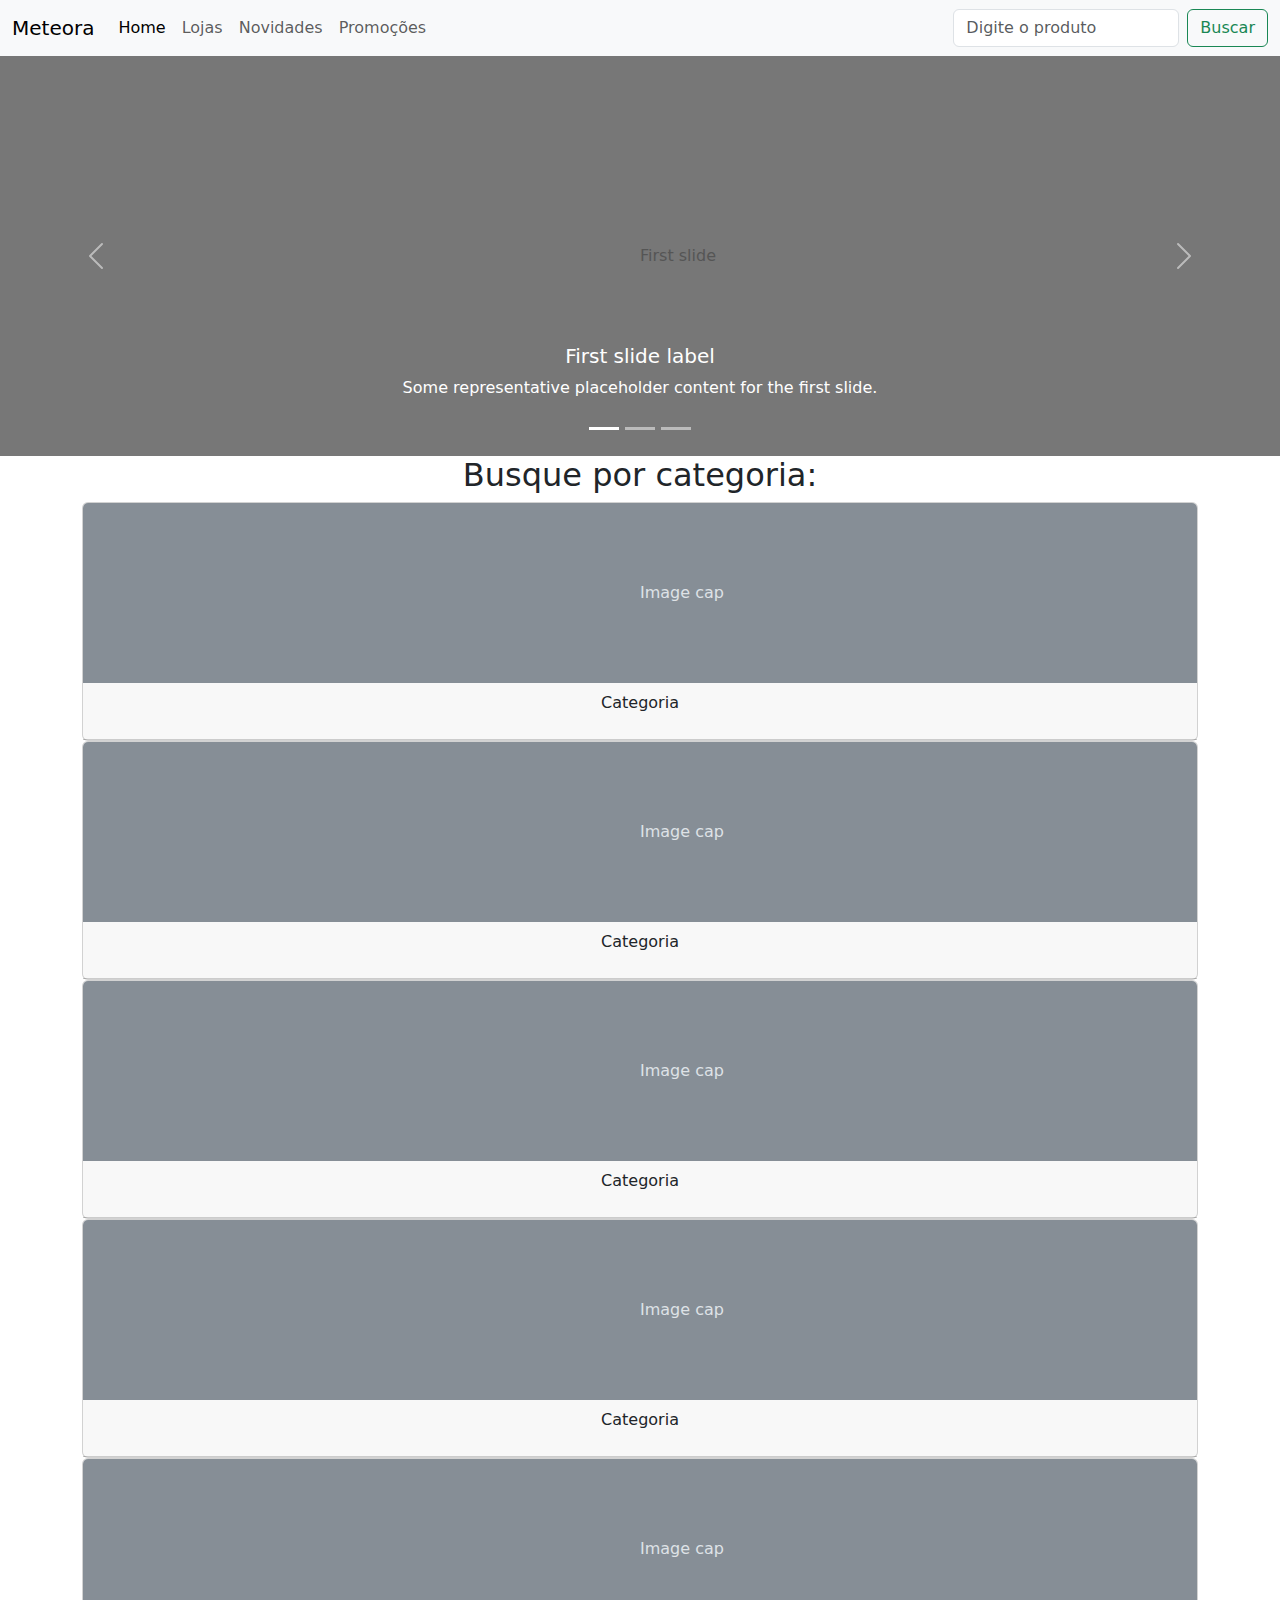
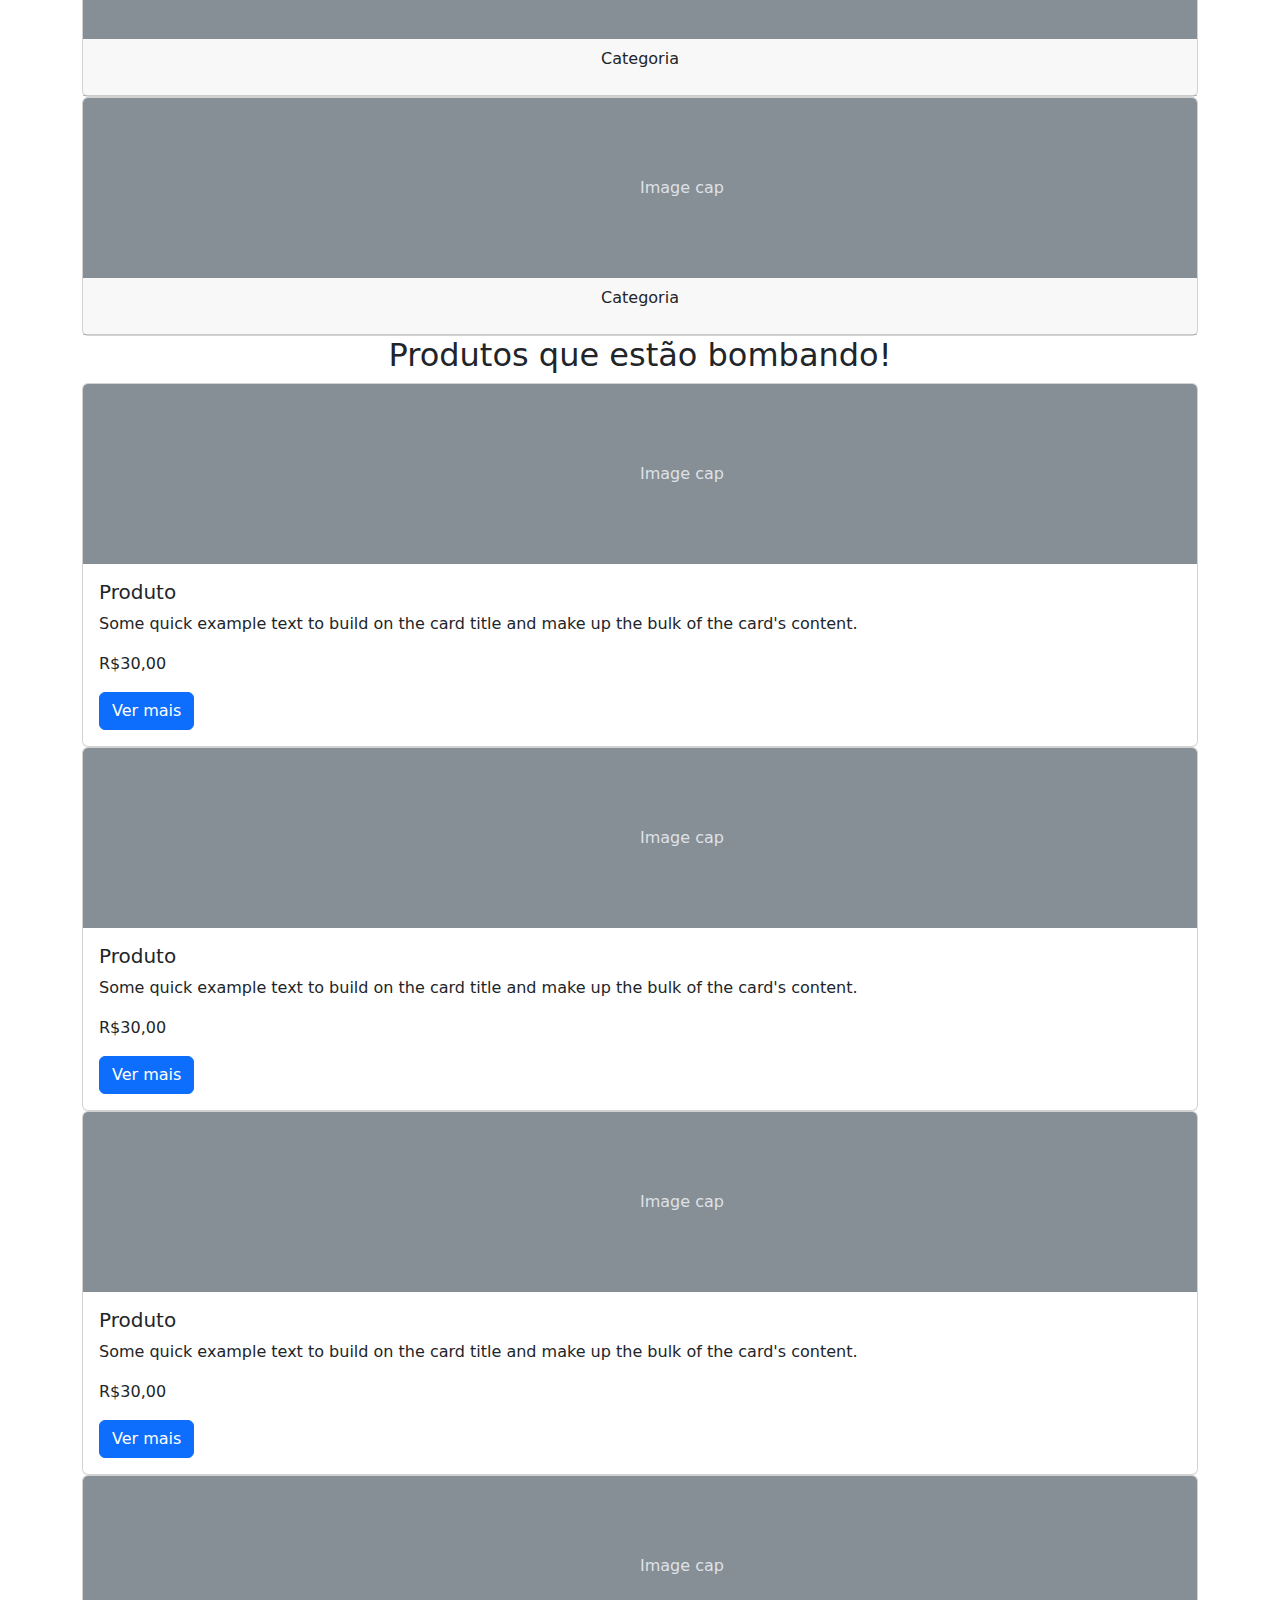
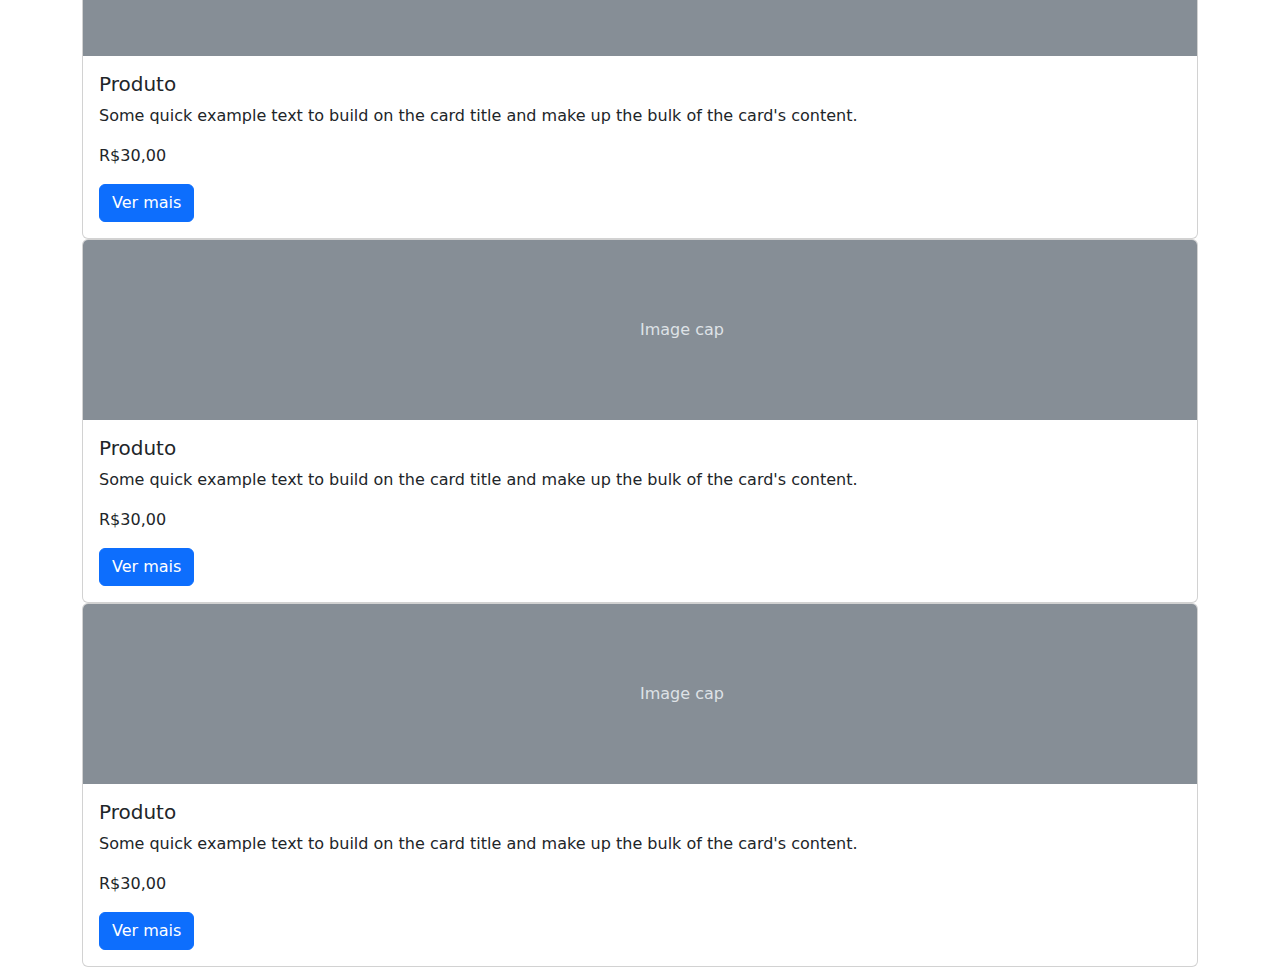
==== landing__page-responsiva/index.html @ 26a2d859 "wireframe" ====
<!DOCTYPE html>
<html lang="en">
<head>
    <meta charset="UTF-8">
    <meta name="viewport" content="width=device-width, initial-scale=1.0">
    <title>Meteora</title>
    <link href="https://cdn.jsdelivr.net/npm/bootstrap@5.3.3/dist/css/bootstrap.min.css" rel="stylesheet" integrity="sha384-QWTKZyjpPEjISv5WaRU9OFeRpok6YctnYmDr5pNlyT2bRjXh0JMhjY6hW+ALEwIH" crossorigin="anonymous">
</head>
<body>

    <nav class="navbar navbar-expand-lg bg-body-tertiary">
        <div class="container-fluid">
          <a class="navbar-brand" href="#">Meteora</a>
          <button class="navbar-toggler" type="button" data-bs-toggle="collapse" data-bs-target="#navbarSupportedContent" aria-controls="navbarSupportedContent" aria-expanded="false" aria-label="Toggle navigation">
            <span class="navbar-toggler-icon"></span>
          </button>
          <div class="collapse navbar-collapse" id="navbarSupportedContent">
            <ul class="navbar-nav me-auto mb-2 mb-lg-0">
              <li class="nav-item">
                <a class="nav-link active" aria-current="page" href="#">Home</a>
              </li>
              <li class="nav-item">
                <a class="nav-link" href="#">Lojas</a>
              </li>        
              <li class="nav-item">
                <a class="nav-link" href="#">Novidades</a>
              </li>        
              <li class="nav-item">
                <a class="nav-link" href="#">Promoções</a>
              </li>        
            </ul>
            <form class="d-flex" role="search">
              <input class="form-control me-2" type="search" placeholder="Digite o produto" aria-label="Search">
              <button class="btn btn-outline-success" type="submit">Buscar</button>
            </form>
          </div>
        </div>
      </nav>
    
      <div id="carouselExampleCaptions" class="carousel slide" data-bs-ride="carousel">
        <div class="carousel-indicators">
          <button type="button" data-bs-target="#carouselExampleCaptions" data-bs-slide-to="0" class="active" aria-current="true" aria-label="Slide 1"></button>
          <button type="button" data-bs-target="#carouselExampleCaptions" data-bs-slide-to="1" aria-label="Slide 2"></button>
          <button type="button" data-bs-target="#carouselExampleCaptions" data-bs-slide-to="2" aria-label="Slide 3"></button>
        </div>
        <div class="carousel-inner">
          <div class="carousel-item active">
            <svg class="bd-placeholder-img bd-placeholder-img-lg d-block w-100" width="800" height="400" xmlns="http://www.w3.org/2000/svg" role="img" aria-label="Placeholder: First slide" preserveAspectRatio="xMidYMid slice" focusable="false"><title>Placeholder</title><rect width="100%" height="100%" fill="#777"></rect><text x="50%" y="50%" fill="#555" dy=".3em">First slide</text></svg>
            <div class="carousel-caption d-none d-md-block">
              <h5>First slide label</h5>
              <p>Some representative placeholder content for the first slide.</p>
            </div>
          </div>
          <div class="carousel-item">
            <svg class="bd-placeholder-img bd-placeholder-img-lg d-block w-100" width="800" height="400" xmlns="http://www.w3.org/2000/svg" role="img" aria-label="Placeholder: Second slide" preserveAspectRatio="xMidYMid slice" focusable="false"><title>Placeholder</title><rect width="100%" height="100%" fill="#666"></rect><text x="50%" y="50%" fill="#444" dy=".3em">Second slide</text></svg>
            <div class="carousel-caption d-none d-md-block">
              <h5>Second slide label</h5>
              <p>Some representative placeholder content for the second slide.</p>
            </div>
          </div>
          <div class="carousel-item">
            <svg class="bd-placeholder-img bd-placeholder-img-lg d-block w-100" width="800" height="400" xmlns="http://www.w3.org/2000/svg" role="img" aria-label="Placeholder: Third slide" preserveAspectRatio="xMidYMid slice" focusable="false"><title>Placeholder</title><rect width="100%" height="100%" fill="#555"></rect><text x="50%" y="50%" fill="#333" dy=".3em">Third slide</text></svg>
            <div class="carousel-caption d-none d-md-block">
              <h5>Third slide label</h5>
              <p>Some representative placeholder content for the third slide.</p>
            </div>
          </div>
        </div>
        <button class="carousel-control-prev" type="button" data-bs-target="#carouselExampleCaptions" data-bs-slide="prev">
          <span class="carousel-control-prev-icon" aria-hidden="true"></span>
          <span class="visually-hidden">Previous</span>
        </button>
        <button class="carousel-control-next" type="button" data-bs-target="#carouselExampleCaptions" data-bs-slide="next">
          <span class="carousel-control-next-icon" aria-hidden="true"></span>
          <span class="visually-hidden">Next</span>
        </button>
      </div>

      <h2 class="text-center">Busque por categoria: </h2>

      <div class="container">    
        <div class="card">
          <svg class="bd-placeholder-img card-img-top" width="100%" height="180" xmlns="http://www.w3.org/2000/svg" role="img" aria-label="Placeholder: Image cap" preserveAspectRatio="xMidYMid slice" focusable="false"><title>Placeholder</title><rect width="100%" height="100%" fill="#868e96"></rect><text x="50%" y="50%" fill="#dee2e6" dy=".3em">Image cap</text></svg>
          <div class="card-header">       
            <p class="text-center">Categoria</p>      
          </div>
        </div>
    
        <div class="card">
        <svg class="bd-placeholder-img card-img-top" width="100%" height="180" xmlns="http://www.w3.org/2000/svg" role="img" aria-label="Placeholder: Image cap" preserveAspectRatio="xMidYMid slice" focusable="false"><title>Placeholder</title><rect width="100%" height="100%" fill="#868e96"></rect><text x="50%" y="50%" fill="#dee2e6" dy=".3em">Image cap</text></svg>
        <div class="card-header">       
          <p class="text-center">Categoria</p>      
        </div>
      </div>
    
      <div class="card">
      <svg class="bd-placeholder-img card-img-top" width="100%" height="180" xmlns="http://www.w3.org/2000/svg" role="img" aria-label="Placeholder: Image cap" preserveAspectRatio="xMidYMid slice" focusable="false"><title>Placeholder</title><rect width="100%" height="100%" fill="#868e96"></rect><text x="50%" y="50%" fill="#dee2e6" dy=".3em">Image cap</text></svg>
      <div class="card-header">       
        <p class="text-center">Categoria</p>      
      </div>
    </div>
    
    <div class="card">
    <svg class="bd-placeholder-img card-img-top" width="100%" height="180" xmlns="http://www.w3.org/2000/svg" role="img" aria-label="Placeholder: Image cap" preserveAspectRatio="xMidYMid slice" focusable="false"><title>Placeholder</title><rect width="100%" height="100%" fill="#868e96"></rect><text x="50%" y="50%" fill="#dee2e6" dy=".3em">Image cap</text></svg>
    <div class="card-header">       
      <p class="text-center">Categoria</p>      
    </div>
    </div>
    
    <div class="card">
    <svg class="bd-placeholder-img card-img-top" width="100%" height="180" xmlns="http://www.w3.org/2000/svg" role="img" aria-label="Placeholder: Image cap" preserveAspectRatio="xMidYMid slice" focusable="false"><title>Placeholder</title><rect width="100%" height="100%" fill="#868e96"></rect><text x="50%" y="50%" fill="#dee2e6" dy=".3em">Image cap</text></svg>
    <div class="card-header">       
      <p class="text-center">Categoria</p>      
    </div>
    </div>
    
    <div class="card">
    <svg class="bd-placeholder-img card-img-top" width="100%" height="180" xmlns="http://www.w3.org/2000/svg" role="img" aria-label="Placeholder: Image cap" preserveAspectRatio="xMidYMid slice" focusable="false"><title>Placeholder</title><rect width="100%" height="100%" fill="#868e96"></rect><text x="50%" y="50%" fill="#dee2e6" dy=".3em">Image cap</text></svg>
    <div class="card-header">       
      <p class="text-center">Categoria</p>      
    </div>
    </div>
      </div>

      <h2 class="text-center">Produtos que estão bombando!</h2>

      <div class="container">   
        <div class="card">
          <svg class="bd-placeholder-img card-img-top" width="100%" height="180" xmlns="http://www.w3.org/2000/svg" role="img" aria-label="Placeholder: Image cap" preserveAspectRatio="xMidYMid slice" focusable="false"><title>Placeholder</title><rect width="100%" height="100%" fill="#868e96"></rect><text x="50%" y="50%" fill="#dee2e6" dy=".3em">Image cap</text></svg>
          <div class="card-body">
            <h5 class="card-title">Produto</h5>
            <p class="card-text">Some quick example text to build on the card title and make up the bulk of the card's content.</p>
            <p>R$30,00</p>
            <a href="#" class="btn btn-primary">Ver mais</a>
          </div>
        </div>
    
        <div class="card">
          <svg class="bd-placeholder-img card-img-top" width="100%" height="180" xmlns="http://www.w3.org/2000/svg" role="img" aria-label="Placeholder: Image cap" preserveAspectRatio="xMidYMid slice" focusable="false"><title>Placeholder</title><rect width="100%" height="100%" fill="#868e96"></rect><text x="50%" y="50%" fill="#dee2e6" dy=".3em">Image cap</text></svg>
          <div class="card-body">
            <h5 class="card-title">Produto</h5>
            <p class="card-text">Some quick example text to build on the card title and make up the bulk of the card's content.</p>
            <p>R$30,00</p>
            <a href="#" class="btn btn-primary">Ver mais</a>
          </div>
        </div>
    
        <div class="card">
          <svg class="bd-placeholder-img card-img-top" width="100%" height="180" xmlns="http://www.w3.org/2000/svg" role="img" aria-label="Placeholder: Image cap" preserveAspectRatio="xMidYMid slice" focusable="false"><title>Placeholder</title><rect width="100%" height="100%" fill="#868e96"></rect><text x="50%" y="50%" fill="#dee2e6" dy=".3em">Image cap</text></svg>
          <div class="card-body">
            <h5 class="card-title">Produto</h5>
            <p class="card-text">Some quick example text to build on the card title and make up the bulk of the card's content.</p>
            <p>R$30,00</p>
            <a href="#" class="btn btn-primary">Ver mais</a>
          </div>
        </div>
    
        <div class="card">
          <svg class="bd-placeholder-img card-img-top" width="100%" height="180" xmlns="http://www.w3.org/2000/svg" role="img" aria-label="Placeholder: Image cap" preserveAspectRatio="xMidYMid slice" focusable="false"><title>Placeholder</title><rect width="100%" height="100%" fill="#868e96"></rect><text x="50%" y="50%" fill="#dee2e6" dy=".3em">Image cap</text></svg>
          <div class="card-body">
            <h5 class="card-title">Produto</h5>
            <p class="card-text">Some quick example text to build on the card title and make up the bulk of the card's content.</p>
            <p>R$30,00</p>
            <a href="#" class="btn btn-primary">Ver mais</a>
          </div>
        </div>
    
        <div class="card">
          <svg class="bd-placeholder-img card-img-top" width="100%" height="180" xmlns="http://www.w3.org/2000/svg" role="img" aria-label="Placeholder: Image cap" preserveAspectRatio="xMidYMid slice" focusable="false"><title>Placeholder</title><rect width="100%" height="100%" fill="#868e96"></rect><text x="50%" y="50%" fill="#dee2e6" dy=".3em">Image cap</text></svg>
          <div class="card-body">
            <h5 class="card-title">Produto</h5>
            <p class="card-text">Some quick example text to build on the card title and make up the bulk of the card's content.</p>
            <p>R$30,00</p>
            <a href="#" class="btn btn-primary">Ver mais</a>
          </div>
        </div>
    
        <div class="card">
          <svg class="bd-placeholder-img card-img-top" width="100%" height="180" xmlns="http://www.w3.org/2000/svg" role="img" aria-label="Placeholder: Image cap" preserveAspectRatio="xMidYMid slice" focusable="false"><title>Placeholder</title><rect width="100%" height="100%" fill="#868e96"></rect><text x="50%" y="50%" fill="#dee2e6" dy=".3em">Image cap</text></svg>
          <div class="card-body">
            <h5 class="card-title">Produto</h5>
            <p class="card-text">Some quick example text to build on the card title and make up the bulk of the card's content.</p>
            <p>R$30,00</p>
            <a href="#" class="btn btn-primary">Ver mais</a>
          </div>
        </div>
        
       </div>

   <script src="https://cdn.jsdelivr.net/npm/bootstrap@5.3.3/dist/js/bootstrap.bundle.min.js" integrity="sha384-YvpcrYf0tY3lHB60NNkmXc5s9fDVZLESaAA55NDzOxhy9GkcIdslK1eN7N6jIeHz" crossorigin="anonymous"></script>
</body>
</html>
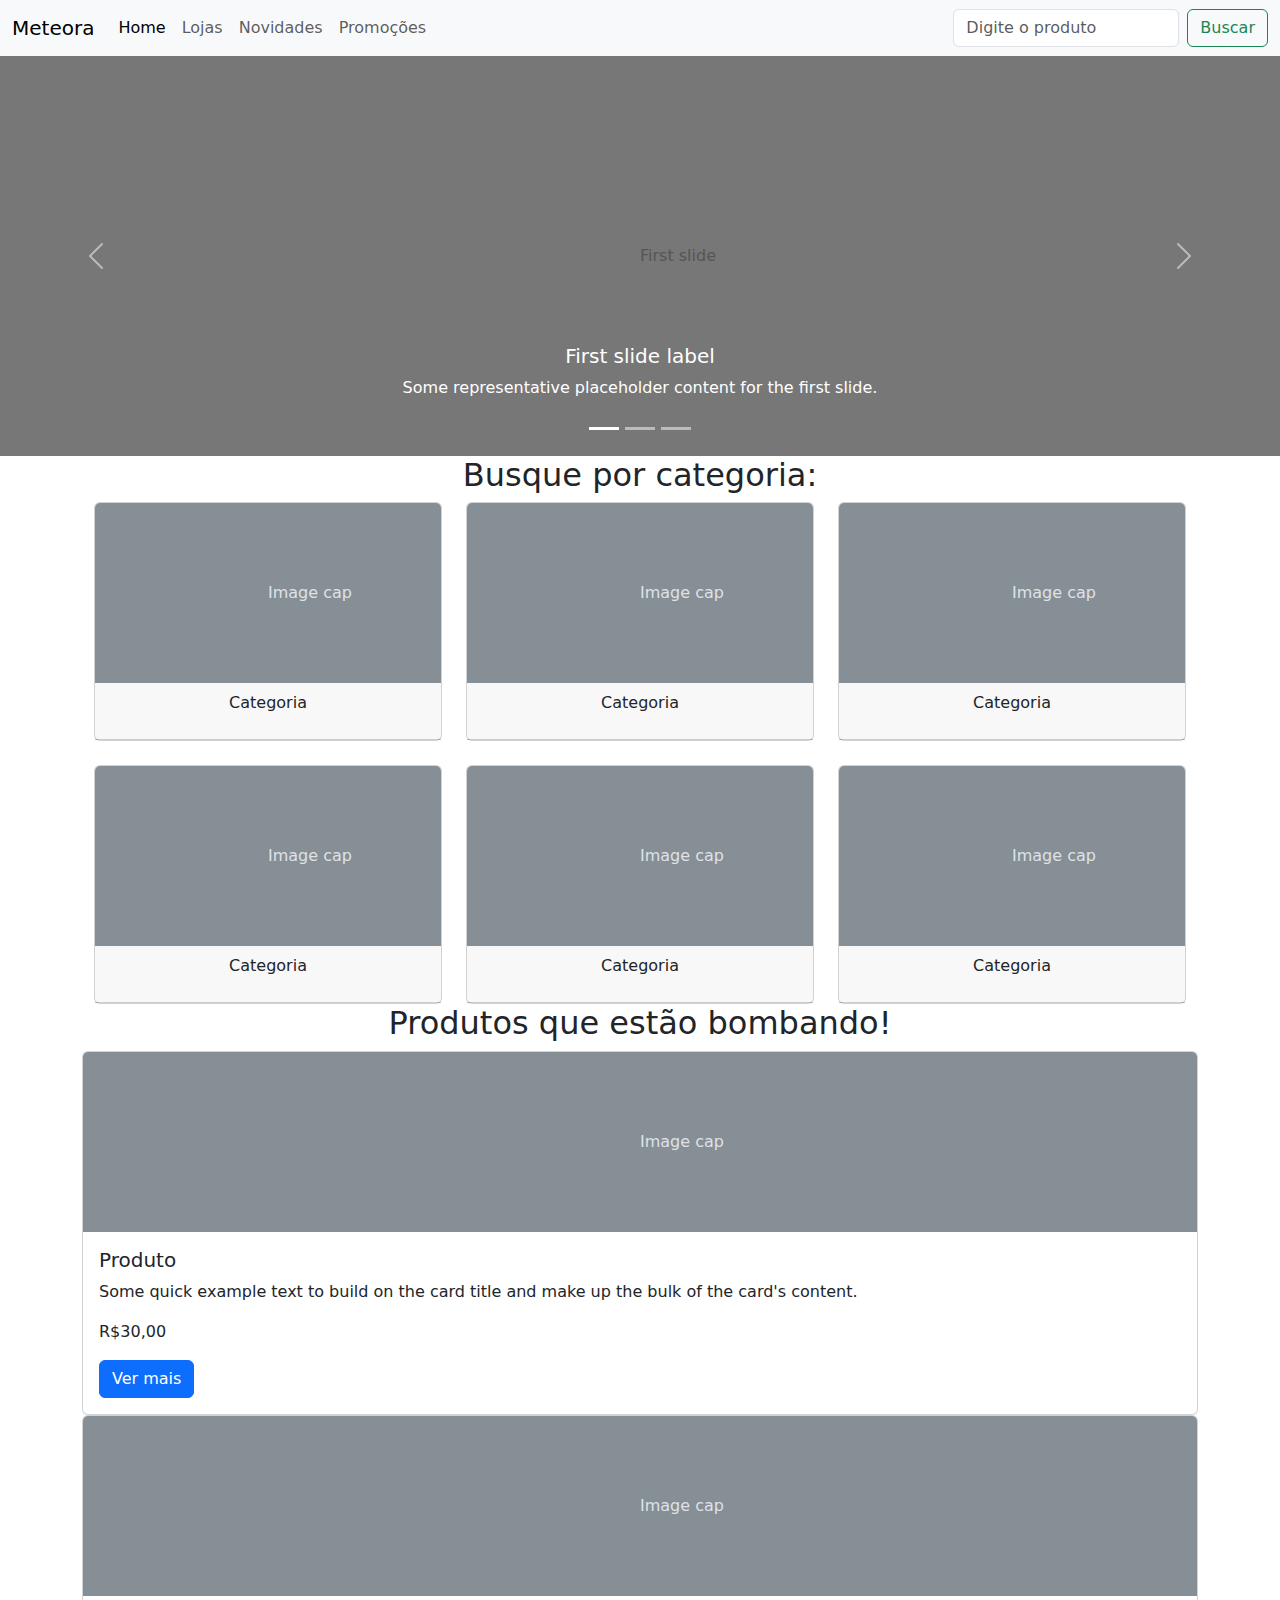
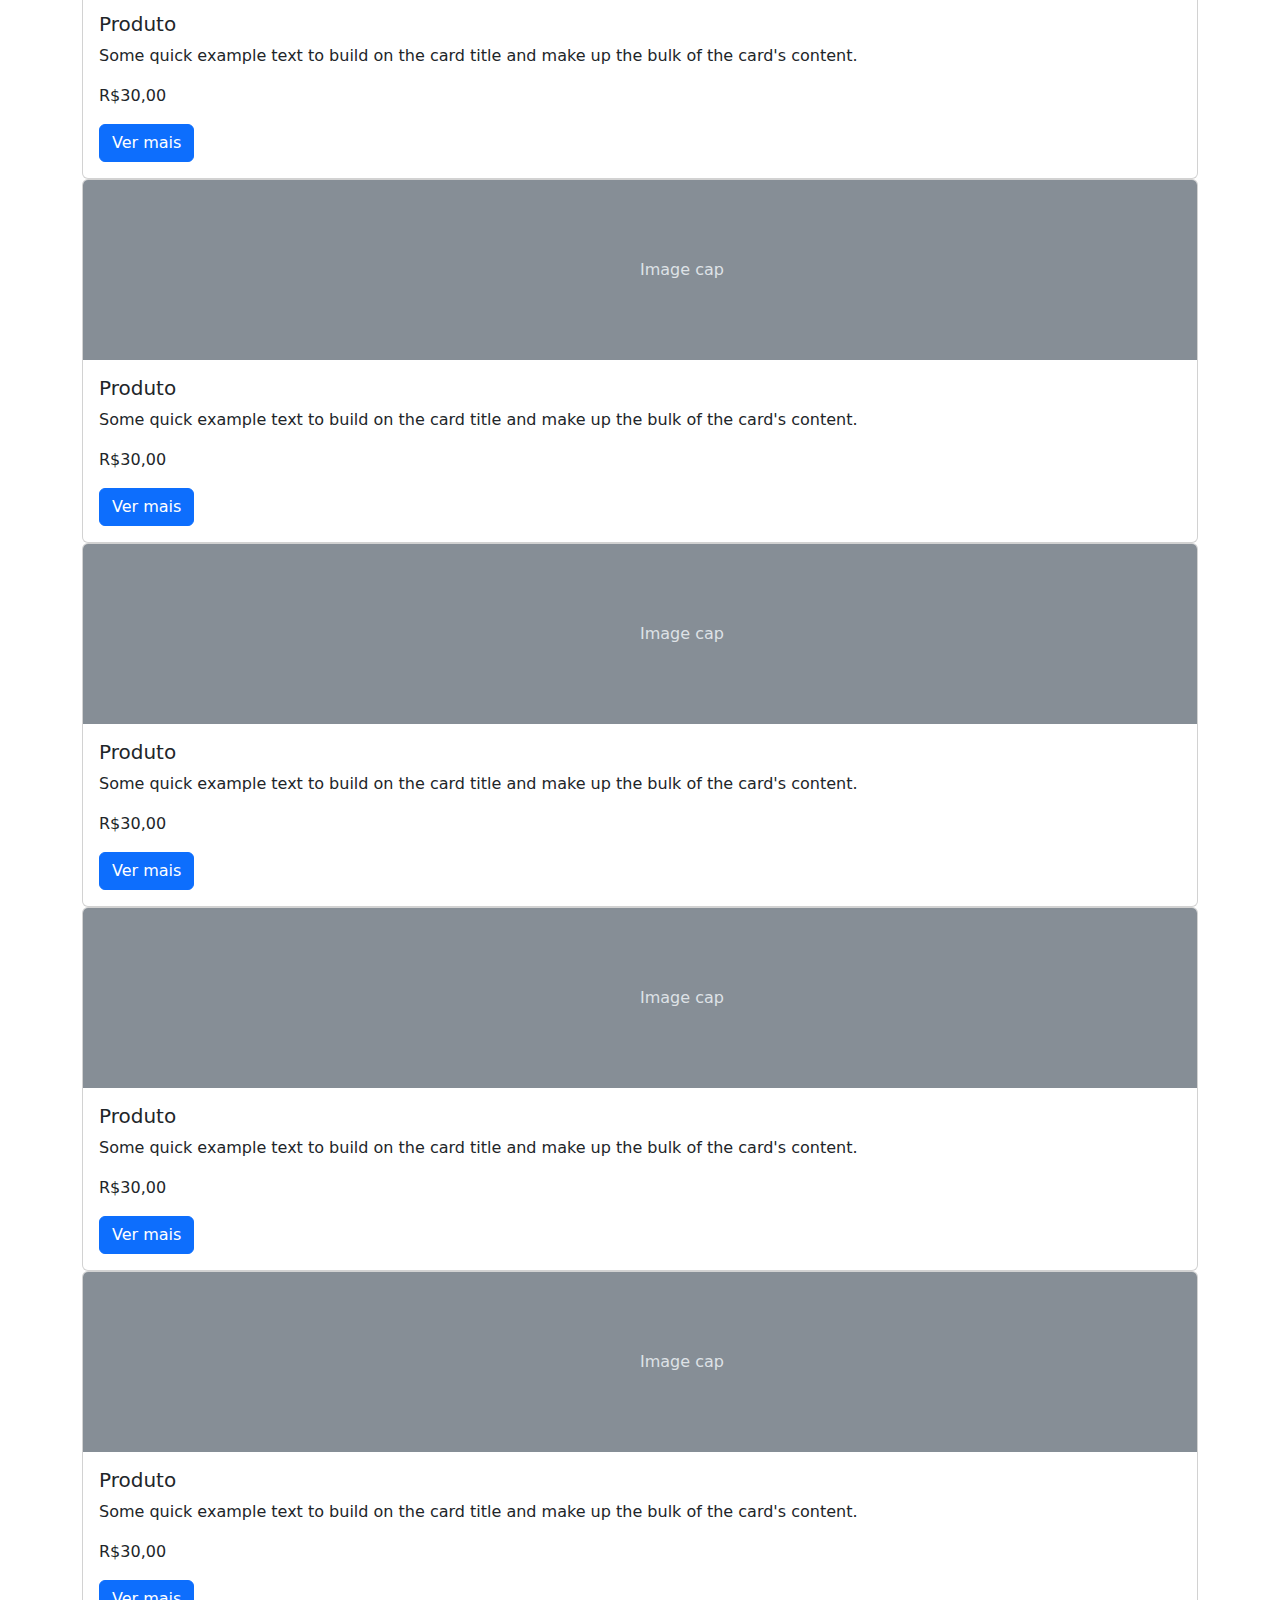
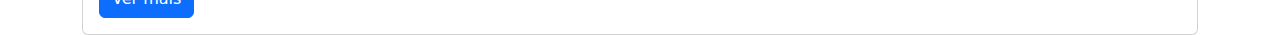
==== commit 9d42dc3e: "cards - Grid / Breakpoints" ====
--- a/landing__page-responsiva/index.html
+++ b/landing__page-responsiva/index.html
@@ -1,192 +1,305 @@
 <!DOCTYPE html>
 <html lang="en">
+
 <head>
-    <meta charset="UTF-8">
-    <meta name="viewport" content="width=device-width, initial-scale=1.0">
-    <title>Meteora</title>
-    <link href="https://cdn.jsdelivr.net/npm/bootstrap@5.3.3/dist/css/bootstrap.min.css" rel="stylesheet" integrity="sha384-QWTKZyjpPEjISv5WaRU9OFeRpok6YctnYmDr5pNlyT2bRjXh0JMhjY6hW+ALEwIH" crossorigin="anonymous">
+  <meta charset="UTF-8">
+  <meta name="viewport" content="width=device-width, initial-scale=1.0">
+  <title>Meteora</title>
+  <link href="https://cdn.jsdelivr.net/npm/bootstrap@5.3.3/dist/css/bootstrap.min.css" rel="stylesheet"
+    integrity="sha384-QWTKZyjpPEjISv5WaRU9OFeRpok6YctnYmDr5pNlyT2bRjXh0JMhjY6hW+ALEwIH" crossorigin="anonymous">
 </head>
+
 <body>
 
-    <nav class="navbar navbar-expand-lg bg-body-tertiary">
-        <div class="container-fluid">
-          <a class="navbar-brand" href="#">Meteora</a>
-          <button class="navbar-toggler" type="button" data-bs-toggle="collapse" data-bs-target="#navbarSupportedContent" aria-controls="navbarSupportedContent" aria-expanded="false" aria-label="Toggle navigation">
-            <span class="navbar-toggler-icon"></span>
-          </button>
-          <div class="collapse navbar-collapse" id="navbarSupportedContent">
-            <ul class="navbar-nav me-auto mb-2 mb-lg-0">
-              <li class="nav-item">
-                <a class="nav-link active" aria-current="page" href="#">Home</a>
-              </li>
-              <li class="nav-item">
-                <a class="nav-link" href="#">Lojas</a>
-              </li>        
-              <li class="nav-item">
-                <a class="nav-link" href="#">Novidades</a>
-              </li>        
-              <li class="nav-item">
-                <a class="nav-link" href="#">Promoções</a>
-              </li>        
-            </ul>
-            <form class="d-flex" role="search">
-              <input class="form-control me-2" type="search" placeholder="Digite o produto" aria-label="Search">
-              <button class="btn btn-outline-success" type="submit">Buscar</button>
-            </form>
-          </div>
-        </div>
-      </nav>
-    
-      <div id="carouselExampleCaptions" class="carousel slide" data-bs-ride="carousel">
-        <div class="carousel-indicators">
-          <button type="button" data-bs-target="#carouselExampleCaptions" data-bs-slide-to="0" class="active" aria-current="true" aria-label="Slide 1"></button>
-          <button type="button" data-bs-target="#carouselExampleCaptions" data-bs-slide-to="1" aria-label="Slide 2"></button>
-          <button type="button" data-bs-target="#carouselExampleCaptions" data-bs-slide-to="2" aria-label="Slide 3"></button>
-        </div>
-        <div class="carousel-inner">
-          <div class="carousel-item active">
-            <svg class="bd-placeholder-img bd-placeholder-img-lg d-block w-100" width="800" height="400" xmlns="http://www.w3.org/2000/svg" role="img" aria-label="Placeholder: First slide" preserveAspectRatio="xMidYMid slice" focusable="false"><title>Placeholder</title><rect width="100%" height="100%" fill="#777"></rect><text x="50%" y="50%" fill="#555" dy=".3em">First slide</text></svg>
-            <div class="carousel-caption d-none d-md-block">
-              <h5>First slide label</h5>
-              <p>Some representative placeholder content for the first slide.</p>
-            </div>
-          </div>
-          <div class="carousel-item">
-            <svg class="bd-placeholder-img bd-placeholder-img-lg d-block w-100" width="800" height="400" xmlns="http://www.w3.org/2000/svg" role="img" aria-label="Placeholder: Second slide" preserveAspectRatio="xMidYMid slice" focusable="false"><title>Placeholder</title><rect width="100%" height="100%" fill="#666"></rect><text x="50%" y="50%" fill="#444" dy=".3em">Second slide</text></svg>
-            <div class="carousel-caption d-none d-md-block">
-              <h5>Second slide label</h5>
-              <p>Some representative placeholder content for the second slide.</p>
-            </div>
-          </div>
-          <div class="carousel-item">
-            <svg class="bd-placeholder-img bd-placeholder-img-lg d-block w-100" width="800" height="400" xmlns="http://www.w3.org/2000/svg" role="img" aria-label="Placeholder: Third slide" preserveAspectRatio="xMidYMid slice" focusable="false"><title>Placeholder</title><rect width="100%" height="100%" fill="#555"></rect><text x="50%" y="50%" fill="#333" dy=".3em">Third slide</text></svg>
-            <div class="carousel-caption d-none d-md-block">
-              <h5>Third slide label</h5>
-              <p>Some representative placeholder content for the third slide.</p>
-            </div>
-          </div>
-        </div>
-        <button class="carousel-control-prev" type="button" data-bs-target="#carouselExampleCaptions" data-bs-slide="prev">
-          <span class="carousel-control-prev-icon" aria-hidden="true"></span>
-          <span class="visually-hidden">Previous</span>
-        </button>
-        <button class="carousel-control-next" type="button" data-bs-target="#carouselExampleCaptions" data-bs-slide="next">
-          <span class="carousel-control-next-icon" aria-hidden="true"></span>
-          <span class="visually-hidden">Next</span>
-        </button>
-      </div>
-
-      <h2 class="text-center">Busque por categoria: </h2>
-
-      <div class="container">    
-        <div class="card">
-          <svg class="bd-placeholder-img card-img-top" width="100%" height="180" xmlns="http://www.w3.org/2000/svg" role="img" aria-label="Placeholder: Image cap" preserveAspectRatio="xMidYMid slice" focusable="false"><title>Placeholder</title><rect width="100%" height="100%" fill="#868e96"></rect><text x="50%" y="50%" fill="#dee2e6" dy=".3em">Image cap</text></svg>
-          <div class="card-header">       
-            <p class="text-center">Categoria</p>      
-          </div>
-        </div>
-    
-        <div class="card">
-        <svg class="bd-placeholder-img card-img-top" width="100%" height="180" xmlns="http://www.w3.org/2000/svg" role="img" aria-label="Placeholder: Image cap" preserveAspectRatio="xMidYMid slice" focusable="false"><title>Placeholder</title><rect width="100%" height="100%" fill="#868e96"></rect><text x="50%" y="50%" fill="#dee2e6" dy=".3em">Image cap</text></svg>
-        <div class="card-header">       
-          <p class="text-center">Categoria</p>      
-        </div>
-      </div>
-    
-      <div class="card">
-      <svg class="bd-placeholder-img card-img-top" width="100%" height="180" xmlns="http://www.w3.org/2000/svg" role="img" aria-label="Placeholder: Image cap" preserveAspectRatio="xMidYMid slice" focusable="false"><title>Placeholder</title><rect width="100%" height="100%" fill="#868e96"></rect><text x="50%" y="50%" fill="#dee2e6" dy=".3em">Image cap</text></svg>
-      <div class="card-header">       
-        <p class="text-center">Categoria</p>      
-      </div>
-    </div>
-    
-    <div class="card">
-    <svg class="bd-placeholder-img card-img-top" width="100%" height="180" xmlns="http://www.w3.org/2000/svg" role="img" aria-label="Placeholder: Image cap" preserveAspectRatio="xMidYMid slice" focusable="false"><title>Placeholder</title><rect width="100%" height="100%" fill="#868e96"></rect><text x="50%" y="50%" fill="#dee2e6" dy=".3em">Image cap</text></svg>
-    <div class="card-header">       
-      <p class="text-center">Categoria</p>      
-    </div>
-    </div>
-    
-    <div class="card">
-    <svg class="bd-placeholder-img card-img-top" width="100%" height="180" xmlns="http://www.w3.org/2000/svg" role="img" aria-label="Placeholder: Image cap" preserveAspectRatio="xMidYMid slice" focusable="false"><title>Placeholder</title><rect width="100%" height="100%" fill="#868e96"></rect><text x="50%" y="50%" fill="#dee2e6" dy=".3em">Image cap</text></svg>
-    <div class="card-header">       
-      <p class="text-center">Categoria</p>      
-    </div>
-    </div>
-    
-    <div class="card">
-    <svg class="bd-placeholder-img card-img-top" width="100%" height="180" xmlns="http://www.w3.org/2000/svg" role="img" aria-label="Placeholder: Image cap" preserveAspectRatio="xMidYMid slice" focusable="false"><title>Placeholder</title><rect width="100%" height="100%" fill="#868e96"></rect><text x="50%" y="50%" fill="#dee2e6" dy=".3em">Image cap</text></svg>
-    <div class="card-header">       
-      <p class="text-center">Categoria</p>      
-    </div>
-    </div>
-      </div>
-
-      <h2 class="text-center">Produtos que estão bombando!</h2>
-
-      <div class="container">   
-        <div class="card">
-          <svg class="bd-placeholder-img card-img-top" width="100%" height="180" xmlns="http://www.w3.org/2000/svg" role="img" aria-label="Placeholder: Image cap" preserveAspectRatio="xMidYMid slice" focusable="false"><title>Placeholder</title><rect width="100%" height="100%" fill="#868e96"></rect><text x="50%" y="50%" fill="#dee2e6" dy=".3em">Image cap</text></svg>
-          <div class="card-body">
-            <h5 class="card-title">Produto</h5>
-            <p class="card-text">Some quick example text to build on the card title and make up the bulk of the card's content.</p>
-            <p>R$30,00</p>
-            <a href="#" class="btn btn-primary">Ver mais</a>
-          </div>
-        </div>
-    
-        <div class="card">
-          <svg class="bd-placeholder-img card-img-top" width="100%" height="180" xmlns="http://www.w3.org/2000/svg" role="img" aria-label="Placeholder: Image cap" preserveAspectRatio="xMidYMid slice" focusable="false"><title>Placeholder</title><rect width="100%" height="100%" fill="#868e96"></rect><text x="50%" y="50%" fill="#dee2e6" dy=".3em">Image cap</text></svg>
-          <div class="card-body">
-            <h5 class="card-title">Produto</h5>
-            <p class="card-text">Some quick example text to build on the card title and make up the bulk of the card's content.</p>
-            <p>R$30,00</p>
-            <a href="#" class="btn btn-primary">Ver mais</a>
-          </div>
-        </div>
-    
-        <div class="card">
-          <svg class="bd-placeholder-img card-img-top" width="100%" height="180" xmlns="http://www.w3.org/2000/svg" role="img" aria-label="Placeholder: Image cap" preserveAspectRatio="xMidYMid slice" focusable="false"><title>Placeholder</title><rect width="100%" height="100%" fill="#868e96"></rect><text x="50%" y="50%" fill="#dee2e6" dy=".3em">Image cap</text></svg>
-          <div class="card-body">
-            <h5 class="card-title">Produto</h5>
-            <p class="card-text">Some quick example text to build on the card title and make up the bulk of the card's content.</p>
-            <p>R$30,00</p>
-            <a href="#" class="btn btn-primary">Ver mais</a>
-          </div>
-        </div>
-    
-        <div class="card">
-          <svg class="bd-placeholder-img card-img-top" width="100%" height="180" xmlns="http://www.w3.org/2000/svg" role="img" aria-label="Placeholder: Image cap" preserveAspectRatio="xMidYMid slice" focusable="false"><title>Placeholder</title><rect width="100%" height="100%" fill="#868e96"></rect><text x="50%" y="50%" fill="#dee2e6" dy=".3em">Image cap</text></svg>
-          <div class="card-body">
-            <h5 class="card-title">Produto</h5>
-            <p class="card-text">Some quick example text to build on the card title and make up the bulk of the card's content.</p>
-            <p>R$30,00</p>
-            <a href="#" class="btn btn-primary">Ver mais</a>
-          </div>
-        </div>
-    
-        <div class="card">
-          <svg class="bd-placeholder-img card-img-top" width="100%" height="180" xmlns="http://www.w3.org/2000/svg" role="img" aria-label="Placeholder: Image cap" preserveAspectRatio="xMidYMid slice" focusable="false"><title>Placeholder</title><rect width="100%" height="100%" fill="#868e96"></rect><text x="50%" y="50%" fill="#dee2e6" dy=".3em">Image cap</text></svg>
-          <div class="card-body">
-            <h5 class="card-title">Produto</h5>
-            <p class="card-text">Some quick example text to build on the card title and make up the bulk of the card's content.</p>
-            <p>R$30,00</p>
-            <a href="#" class="btn btn-primary">Ver mais</a>
-          </div>
-        </div>
-    
-        <div class="card">
-          <svg class="bd-placeholder-img card-img-top" width="100%" height="180" xmlns="http://www.w3.org/2000/svg" role="img" aria-label="Placeholder: Image cap" preserveAspectRatio="xMidYMid slice" focusable="false"><title>Placeholder</title><rect width="100%" height="100%" fill="#868e96"></rect><text x="50%" y="50%" fill="#dee2e6" dy=".3em">Image cap</text></svg>
-          <div class="card-body">
-            <h5 class="card-title">Produto</h5>
-            <p class="card-text">Some quick example text to build on the card title and make up the bulk of the card's content.</p>
-            <p>R$30,00</p>
-            <a href="#" class="btn btn-primary">Ver mais</a>
-          </div>
-        </div>
-        
-       </div>
-
-   <script src="https://cdn.jsdelivr.net/npm/bootstrap@5.3.3/dist/js/bootstrap.bundle.min.js" integrity="sha384-YvpcrYf0tY3lHB60NNkmXc5s9fDVZLESaAA55NDzOxhy9GkcIdslK1eN7N6jIeHz" crossorigin="anonymous"></script>
+  <nav class="navbar navbar-expand-md bg-body-tertiary">
+    <div class="container-fluid">
+      <a class="navbar-brand" href="#">Meteora</a>
+      <button class="navbar-toggler" type="button" data-bs-toggle="collapse" data-bs-target="#navbarSupportedContent"
+        aria-controls="navbarSupportedContent" aria-expanded="false" aria-label="Toggle navigation">
+        <span class="navbar-toggler-icon"></span>
+      </button>
+      <div class="collapse navbar-collapse" id="navbarSupportedContent">
+        <ul class="navbar-nav me-auto">
+          <li class="nav-item">
+            <a class="nav-link active" aria-current="page" href="#">Home</a>
+          </li>
+          <li class="nav-item">
+            <a class="nav-link" href="#">Lojas</a>
+          </li>
+          <li class="nav-item">
+            <a class="nav-link" href="#">Novidades</a>
+          </li>
+          <li class="nav-item">
+            <a class="nav-link" href="#">Promoções</a>
+          </li>
+        </ul>
+        <form class="d-flex" role="search">
+          <input class="form-control me-2" type="search" placeholder="Digite o produto" aria-label="Search">
+          <button class="btn btn-outline-success" type="submit">Buscar</button>
+        </form>
+      </div>
+    </div>
+  </nav>
+
+  <div id="carouselExampleCaptions" class="carousel slide" data-bs-ride="carousel">
+    <div class="carousel-indicators">
+      <button type="button" data-bs-target="#carouselExampleCaptions" data-bs-slide-to="0" class="active"
+        aria-current="true" aria-label="Slide 1"></button>
+      <button type="button" data-bs-target="#carouselExampleCaptions" data-bs-slide-to="1"
+        aria-label="Slide 2"></button>
+      <button type="button" data-bs-target="#carouselExampleCaptions" data-bs-slide-to="2"
+        aria-label="Slide 3"></button>
+    </div>
+    <div class="carousel-inner">
+      <div class="carousel-item active">
+        <svg class="bd-placeholder-img bd-placeholder-img-lg d-block w-100" width="800" height="400"
+          xmlns="http://www.w3.org/2000/svg" role="img" aria-label="Placeholder: First slide"
+          preserveAspectRatio="xMidYMid slice" focusable="false">
+          <title>Placeholder</title>
+          <rect width="100%" height="100%" fill="#777"></rect><text x="50%" y="50%" fill="#555" dy=".3em">First
+            slide</text>
+        </svg>
+        <div class="carousel-caption d-none d-md-block">
+          <h5>First slide label</h5>
+          <p>Some representative placeholder content for the first slide.</p>
+        </div>
+      </div>
+      <div class="carousel-item">
+        <svg class="bd-placeholder-img bd-placeholder-img-lg d-block w-100" width="800" height="400"
+          xmlns="http://www.w3.org/2000/svg" role="img" aria-label="Placeholder: Second slide"
+          preserveAspectRatio="xMidYMid slice" focusable="false">
+          <title>Placeholder</title>
+          <rect width="100%" height="100%" fill="#666"></rect><text x="50%" y="50%" fill="#444" dy=".3em">Second
+            slide</text>
+        </svg>
+        <div class="carousel-caption d-none d-md-block">
+          <h5>Second slide label</h5>
+          <p>Some representative placeholder content for the second slide.</p>
+        </div>
+      </div>
+      <div class="carousel-item">
+        <svg class="bd-placeholder-img bd-placeholder-img-lg d-block w-100" width="800" height="400"
+          xmlns="http://www.w3.org/2000/svg" role="img" aria-label="Placeholder: Third slide"
+          preserveAspectRatio="xMidYMid slice" focusable="false">
+          <title>Placeholder</title>
+          <rect width="100%" height="100%" fill="#555"></rect><text x="50%" y="50%" fill="#333" dy=".3em">Third
+            slide</text>
+        </svg>
+        <div class="carousel-caption d-none d-md-block">
+          <h5>Third slide label</h5>
+          <p>Some representative placeholder content for the third slide.</p>
+        </div>
+      </div>
+    </div>
+    <button class="carousel-control-prev" type="button" data-bs-target="#carouselExampleCaptions" data-bs-slide="prev">
+      <span class="carousel-control-prev-icon" aria-hidden="true"></span>
+      <span class="visually-hidden">Previous</span>
+    </button>
+    <button class="carousel-control-next" type="button" data-bs-target="#carouselExampleCaptions" data-bs-slide="next">
+      <span class="carousel-control-next-icon" aria-hidden="true"></span>
+      <span class="visually-hidden">Next</span>
+    </button>
+  </div>
+
+  <h2 class="text-center">Busque por categoria: </h2>
+
+
+  <div class="container row mx-auto g-4">
+
+    <div class="col-6 col-md-4 col-xxl-2">
+      <div class="card">
+        <svg class="bd-placeholder-img card-img-top" width="100%" height="180" xmlns="http://www.w3.org/2000/svg"
+          role="img" aria-label="Placeholder: Image cap" preserveAspectRatio="xMidYMid slice" focusable="false">
+          <title>Placeholder</title>
+          <rect width="100%" height="100%" fill="#868e96"></rect><text x="50%" y="50%" fill="#dee2e6" dy=".3em">Image
+            cap</text>
+        </svg>
+        <div class="card-header">
+          <p class="text-center">Categoria</p>
+        </div>
+      </div>
+    </div>
+
+
+    <div class="col-6 col-md-4 col-xxl-2">
+      <div class="card">
+        <svg class="bd-placeholder-img card-img-top" width="100%" height="180" xmlns="http://www.w3.org/2000/svg"
+          role="img" aria-label="Placeholder: Image cap" preserveAspectRatio="xMidYMid slice" focusable="false">
+          <title>Placeholder</title>
+          <rect width="100%" height="100%" fill="#868e96"></rect><text x="50%" y="50%" fill="#dee2e6" dy=".3em">Image
+            cap</text>
+        </svg>
+        <div class="card-header">
+          <p class="text-center">Categoria</p>
+        </div>
+      </div>
+    </div>
+
+
+    <div class="col-6 col-md-4 col-xxl-2">
+      <div class="card">
+        <svg class="bd-placeholder-img card-img-top" width="100%" height="180" xmlns="http://www.w3.org/2000/svg"
+          role="img" aria-label="Placeholder: Image cap" preserveAspectRatio="xMidYMid slice" focusable="false">
+          <title>Placeholder</title>
+          <rect width="100%" height="100%" fill="#868e96"></rect><text x="50%" y="50%" fill="#dee2e6" dy=".3em">Image
+            cap</text>
+        </svg>
+        <div class="card-header">
+          <p class="text-center">Categoria</p>
+        </div>
+      </div>
+    </div>
+
+
+    <div class="col-6 col-md-4 col-xxl-2">
+      <div class="card">
+        <svg class="bd-placeholder-img card-img-top" width="100%" height="180" xmlns="http://www.w3.org/2000/svg"
+          role="img" aria-label="Placeholder: Image cap" preserveAspectRatio="xMidYMid slice" focusable="false">
+          <title>Placeholder</title>
+          <rect width="100%" height="100%" fill="#868e96"></rect><text x="50%" y="50%" fill="#dee2e6" dy=".3em">Image
+            cap</text>
+        </svg>
+        <div class="card-header">
+          <p class="text-center">Categoria</p>
+        </div>
+      </div>
+    </div>
+
+
+    <div class="col-6 col-md-4 col-xxl-2">
+      <div class="card">
+        <svg class="bd-placeholder-img card-img-top" width="100%" height="180" xmlns="http://www.w3.org/2000/svg"
+          role="img" aria-label="Placeholder: Image cap" preserveAspectRatio="xMidYMid slice" focusable="false">
+          <title>Placeholder</title>
+          <rect width="100%" height="100%" fill="#868e96"></rect><text x="50%" y="50%" fill="#dee2e6" dy=".3em">Image
+            cap</text>
+        </svg>
+        <div class="card-header">
+          <p class="text-center">Categoria</p>
+        </div>
+      </div>
+    </div>
+
+
+    <div class="col-6 col-md-4 col-xxl-2">
+      <div class="card">
+        <svg class="bd-placeholder-img card-img-top" width="100%" height="180" xmlns="http://www.w3.org/2000/svg"
+          role="img" aria-label="Placeholder: Image cap" preserveAspectRatio="xMidYMid slice" focusable="false">
+          <title>Placeholder</title>
+          <rect width="100%" height="100%" fill="#868e96"></rect><text x="50%" y="50%" fill="#dee2e6" dy=".3em">Image
+            cap</text>
+        </svg>
+        <div class="card-header">
+          <p class="text-center">Categoria</p>
+        </div>
+      </div>
+    </div>
+  </div>
+
+  <h2 class="text-center">Produtos que estão bombando!</h2>
+
+  <div class="container">
+    <div class="card">
+      <svg class="bd-placeholder-img card-img-top" width="100%" height="180" xmlns="http://www.w3.org/2000/svg"
+        role="img" aria-label="Placeholder: Image cap" preserveAspectRatio="xMidYMid slice" focusable="false">
+        <title>Placeholder</title>
+        <rect width="100%" height="100%" fill="#868e96"></rect><text x="50%" y="50%" fill="#dee2e6" dy=".3em">Image
+          cap</text>
+      </svg>
+      <div class="card-body">
+        <h5 class="card-title">Produto</h5>
+        <p class="card-text">Some quick example text to build on the card title and make up the bulk of the card's
+          content.</p>
+        <p>R$30,00</p>
+        <a href="#" class="btn btn-primary">Ver mais</a>
+      </div>
+    </div>
+
+    <div class="card">
+      <svg class="bd-placeholder-img card-img-top" width="100%" height="180" xmlns="http://www.w3.org/2000/svg"
+        role="img" aria-label="Placeholder: Image cap" preserveAspectRatio="xMidYMid slice" focusable="false">
+        <title>Placeholder</title>
+        <rect width="100%" height="100%" fill="#868e96"></rect><text x="50%" y="50%" fill="#dee2e6" dy=".3em">Image
+          cap</text>
+      </svg>
+      <div class="card-body">
+        <h5 class="card-title">Produto</h5>
+        <p class="card-text">Some quick example text to build on the card title and make up the bulk of the card's
+          content.</p>
+        <p>R$30,00</p>
+        <a href="#" class="btn btn-primary">Ver mais</a>
+      </div>
+    </div>
+
+    <div class="card">
+      <svg class="bd-placeholder-img card-img-top" width="100%" height="180" xmlns="http://www.w3.org/2000/svg"
+        role="img" aria-label="Placeholder: Image cap" preserveAspectRatio="xMidYMid slice" focusable="false">
+        <title>Placeholder</title>
+        <rect width="100%" height="100%" fill="#868e96"></rect><text x="50%" y="50%" fill="#dee2e6" dy=".3em">Image
+          cap</text>
+      </svg>
+      <div class="card-body">
+        <h5 class="card-title">Produto</h5>
+        <p class="card-text">Some quick example text to build on the card title and make up the bulk of the card's
+          content.</p>
+        <p>R$30,00</p>
+        <a href="#" class="btn btn-primary">Ver mais</a>
+      </div>
+    </div>
+
+    <div class="card">
+      <svg class="bd-placeholder-img card-img-top" width="100%" height="180" xmlns="http://www.w3.org/2000/svg"
+        role="img" aria-label="Placeholder: Image cap" preserveAspectRatio="xMidYMid slice" focusable="false">
+        <title>Placeholder</title>
+        <rect width="100%" height="100%" fill="#868e96"></rect><text x="50%" y="50%" fill="#dee2e6" dy=".3em">Image
+          cap</text>
+      </svg>
+      <div class="card-body">
+        <h5 class="card-title">Produto</h5>
+        <p class="card-text">Some quick example text to build on the card title and make up the bulk of the card's
+          content.</p>
+        <p>R$30,00</p>
+        <a href="#" class="btn btn-primary">Ver mais</a>
+      </div>
+    </div>
+
+    <div class="card">
+      <svg class="bd-placeholder-img card-img-top" width="100%" height="180" xmlns="http://www.w3.org/2000/svg"
+        role="img" aria-label="Placeholder: Image cap" preserveAspectRatio="xMidYMid slice" focusable="false">
+        <title>Placeholder</title>
+        <rect width="100%" height="100%" fill="#868e96"></rect><text x="50%" y="50%" fill="#dee2e6" dy=".3em">Image
+          cap</text>
+      </svg>
+      <div class="card-body">
+        <h5 class="card-title">Produto</h5>
+        <p class="card-text">Some quick example text to build on the card title and make up the bulk of the card's
+          content.</p>
+        <p>R$30,00</p>
+        <a href="#" class="btn btn-primary">Ver mais</a>
+      </div>
+    </div>
+
+    <div class="card">
+      <svg class="bd-placeholder-img card-img-top" width="100%" height="180" xmlns="http://www.w3.org/2000/svg"
+        role="img" aria-label="Placeholder: Image cap" preserveAspectRatio="xMidYMid slice" focusable="false">
+        <title>Placeholder</title>
+        <rect width="100%" height="100%" fill="#868e96"></rect><text x="50%" y="50%" fill="#dee2e6" dy=".3em">Image
+          cap</text>
+      </svg>
+      <div class="card-body">
+        <h5 class="card-title">Produto</h5>
+        <p class="card-text">Some quick example text to build on the card title and make up the bulk of the card's
+          content.</p>
+        <p>R$30,00</p>
+        <a href="#" class="btn btn-primary">Ver mais</a>
+      </div>
+    </div>
+
+  </div>
+
+  <script src="https://cdn.jsdelivr.net/npm/bootstrap@5.3.3/dist/js/bootstrap.bundle.min.js"
+    integrity="sha384-YvpcrYf0tY3lHB60NNkmXc5s9fDVZLESaAA55NDzOxhy9GkcIdslK1eN7N6jIeHz"
+    crossorigin="anonymous"></script>
 </body>
+
 </html>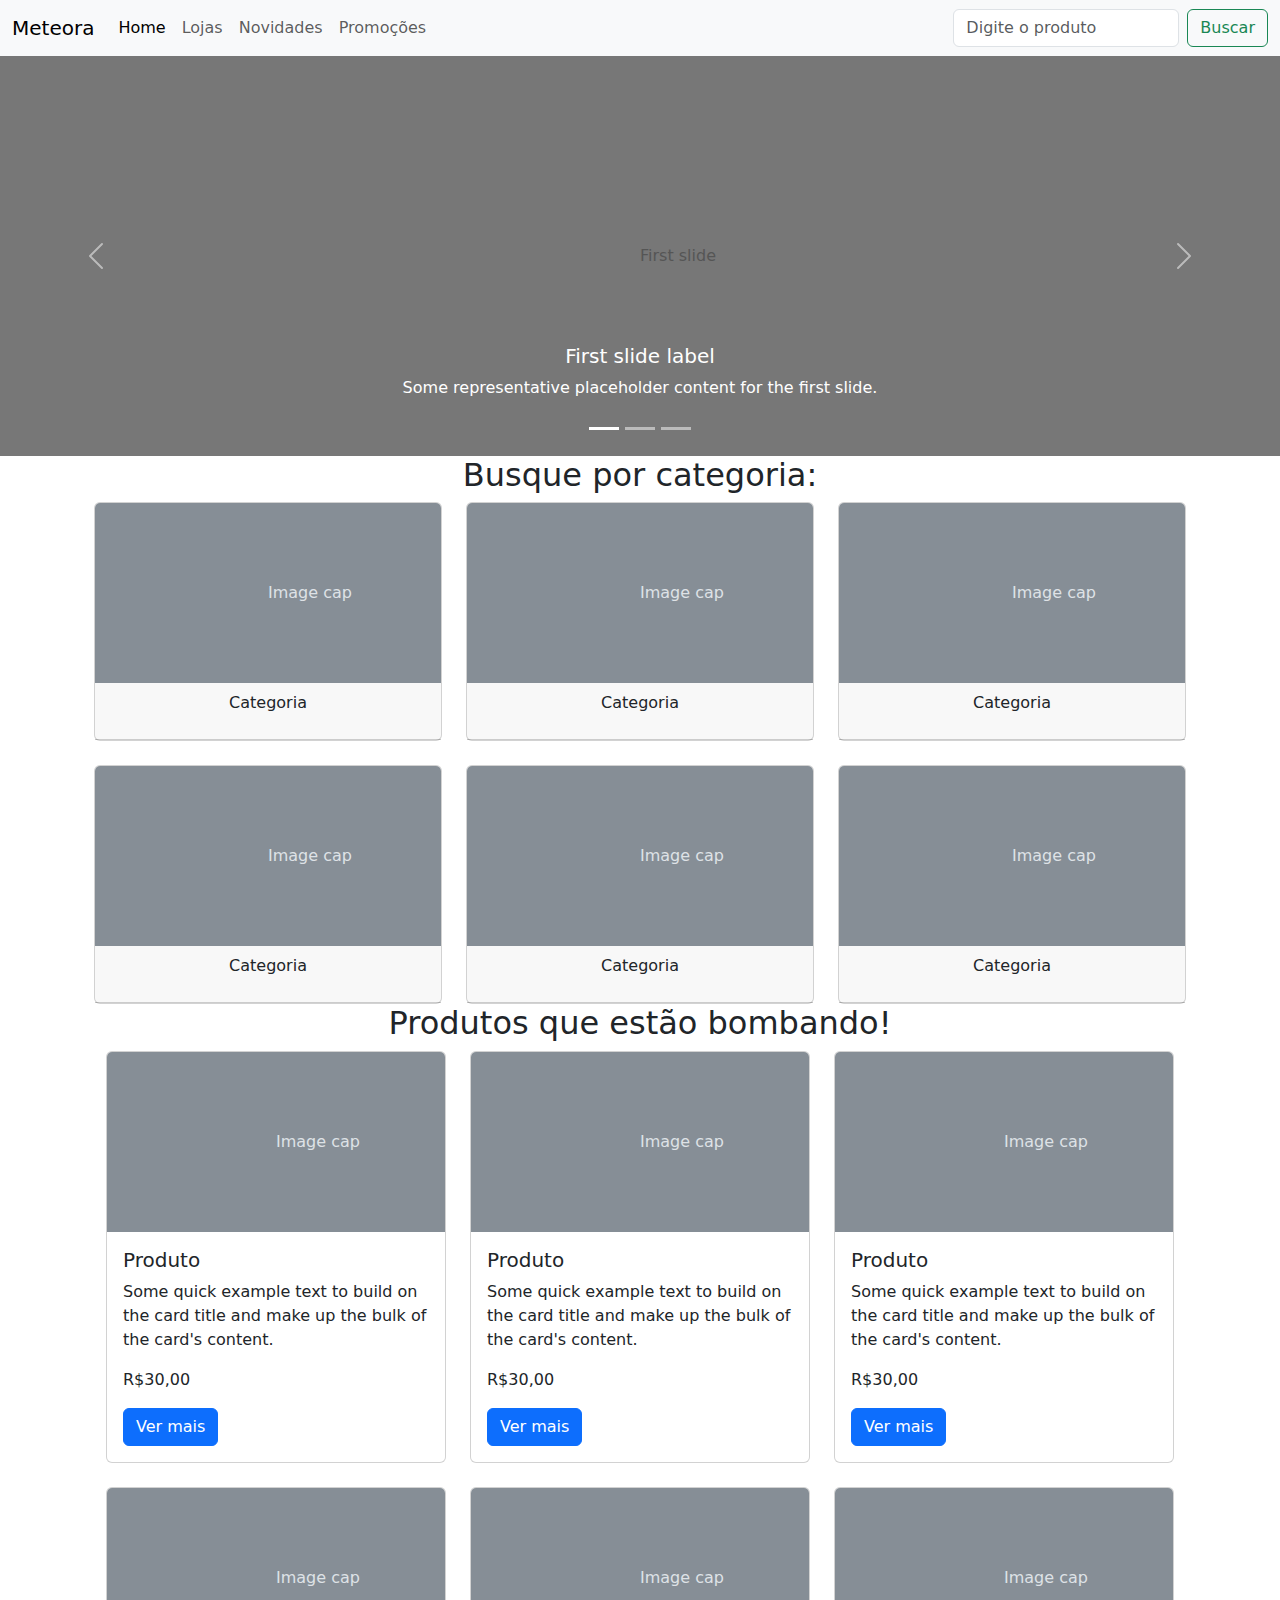
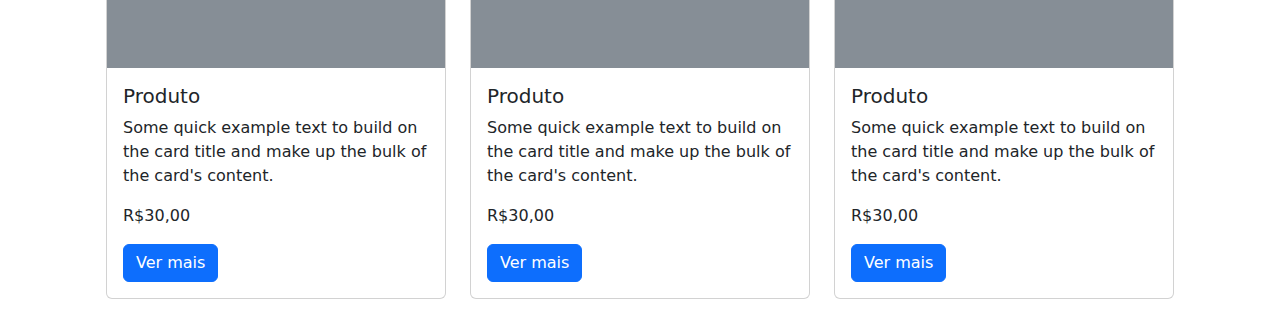
==== commit 8e5f4326: "card - produtos" ====
--- a/landing__page-responsiva/index.html
+++ b/landing__page-responsiva/index.html
@@ -197,89 +197,105 @@
   </div>
 
   <h2 class="text-center">Produtos que estão bombando!</h2>
-
-  <div class="container">
-    <div class="card">
-      <svg class="bd-placeholder-img card-img-top" width="100%" height="180" xmlns="http://www.w3.org/2000/svg"
-        role="img" aria-label="Placeholder: Image cap" preserveAspectRatio="xMidYMid slice" focusable="false">
-        <title>Placeholder</title>
-        <rect width="100%" height="100%" fill="#868e96"></rect><text x="50%" y="50%" fill="#dee2e6" dy=".3em">Image
-          cap</text>
-      </svg>
-      <div class="card-body">
-        <h5 class="card-title">Produto</h5>
-        <p class="card-text">Some quick example text to build on the card title and make up the bulk of the card's
-          content.</p>
-        <p>R$30,00</p>
-        <a href="#" class="btn btn-primary">Ver mais</a>
-      </div>
-    </div>
-
-    <div class="card">
-      <svg class="bd-placeholder-img card-img-top" width="100%" height="180" xmlns="http://www.w3.org/2000/svg"
-        role="img" aria-label="Placeholder: Image cap" preserveAspectRatio="xMidYMid slice" focusable="false">
-        <title>Placeholder</title>
-        <rect width="100%" height="100%" fill="#868e96"></rect><text x="50%" y="50%" fill="#dee2e6" dy=".3em">Image
-          cap</text>
-      </svg>
-      <div class="card-body">
-        <h5 class="card-title">Produto</h5>
-        <p class="card-text">Some quick example text to build on the card title and make up the bulk of the card's
-          content.</p>
-        <p>R$30,00</p>
-        <a href="#" class="btn btn-primary">Ver mais</a>
-      </div>
-    </div>
-
-    <div class="card">
-      <svg class="bd-placeholder-img card-img-top" width="100%" height="180" xmlns="http://www.w3.org/2000/svg"
-        role="img" aria-label="Placeholder: Image cap" preserveAspectRatio="xMidYMid slice" focusable="false">
-        <title>Placeholder</title>
-        <rect width="100%" height="100%" fill="#868e96"></rect><text x="50%" y="50%" fill="#dee2e6" dy=".3em">Image
-          cap</text>
-      </svg>
-      <div class="card-body">
-        <h5 class="card-title">Produto</h5>
-        <p class="card-text">Some quick example text to build on the card title and make up the bulk of the card's
-          content.</p>
-        <p>R$30,00</p>
-        <a href="#" class="btn btn-primary">Ver mais</a>
-      </div>
-    </div>
-
-    <div class="card">
-      <svg class="bd-placeholder-img card-img-top" width="100%" height="180" xmlns="http://www.w3.org/2000/svg"
-        role="img" aria-label="Placeholder: Image cap" preserveAspectRatio="xMidYMid slice" focusable="false">
-        <title>Placeholder</title>
-        <rect width="100%" height="100%" fill="#868e96"></rect><text x="50%" y="50%" fill="#dee2e6" dy=".3em">Image
-          cap</text>
-      </svg>
-      <div class="card-body">
-        <h5 class="card-title">Produto</h5>
-        <p class="card-text">Some quick example text to build on the card title and make up the bulk of the card's
-          content.</p>
-        <p>R$30,00</p>
-        <a href="#" class="btn btn-primary">Ver mais</a>
-      </div>
-    </div>
-
-    <div class="card">
-      <svg class="bd-placeholder-img card-img-top" width="100%" height="180" xmlns="http://www.w3.org/2000/svg"
-        role="img" aria-label="Placeholder: Image cap" preserveAspectRatio="xMidYMid slice" focusable="false">
-        <title>Placeholder</title>
-        <rect width="100%" height="100%" fill="#868e96"></rect><text x="50%" y="50%" fill="#dee2e6" dy=".3em">Image
-          cap</text>
-      </svg>
-      <div class="card-body">
-        <h5 class="card-title">Produto</h5>
-        <p class="card-text">Some quick example text to build on the card title and make up the bulk of the card's
-          content.</p>
-        <p>R$30,00</p>
-        <a href="#" class="btn btn-primary">Ver mais</a>
-      </div>
-    </div>
-
-    <div class="card">
+<!-- 
+  <div class="card">
+    <div class="col-6 col-md-4 col-xxl-2"> -->
+
+  <div class="container row mx-auto">
+  <div class="container row mx-auto">
+
+    <div class="col-12 col-md-6 col-xl-4 pb-4">
+      <div class="card">
+      <svg class="bd-placeholder-img card-img-top" width="100%" height="180" xmlns="http://www.w3.org/2000/svg"
+        role="img" aria-label="Placeholder: Image cap" preserveAspectRatio="xMidYMid slice" focusable="false">
+        <title>Placeholder</title>
+        <rect width="100%" height="100%" fill="#868e96"></rect><text x="50%" y="50%" fill="#dee2e6" dy=".3em">Image
+          cap</text>
+      </svg>
+      <div class="card-body">
+        <h5 class="card-title">Produto</h5>
+        <p class="card-text">Some quick example text to build on the card title and make up the bulk of the card's
+          content.</p>
+        <p>R$30,00</p>
+        <a href="#" class="btn btn-primary">Ver mais</a>
+      </div>
+    </div>
+    </div>
+
+    <div class="col-12 col-md-6 col-xl-4 pb-4">
+      <div class="card">
+      <svg class="bd-placeholder-img card-img-top" width="100%" height="180" xmlns="http://www.w3.org/2000/svg"
+        role="img" aria-label="Placeholder: Image cap" preserveAspectRatio="xMidYMid slice" focusable="false">
+        <title>Placeholder</title>
+        <rect width="100%" height="100%" fill="#868e96"></rect><text x="50%" y="50%" fill="#dee2e6" dy=".3em">Image
+          cap</text>
+      </svg>
+      <div class="card-body">
+        <h5 class="card-title">Produto</h5>
+        <p class="card-text">Some quick example text to build on the card title and make up the bulk of the card's
+          content.</p>
+        <p>R$30,00</p>
+        <a href="#" class="btn btn-primary">Ver mais</a>
+      </div>
+    </div>
+    </div>
+
+    <div class="col-12 col-md-6 col-xl-4 pb-4">
+      <div class="card">
+      <svg class="bd-placeholder-img card-img-top" width="100%" height="180" xmlns="http://www.w3.org/2000/svg"
+        role="img" aria-label="Placeholder: Image cap" preserveAspectRatio="xMidYMid slice" focusable="false">
+        <title>Placeholder</title>
+        <rect width="100%" height="100%" fill="#868e96"></rect><text x="50%" y="50%" fill="#dee2e6" dy=".3em">Image
+          cap</text>
+      </svg>
+      <div class="card-body">
+        <h5 class="card-title">Produto</h5>
+        <p class="card-text">Some quick example text to build on the card title and make up the bulk of the card's
+          content.</p>
+        <p>R$30,00</p>
+        <a href="#" class="btn btn-primary">Ver mais</a>
+      </div>
+    </div>
+    </div>
+
+    <div class="col-12 col-md-6 col-xl-4 pb-4">
+      <div class="card">
+      <svg class="bd-placeholder-img card-img-top" width="100%" height="180" xmlns="http://www.w3.org/2000/svg"
+        role="img" aria-label="Placeholder: Image cap" preserveAspectRatio="xMidYMid slice" focusable="false">
+        <title>Placeholder</title>
+        <rect width="100%" height="100%" fill="#868e96"></rect><text x="50%" y="50%" fill="#dee2e6" dy=".3em">Image
+          cap</text>
+      </svg>
+      <div class="card-body">
+        <h5 class="card-title">Produto</h5>
+        <p class="card-text">Some quick example text to build on the card title and make up the bulk of the card's
+          content.</p>
+        <p>R$30,00</p>
+        <a href="#" class="btn btn-primary">Ver mais</a>
+      </div>
+    </div>
+    </div>
+
+    <div class="col-12 col-md-6 col-xl-4 pb-4">
+      <div class="card">
+      <svg class="bd-placeholder-img card-img-top" width="100%" height="180" xmlns="http://www.w3.org/2000/svg"
+        role="img" aria-label="Placeholder: Image cap" preserveAspectRatio="xMidYMid slice" focusable="false">
+        <title>Placeholder</title>
+        <rect width="100%" height="100%" fill="#868e96"></rect><text x="50%" y="50%" fill="#dee2e6" dy=".3em">Image
+          cap</text>
+      </svg>
+      <div class="card-body">
+        <h5 class="card-title">Produto</h5>
+        <p class="card-text">Some quick example text to build on the card title and make up the bulk of the card's
+          content.</p>
+        <p>R$30,00</p>
+        <a href="#" class="btn btn-primary">Ver mais</a>
+      </div>
+    </div>
+    </div>
+
+    <div class="col-12 col-md-6 col-xl-4 pb-4">
+      <div class="card">
       <svg class="bd-placeholder-img card-img-top" width="100%" height="180" xmlns="http://www.w3.org/2000/svg"
         role="img" aria-label="Placeholder: Image cap" preserveAspectRatio="xMidYMid slice" focusable="false">
         <title>Placeholder</title>
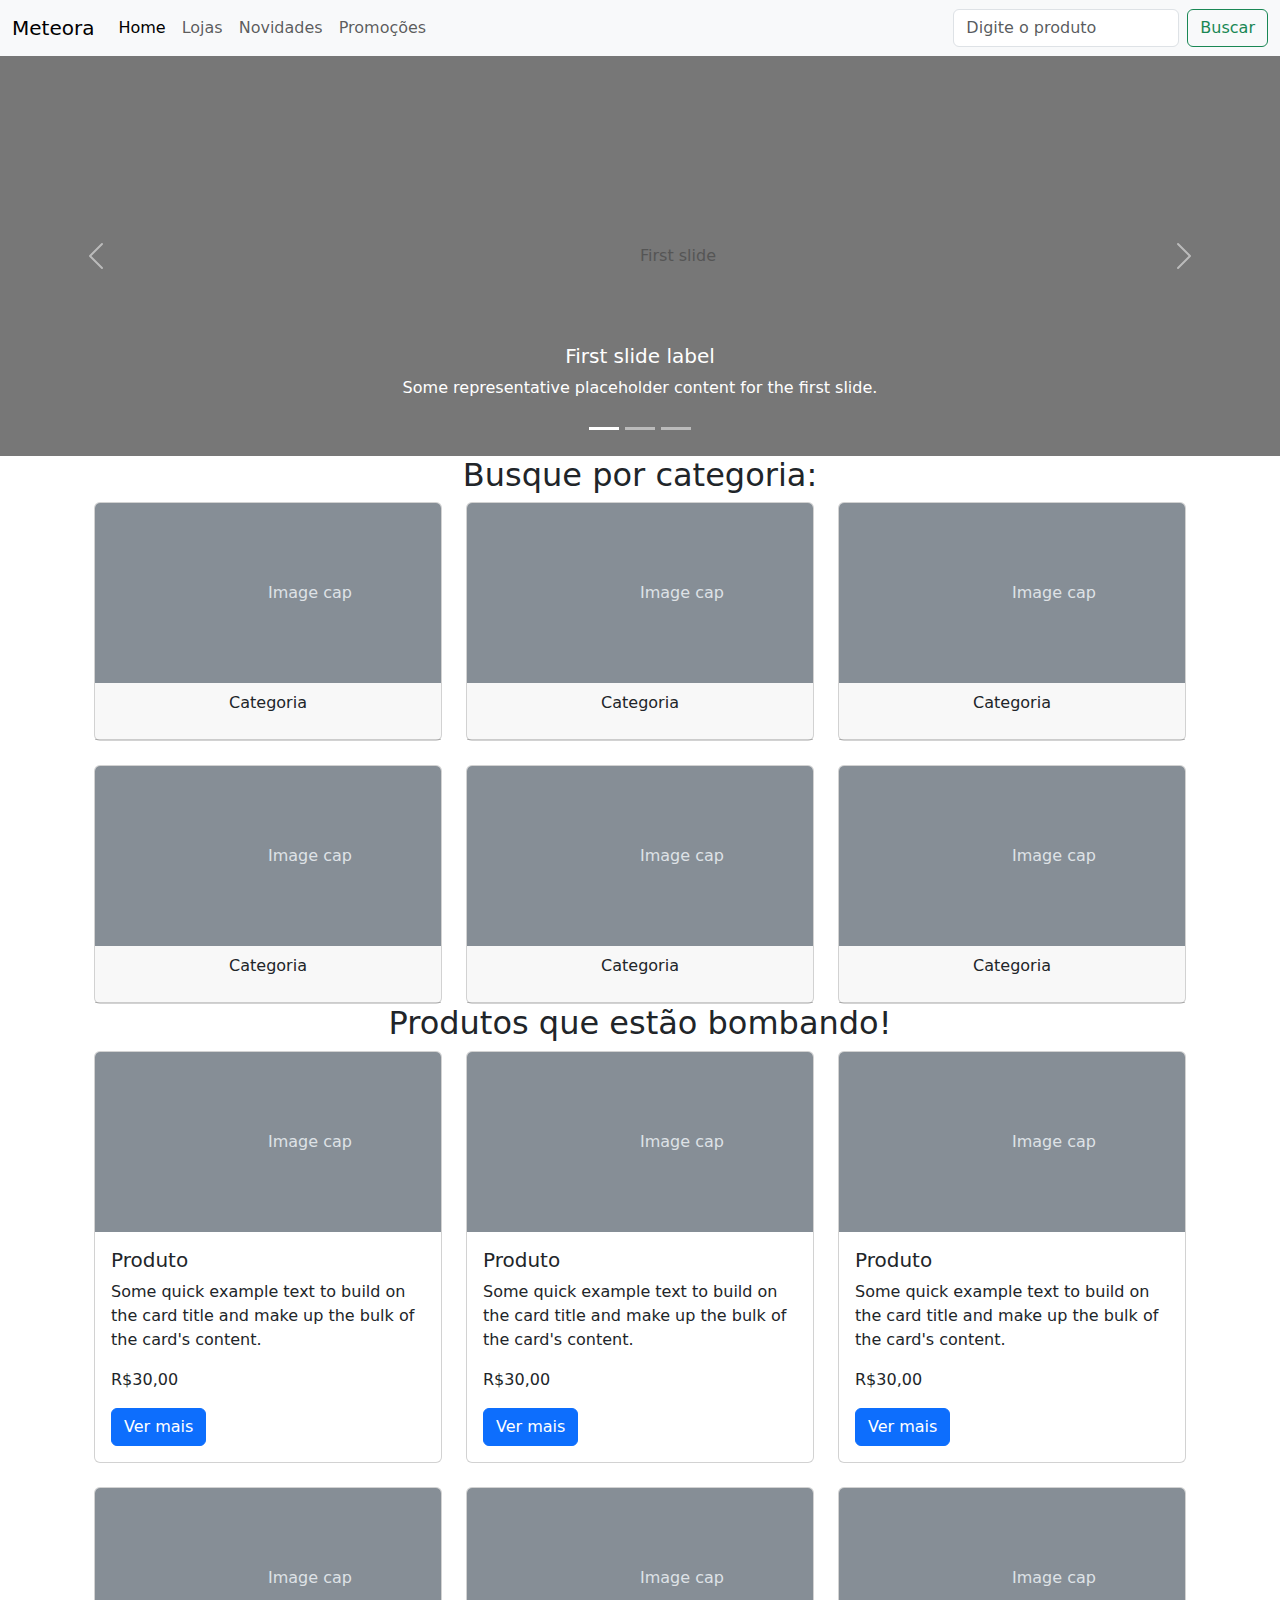
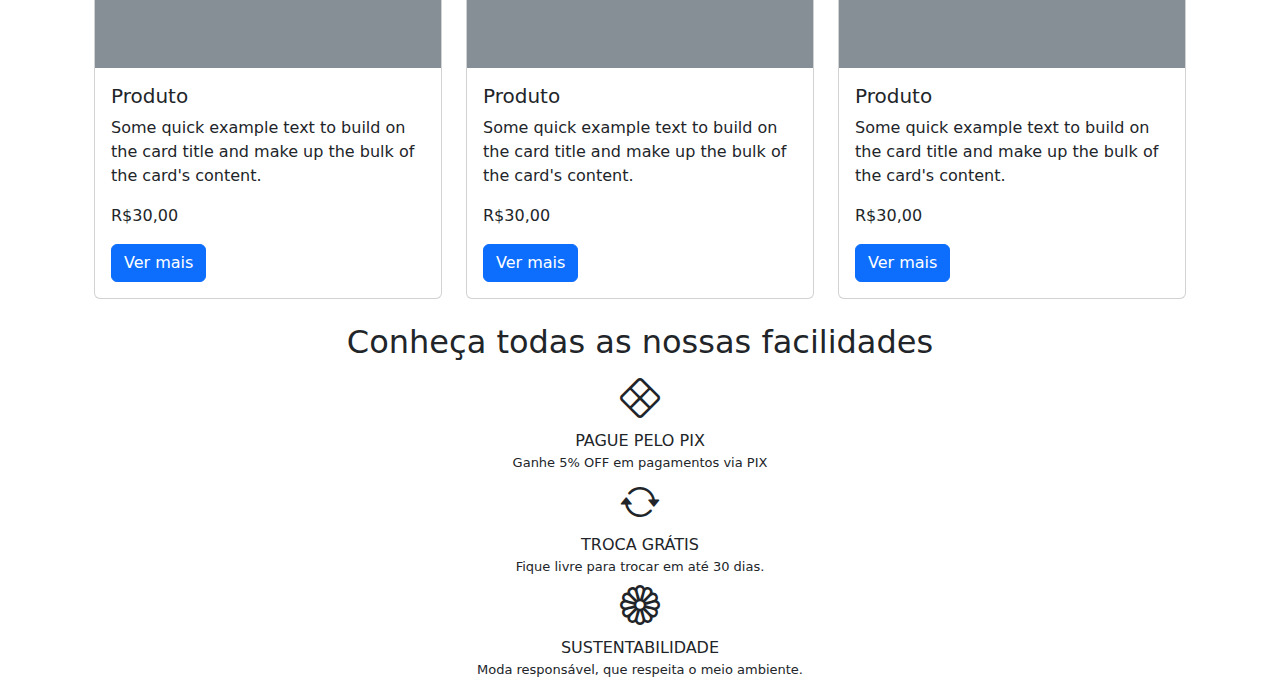
==== commit 08c39c97: "icon" ====
--- a/landing__page-responsiva/index.html
+++ b/landing__page-responsiva/index.html
@@ -5,6 +5,8 @@
   <meta charset="UTF-8">
   <meta name="viewport" content="width=device-width, initial-scale=1.0">
   <title>Meteora</title>
+  <link rel="stylesheet" href="assets/styles/style.css">
+  <link rel="stylesheet" href="https://cdn.jsdelivr.net/npm/bootstrap-icons@1.11.3/font/bootstrap-icons.min.css">
   <link href="https://cdn.jsdelivr.net/npm/bootstrap@5.3.3/dist/css/bootstrap.min.css" rel="stylesheet"
     integrity="sha384-QWTKZyjpPEjISv5WaRU9OFeRpok6YctnYmDr5pNlyT2bRjXh0JMhjY6hW+ALEwIH" crossorigin="anonymous">
 </head>
@@ -197,121 +199,152 @@
   </div>
 
   <h2 class="text-center">Produtos que estão bombando!</h2>
-<!-- 
-  <div class="card">
-    <div class="col-6 col-md-4 col-xxl-2"> -->
-
-  <div class="container row mx-auto">
-  <div class="container row mx-auto">
-
-    <div class="col-12 col-md-6 col-xl-4 pb-4">
-      <div class="card">
-      <svg class="bd-placeholder-img card-img-top" width="100%" height="180" xmlns="http://www.w3.org/2000/svg"
-        role="img" aria-label="Placeholder: Image cap" preserveAspectRatio="xMidYMid slice" focusable="false">
-        <title>Placeholder</title>
-        <rect width="100%" height="100%" fill="#868e96"></rect><text x="50%" y="50%" fill="#dee2e6" dy=".3em">Image
-          cap</text>
-      </svg>
-      <div class="card-body">
-        <h5 class="card-title">Produto</h5>
-        <p class="card-text">Some quick example text to build on the card title and make up the bulk of the card's
-          content.</p>
-        <p>R$30,00</p>
-        <a href="#" class="btn btn-primary">Ver mais</a>
-      </div>
-    </div>
-    </div>
-
-    <div class="col-12 col-md-6 col-xl-4 pb-4">
-      <div class="card">
-      <svg class="bd-placeholder-img card-img-top" width="100%" height="180" xmlns="http://www.w3.org/2000/svg"
-        role="img" aria-label="Placeholder: Image cap" preserveAspectRatio="xMidYMid slice" focusable="false">
-        <title>Placeholder</title>
-        <rect width="100%" height="100%" fill="#868e96"></rect><text x="50%" y="50%" fill="#dee2e6" dy=".3em">Image
-          cap</text>
-      </svg>
-      <div class="card-body">
-        <h5 class="card-title">Produto</h5>
-        <p class="card-text">Some quick example text to build on the card title and make up the bulk of the card's
-          content.</p>
-        <p>R$30,00</p>
-        <a href="#" class="btn btn-primary">Ver mais</a>
-      </div>
-    </div>
-    </div>
-
-    <div class="col-12 col-md-6 col-xl-4 pb-4">
-      <div class="card">
-      <svg class="bd-placeholder-img card-img-top" width="100%" height="180" xmlns="http://www.w3.org/2000/svg"
-        role="img" aria-label="Placeholder: Image cap" preserveAspectRatio="xMidYMid slice" focusable="false">
-        <title>Placeholder</title>
-        <rect width="100%" height="100%" fill="#868e96"></rect><text x="50%" y="50%" fill="#dee2e6" dy=".3em">Image
-          cap</text>
-      </svg>
-      <div class="card-body">
-        <h5 class="card-title">Produto</h5>
-        <p class="card-text">Some quick example text to build on the card title and make up the bulk of the card's
-          content.</p>
-        <p>R$30,00</p>
-        <a href="#" class="btn btn-primary">Ver mais</a>
-      </div>
-    </div>
-    </div>
-
-    <div class="col-12 col-md-6 col-xl-4 pb-4">
-      <div class="card">
-      <svg class="bd-placeholder-img card-img-top" width="100%" height="180" xmlns="http://www.w3.org/2000/svg"
-        role="img" aria-label="Placeholder: Image cap" preserveAspectRatio="xMidYMid slice" focusable="false">
-        <title>Placeholder</title>
-        <rect width="100%" height="100%" fill="#868e96"></rect><text x="50%" y="50%" fill="#dee2e6" dy=".3em">Image
-          cap</text>
-      </svg>
-      <div class="card-body">
-        <h5 class="card-title">Produto</h5>
-        <p class="card-text">Some quick example text to build on the card title and make up the bulk of the card's
-          content.</p>
-        <p>R$30,00</p>
-        <a href="#" class="btn btn-primary">Ver mais</a>
-      </div>
-    </div>
-    </div>
-
-    <div class="col-12 col-md-6 col-xl-4 pb-4">
-      <div class="card">
-      <svg class="bd-placeholder-img card-img-top" width="100%" height="180" xmlns="http://www.w3.org/2000/svg"
-        role="img" aria-label="Placeholder: Image cap" preserveAspectRatio="xMidYMid slice" focusable="false">
-        <title>Placeholder</title>
-        <rect width="100%" height="100%" fill="#868e96"></rect><text x="50%" y="50%" fill="#dee2e6" dy=".3em">Image
-          cap</text>
-      </svg>
-      <div class="card-body">
-        <h5 class="card-title">Produto</h5>
-        <p class="card-text">Some quick example text to build on the card title and make up the bulk of the card's
-          content.</p>
-        <p>R$30,00</p>
-        <a href="#" class="btn btn-primary">Ver mais</a>
-      </div>
-    </div>
-    </div>
-
-    <div class="col-12 col-md-6 col-xl-4 pb-4">
-      <div class="card">
-      <svg class="bd-placeholder-img card-img-top" width="100%" height="180" xmlns="http://www.w3.org/2000/svg"
-        role="img" aria-label="Placeholder: Image cap" preserveAspectRatio="xMidYMid slice" focusable="false">
-        <title>Placeholder</title>
-        <rect width="100%" height="100%" fill="#868e96"></rect><text x="50%" y="50%" fill="#dee2e6" dy=".3em">Image
-          cap</text>
-      </svg>
-      <div class="card-body">
-        <h5 class="card-title">Produto</h5>
-        <p class="card-text">Some quick example text to build on the card title and make up the bulk of the card's
-          content.</p>
-        <p>R$30,00</p>
-        <a href="#" class="btn btn-primary">Ver mais</a>
-      </div>
-    </div>
-
+
+  
+  
+<div class="container row mx-auto">
+    <div class="col-12 col-md-6 col-xl-4 pb-4">
+      <div class="card">
+      <svg class="bd-placeholder-img card-img-top" width="100%" height="180" xmlns="http://www.w3.org/2000/svg"
+        role="img" aria-label="Placeholder: Image cap" preserveAspectRatio="xMidYMid slice" focusable="false">
+        <title>Placeholder</title>
+        <rect width="100%" height="100%" fill="#868e96"></rect><text x="50%" y="50%" fill="#dee2e6" dy=".3em">Image
+          cap</text>
+      </svg>
+      <div class="card-body">
+        <h5 class="card-title">Produto</h5>
+        <p class="card-text">Some quick example text to build on the card title and make up the bulk of the card's
+          content.</p>
+        <p>R$30,00</p>
+        <a href="#" class="btn btn-primary">Ver mais</a>
+      </div>
+    </div>
+    </div>
+
+    <div class="col-12 col-md-6 col-xl-4 pb-4">
+      <div class="card">
+      <svg class="bd-placeholder-img card-img-top" width="100%" height="180" xmlns="http://www.w3.org/2000/svg"
+        role="img" aria-label="Placeholder: Image cap" preserveAspectRatio="xMidYMid slice" focusable="false">
+        <title>Placeholder</title>
+        <rect width="100%" height="100%" fill="#868e96"></rect><text x="50%" y="50%" fill="#dee2e6" dy=".3em">Image
+          cap</text>
+      </svg>
+      <div class="card-body">
+        <h5 class="card-title">Produto</h5>
+        <p class="card-text">Some quick example text to build on the card title and make up the bulk of the card's
+          content.</p>
+        <p>R$30,00</p>
+        <a href="#" class="btn btn-primary">Ver mais</a>
+      </div>
+    </div>
+    </div>
+
+    <div class="col-12 col-md-6 col-xl-4 pb-4">
+      <div class="card">
+      <svg class="bd-placeholder-img card-img-top" width="100%" height="180" xmlns="http://www.w3.org/2000/svg"
+        role="img" aria-label="Placeholder: Image cap" preserveAspectRatio="xMidYMid slice" focusable="false">
+        <title>Placeholder</title>
+        <rect width="100%" height="100%" fill="#868e96"></rect><text x="50%" y="50%" fill="#dee2e6" dy=".3em">Image
+          cap</text>
+      </svg>
+      <div class="card-body">
+        <h5 class="card-title">Produto</h5>
+        <p class="card-text">Some quick example text to build on the card title and make up the bulk of the card's
+          content.</p>
+        <p>R$30,00</p>
+        <a href="#" class="btn btn-primary">Ver mais</a>
+      </div>
+    </div>
+    </div>
+
+    <div class="col-12 col-md-6 col-xl-4 pb-4">
+      <div class="card">
+      <svg class="bd-placeholder-img card-img-top" width="100%" height="180" xmlns="http://www.w3.org/2000/svg"
+        role="img" aria-label="Placeholder: Image cap" preserveAspectRatio="xMidYMid slice" focusable="false">
+        <title>Placeholder</title>
+        <rect width="100%" height="100%" fill="#868e96"></rect><text x="50%" y="50%" fill="#dee2e6" dy=".3em">Image
+          cap</text>
+      </svg>
+      <div class="card-body">
+        <h5 class="card-title">Produto</h5>
+        <p class="card-text">Some quick example text to build on the card title and make up the bulk of the card's
+          content.</p>
+        <p>R$30,00</p>
+        <a href="#" class="btn btn-primary">Ver mais</a>
+      </div>
+    </div>
+    </div>
+
+    <div class="col-12 col-md-6 col-xl-4 pb-4">
+      <div class="card">
+      <svg class="bd-placeholder-img card-img-top" width="100%" height="180" xmlns="http://www.w3.org/2000/svg"
+        role="img" aria-label="Placeholder: Image cap" preserveAspectRatio="xMidYMid slice" focusable="false">
+        <title>Placeholder</title>
+        <rect width="100%" height="100%" fill="#868e96"></rect><text x="50%" y="50%" fill="#dee2e6" dy=".3em">Image
+          cap</text>
+      </svg>
+      <div class="card-body">
+        <h5 class="card-title">Produto</h5>
+        <p class="card-text">Some quick example text to build on the card title and make up the bulk of the card's
+          content.</p>
+        <p>R$30,00</p>
+        <a href="#" class="btn btn-primary">Ver mais</a>
+      </div>
+    </div>
+    </div>
+
+    <div class="col-12 col-md-6 col-xl-4 pb-4">
+      <div class="card">
+      <svg class="bd-placeholder-img card-img-top" width="100%" height="180" xmlns="http://www.w3.org/2000/svg"
+        role="img" aria-label="Placeholder: Image cap" preserveAspectRatio="xMidYMid slice" focusable="false">
+        <title>Placeholder</title>
+        <rect width="100%" height="100%" fill="#868e96"></rect><text x="50%" y="50%" fill="#dee2e6" dy=".3em">Image
+          cap</text>
+      </svg>
+      <div class="card-body">
+        <h5 class="card-title">Produto</h5>
+        <p class="card-text">Some quick example text to build on the card title and make up the bulk of the card's
+          content.</p>
+        <p>R$30,00</p>
+        <a href="#" class="btn btn-primary">Ver mais</a>
+      </div>
+    </div>
   </div>
+
+</div>
+
+<section class="text-center">
+
+  <h2>Conheça todas as nossas facilidades</h2>
+
+  <div>
+    <div>
+      <div><i class="bi bi-x-diamond fs-1"></i></div>
+      <div>
+        <div>PAGUE PELO PIX</div>
+        <div class="texto-menor">Ganhe 5% OFF em
+          pagamentos via PIX</div>
+      </div>
+    </div>
+
+    <div>
+      <div><i class="bi bi-arrow-repeat fs-1"></i></div>
+      <div>
+        <div>TROCA GRÁTIS</div>
+        <div class="texto-menor">Fique livre para trocar em até 30 dias.</div>
+      </div>
+    </div>
+
+    <div>
+      <div><i class="bi bi-flower1 fs-1"></i></div>
+      <div>
+        <div>SUSTENTABILIDADE</div>
+        <div class="texto-menor">Moda responsável, que respeita o meio ambiente.</div>
+      </div>
+    </div>
+  </div>
+
+</section>
 
   <script src="https://cdn.jsdelivr.net/npm/bootstrap@5.3.3/dist/js/bootstrap.bundle.min.js"
     integrity="sha384-YvpcrYf0tY3lHB60NNkmXc5s9fDVZLESaAA55NDzOxhy9GkcIdslK1eN7N6jIeHz"
--- a/landing__page-responsiva/assets/styles/style.css
+++ b/landing__page-responsiva/assets/styles/style.css
@@ -0,0 +1,3 @@
+.texto-menor {
+    font-size: 13px;
+}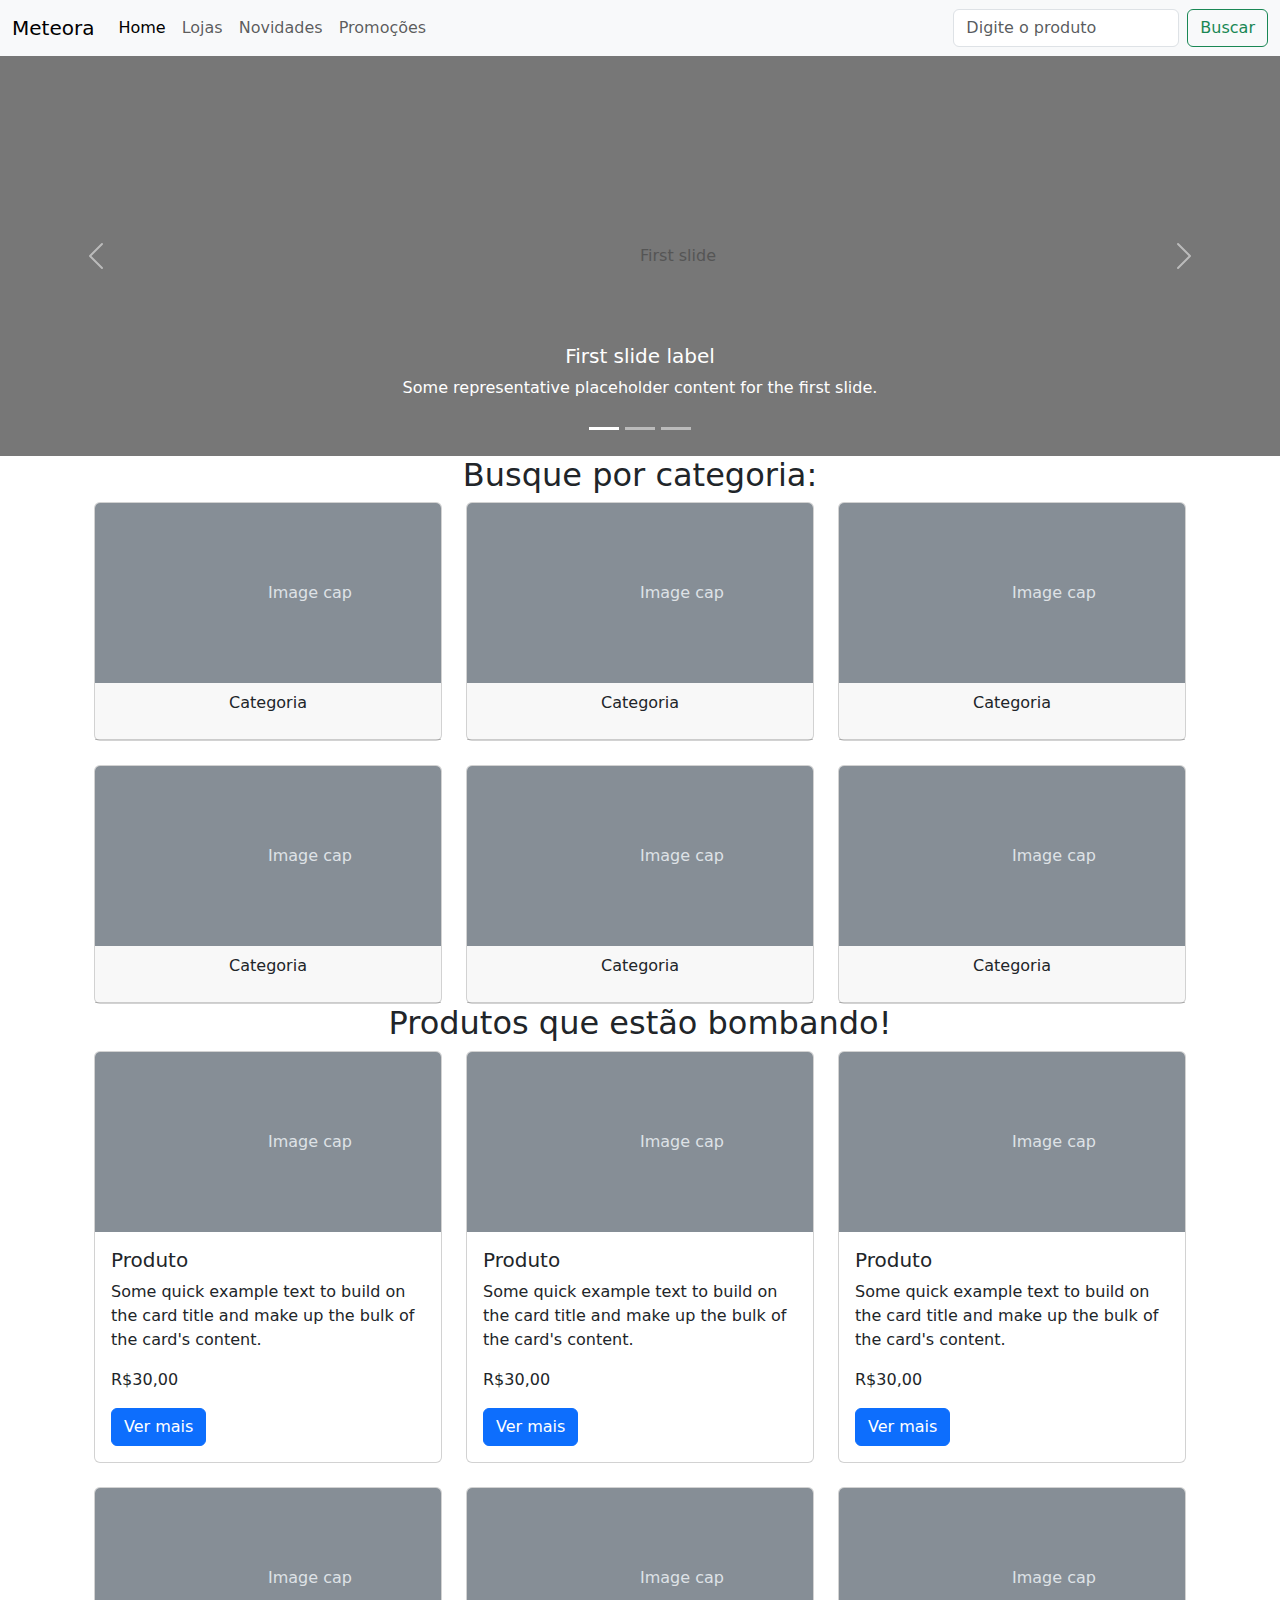
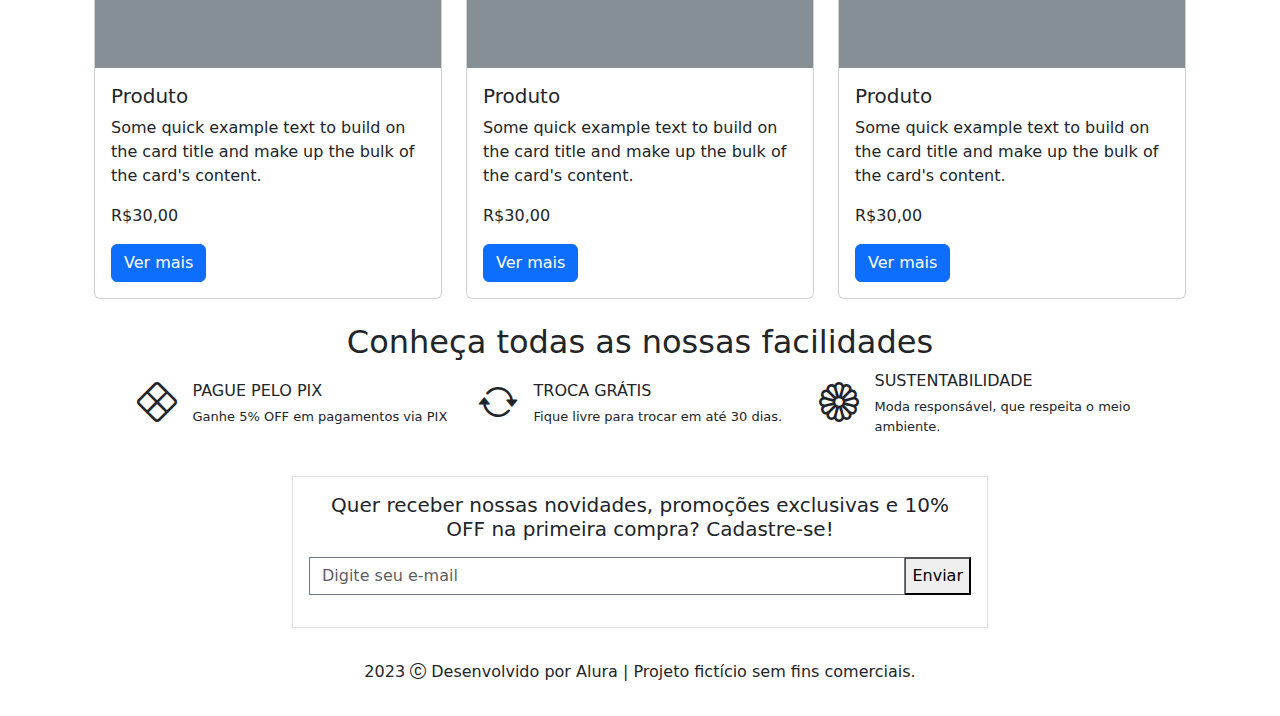
==== commit 8800b89b: "wireframe" ====
--- a/landing__page-responsiva/index.html
+++ b/landing__page-responsiva/index.html
@@ -1,354 +1,537 @@
 <!DOCTYPE html>
 <html lang="en">
-
-<head>
-  <meta charset="UTF-8">
-  <meta name="viewport" content="width=device-width, initial-scale=1.0">
-  <title>Meteora</title>
-  <link rel="stylesheet" href="assets/styles/style.css">
-  <link rel="stylesheet" href="https://cdn.jsdelivr.net/npm/bootstrap-icons@1.11.3/font/bootstrap-icons.min.css">
-  <link href="https://cdn.jsdelivr.net/npm/bootstrap@5.3.3/dist/css/bootstrap.min.css" rel="stylesheet"
-    integrity="sha384-QWTKZyjpPEjISv5WaRU9OFeRpok6YctnYmDr5pNlyT2bRjXh0JMhjY6hW+ALEwIH" crossorigin="anonymous">
-</head>
-
-<body>
-
-  <nav class="navbar navbar-expand-md bg-body-tertiary">
-    <div class="container-fluid">
-      <a class="navbar-brand" href="#">Meteora</a>
-      <button class="navbar-toggler" type="button" data-bs-toggle="collapse" data-bs-target="#navbarSupportedContent"
-        aria-controls="navbarSupportedContent" aria-expanded="false" aria-label="Toggle navigation">
-        <span class="navbar-toggler-icon"></span>
+  <head>
+    <meta charset="UTF-8" />
+    <meta name="viewport" content="width=device-width, initial-scale=1.0" />
+    <title>Meteora</title>
+    <link rel="stylesheet" href="assets/styles/style.css" />
+    <link
+      rel="stylesheet"
+      href="https://cdn.jsdelivr.net/npm/bootstrap-icons@1.11.3/font/bootstrap-icons.min.css"
+    />
+    <link
+      href="https://cdn.jsdelivr.net/npm/bootstrap@5.3.3/dist/css/bootstrap.min.css"
+      rel="stylesheet"
+      integrity="sha384-QWTKZyjpPEjISv5WaRU9OFeRpok6YctnYmDr5pNlyT2bRjXh0JMhjY6hW+ALEwIH"
+      crossorigin="anonymous"
+    />
+  </head>
+
+  <body>
+    <nav class="navbar navbar-expand-md bg-body-tertiary">
+      <div class="container-fluid">
+        <a class="navbar-brand" href="#">Meteora</a>
+        <button
+          class="navbar-toggler"
+          type="button"
+          data-bs-toggle="collapse"
+          data-bs-target="#navbarSupportedContent"
+          aria-controls="navbarSupportedContent"
+          aria-expanded="false"
+          aria-label="Toggle navigation"
+        >
+          <span class="navbar-toggler-icon"></span>
+        </button>
+        <div class="collapse navbar-collapse" id="navbarSupportedContent">
+          <ul class="navbar-nav me-auto">
+            <li class="nav-item">
+              <a class="nav-link active" aria-current="page" href="#">Home</a>
+            </li>
+            <li class="nav-item">
+              <a class="nav-link" href="#">Lojas</a>
+            </li>
+            <li class="nav-item">
+              <a class="nav-link" href="#">Novidades</a>
+            </li>
+            <li class="nav-item">
+              <a class="nav-link" href="#">Promoções</a>
+            </li>
+          </ul>
+          <form class="d-flex" role="search">
+            <input
+              class="form-control me-2"
+              type="search"
+              placeholder="Digite o produto"
+              aria-label="Search"
+            />
+            <button class="btn btn-outline-success" type="submit">
+              Buscar
+            </button>
+          </form>
+        </div>
+      </div>
+    </nav>
+
+    <div
+      id="carouselExampleCaptions"
+      class="carousel slide"
+      data-bs-ride="carousel"
+    >
+      <div class="carousel-indicators">
+        <button
+          type="button"
+          data-bs-target="#carouselExampleCaptions"
+          data-bs-slide-to="0"
+          class="active"
+          aria-current="true"
+          aria-label="Slide 1"
+        ></button>
+        <button
+          type="button"
+          data-bs-target="#carouselExampleCaptions"
+          data-bs-slide-to="1"
+          aria-label="Slide 2"
+        ></button>
+        <button
+          type="button"
+          data-bs-target="#carouselExampleCaptions"
+          data-bs-slide-to="2"
+          aria-label="Slide 3"
+        ></button>
+      </div>
+      <div class="carousel-inner">
+        <div class="carousel-item active">
+          <svg
+            class="bd-placeholder-img bd-placeholder-img-lg d-block w-100"
+            width="800"
+            height="400"
+            xmlns="http://www.w3.org/2000/svg"
+            role="img"
+            aria-label="Placeholder: First slide"
+            preserveAspectRatio="xMidYMid slice"
+            focusable="false"
+          >
+            <title>Placeholder</title>
+            <rect width="100%" height="100%" fill="#777"></rect>
+            <text x="50%" y="50%" fill="#555" dy=".3em">First slide</text>
+          </svg>
+          <div class="carousel-caption d-none d-md-block">
+            <h5>First slide label</h5>
+            <p>Some representative placeholder content for the first slide.</p>
+          </div>
+        </div>
+        <div class="carousel-item">
+          <svg
+            class="bd-placeholder-img bd-placeholder-img-lg d-block w-100"
+            width="800"
+            height="400"
+            xmlns="http://www.w3.org/2000/svg"
+            role="img"
+            aria-label="Placeholder: Second slide"
+            preserveAspectRatio="xMidYMid slice"
+            focusable="false"
+          >
+            <title>Placeholder</title>
+            <rect width="100%" height="100%" fill="#666"></rect>
+            <text x="50%" y="50%" fill="#444" dy=".3em">Second slide</text>
+          </svg>
+          <div class="carousel-caption d-none d-md-block">
+            <h5>Second slide label</h5>
+            <p>Some representative placeholder content for the second slide.</p>
+          </div>
+        </div>
+        <div class="carousel-item">
+          <svg
+            class="bd-placeholder-img bd-placeholder-img-lg d-block w-100"
+            width="800"
+            height="400"
+            xmlns="http://www.w3.org/2000/svg"
+            role="img"
+            aria-label="Placeholder: Third slide"
+            preserveAspectRatio="xMidYMid slice"
+            focusable="false"
+          >
+            <title>Placeholder</title>
+            <rect width="100%" height="100%" fill="#555"></rect>
+            <text x="50%" y="50%" fill="#333" dy=".3em">Third slide</text>
+          </svg>
+          <div class="carousel-caption d-none d-md-block">
+            <h5>Third slide label</h5>
+            <p>Some representative placeholder content for the third slide.</p>
+          </div>
+        </div>
+      </div>
+      <button
+        class="carousel-control-prev"
+        type="button"
+        data-bs-target="#carouselExampleCaptions"
+        data-bs-slide="prev"
+      >
+        <span class="carousel-control-prev-icon" aria-hidden="true"></span>
+        <span class="visually-hidden">Previous</span>
       </button>
-      <div class="collapse navbar-collapse" id="navbarSupportedContent">
-        <ul class="navbar-nav me-auto">
-          <li class="nav-item">
-            <a class="nav-link active" aria-current="page" href="#">Home</a>
-          </li>
-          <li class="nav-item">
-            <a class="nav-link" href="#">Lojas</a>
-          </li>
-          <li class="nav-item">
-            <a class="nav-link" href="#">Novidades</a>
-          </li>
-          <li class="nav-item">
-            <a class="nav-link" href="#">Promoções</a>
-          </li>
-        </ul>
-        <form class="d-flex" role="search">
-          <input class="form-control me-2" type="search" placeholder="Digite o produto" aria-label="Search">
-          <button class="btn btn-outline-success" type="submit">Buscar</button>
-        </form>
-      </div>
+      <button
+        class="carousel-control-next"
+        type="button"
+        data-bs-target="#carouselExampleCaptions"
+        data-bs-slide="next"
+      >
+        <span class="carousel-control-next-icon" aria-hidden="true"></span>
+        <span class="visually-hidden">Next</span>
+      </button>
     </div>
-  </nav>
-
-  <div id="carouselExampleCaptions" class="carousel slide" data-bs-ride="carousel">
-    <div class="carousel-indicators">
-      <button type="button" data-bs-target="#carouselExampleCaptions" data-bs-slide-to="0" class="active"
-        aria-current="true" aria-label="Slide 1"></button>
-      <button type="button" data-bs-target="#carouselExampleCaptions" data-bs-slide-to="1"
-        aria-label="Slide 2"></button>
-      <button type="button" data-bs-target="#carouselExampleCaptions" data-bs-slide-to="2"
-        aria-label="Slide 3"></button>
+
+    <h2 class="text-center">Busque por categoria:</h2>
+
+    <div class="container row mx-auto g-4">
+      <div class="col-6 col-md-4 col-xxl-2">
+        <div class="card">
+          <svg
+            class="bd-placeholder-img card-img-top"
+            width="100%"
+            height="180"
+            xmlns="http://www.w3.org/2000/svg"
+            role="img"
+            aria-label="Placeholder: Image cap"
+            preserveAspectRatio="xMidYMid slice"
+            focusable="false"
+          >
+            <title>Placeholder</title>
+            <rect width="100%" height="100%" fill="#868e96"></rect>
+            <text x="50%" y="50%" fill="#dee2e6" dy=".3em">Image cap</text>
+          </svg>
+          <div class="card-header">
+            <p class="text-center">Categoria</p>
+          </div>
+        </div>
+      </div>
+
+      <div class="col-6 col-md-4 col-xxl-2">
+        <div class="card">
+          <svg
+            class="bd-placeholder-img card-img-top"
+            width="100%"
+            height="180"
+            xmlns="http://www.w3.org/2000/svg"
+            role="img"
+            aria-label="Placeholder: Image cap"
+            preserveAspectRatio="xMidYMid slice"
+            focusable="false"
+          >
+            <title>Placeholder</title>
+            <rect width="100%" height="100%" fill="#868e96"></rect>
+            <text x="50%" y="50%" fill="#dee2e6" dy=".3em">Image cap</text>
+          </svg>
+          <div class="card-header">
+            <p class="text-center">Categoria</p>
+          </div>
+        </div>
+      </div>
+
+      <div class="col-6 col-md-4 col-xxl-2">
+        <div class="card">
+          <svg
+            class="bd-placeholder-img card-img-top"
+            width="100%"
+            height="180"
+            xmlns="http://www.w3.org/2000/svg"
+            role="img"
+            aria-label="Placeholder: Image cap"
+            preserveAspectRatio="xMidYMid slice"
+            focusable="false"
+          >
+            <title>Placeholder</title>
+            <rect width="100%" height="100%" fill="#868e96"></rect>
+            <text x="50%" y="50%" fill="#dee2e6" dy=".3em">Image cap</text>
+          </svg>
+          <div class="card-header">
+            <p class="text-center">Categoria</p>
+          </div>
+        </div>
+      </div>
+
+      <div class="col-6 col-md-4 col-xxl-2">
+        <div class="card">
+          <svg
+            class="bd-placeholder-img card-img-top"
+            width="100%"
+            height="180"
+            xmlns="http://www.w3.org/2000/svg"
+            role="img"
+            aria-label="Placeholder: Image cap"
+            preserveAspectRatio="xMidYMid slice"
+            focusable="false"
+          >
+            <title>Placeholder</title>
+            <rect width="100%" height="100%" fill="#868e96"></rect>
+            <text x="50%" y="50%" fill="#dee2e6" dy=".3em">Image cap</text>
+          </svg>
+          <div class="card-header">
+            <p class="text-center">Categoria</p>
+          </div>
+        </div>
+      </div>
+
+      <div class="col-6 col-md-4 col-xxl-2">
+        <div class="card">
+          <svg
+            class="bd-placeholder-img card-img-top"
+            width="100%"
+            height="180"
+            xmlns="http://www.w3.org/2000/svg"
+            role="img"
+            aria-label="Placeholder: Image cap"
+            preserveAspectRatio="xMidYMid slice"
+            focusable="false"
+          >
+            <title>Placeholder</title>
+            <rect width="100%" height="100%" fill="#868e96"></rect>
+            <text x="50%" y="50%" fill="#dee2e6" dy=".3em">Image cap</text>
+          </svg>
+          <div class="card-header">
+            <p class="text-center">Categoria</p>
+          </div>
+        </div>
+      </div>
+
+      <div class="col-6 col-md-4 col-xxl-2">
+        <div class="card">
+          <svg
+            class="bd-placeholder-img card-img-top"
+            width="100%"
+            height="180"
+            xmlns="http://www.w3.org/2000/svg"
+            role="img"
+            aria-label="Placeholder: Image cap"
+            preserveAspectRatio="xMidYMid slice"
+            focusable="false"
+          >
+            <title>Placeholder</title>
+            <rect width="100%" height="100%" fill="#868e96"></rect>
+            <text x="50%" y="50%" fill="#dee2e6" dy=".3em">Image cap</text>
+          </svg>
+          <div class="card-header">
+            <p class="text-center">Categoria</p>
+          </div>
+        </div>
+      </div>
     </div>
-    <div class="carousel-inner">
-      <div class="carousel-item active">
-        <svg class="bd-placeholder-img bd-placeholder-img-lg d-block w-100" width="800" height="400"
-          xmlns="http://www.w3.org/2000/svg" role="img" aria-label="Placeholder: First slide"
-          preserveAspectRatio="xMidYMid slice" focusable="false">
-          <title>Placeholder</title>
-          <rect width="100%" height="100%" fill="#777"></rect><text x="50%" y="50%" fill="#555" dy=".3em">First
-            slide</text>
-        </svg>
-        <div class="carousel-caption d-none d-md-block">
-          <h5>First slide label</h5>
-          <p>Some representative placeholder content for the first slide.</p>
-        </div>
-      </div>
-      <div class="carousel-item">
-        <svg class="bd-placeholder-img bd-placeholder-img-lg d-block w-100" width="800" height="400"
-          xmlns="http://www.w3.org/2000/svg" role="img" aria-label="Placeholder: Second slide"
-          preserveAspectRatio="xMidYMid slice" focusable="false">
-          <title>Placeholder</title>
-          <rect width="100%" height="100%" fill="#666"></rect><text x="50%" y="50%" fill="#444" dy=".3em">Second
-            slide</text>
-        </svg>
-        <div class="carousel-caption d-none d-md-block">
-          <h5>Second slide label</h5>
-          <p>Some representative placeholder content for the second slide.</p>
-        </div>
-      </div>
-      <div class="carousel-item">
-        <svg class="bd-placeholder-img bd-placeholder-img-lg d-block w-100" width="800" height="400"
-          xmlns="http://www.w3.org/2000/svg" role="img" aria-label="Placeholder: Third slide"
-          preserveAspectRatio="xMidYMid slice" focusable="false">
-          <title>Placeholder</title>
-          <rect width="100%" height="100%" fill="#555"></rect><text x="50%" y="50%" fill="#333" dy=".3em">Third
-            slide</text>
-        </svg>
-        <div class="carousel-caption d-none d-md-block">
-          <h5>Third slide label</h5>
-          <p>Some representative placeholder content for the third slide.</p>
+
+    <h2 class="text-center">Produtos que estão bombando!</h2>
+
+    <div class="container row mx-auto">
+      <div class="col-12 col-md-6 col-xl-4 pb-4">
+        <div class="card">
+          <svg
+            class="bd-placeholder-img card-img-top"
+            width="100%"
+            height="180"
+            xmlns="http://www.w3.org/2000/svg"
+            role="img"
+            aria-label="Placeholder: Image cap"
+            preserveAspectRatio="xMidYMid slice"
+            focusable="false"
+          >
+            <title>Placeholder</title>
+            <rect width="100%" height="100%" fill="#868e96"></rect>
+            <text x="50%" y="50%" fill="#dee2e6" dy=".3em">Image cap</text>
+          </svg>
+          <div class="card-body">
+            <h5 class="card-title">Produto</h5>
+            <p class="card-text">
+              Some quick example text to build on the card title and make up the
+              bulk of the card's content.
+            </p>
+            <p>R$30,00</p>
+            <a href="#" class="btn btn-primary">Ver mais</a>
+          </div>
+        </div>
+      </div>
+
+      <div class="col-12 col-md-6 col-xl-4 pb-4">
+        <div class="card">
+          <svg
+            class="bd-placeholder-img card-img-top"
+            width="100%"
+            height="180"
+            xmlns="http://www.w3.org/2000/svg"
+            role="img"
+            aria-label="Placeholder: Image cap"
+            preserveAspectRatio="xMidYMid slice"
+            focusable="false"
+          >
+            <title>Placeholder</title>
+            <rect width="100%" height="100%" fill="#868e96"></rect>
+            <text x="50%" y="50%" fill="#dee2e6" dy=".3em">Image cap</text>
+          </svg>
+          <div class="card-body">
+            <h5 class="card-title">Produto</h5>
+            <p class="card-text">
+              Some quick example text to build on the card title and make up the
+              bulk of the card's content.
+            </p>
+            <p>R$30,00</p>
+            <a href="#" class="btn btn-primary">Ver mais</a>
+          </div>
+        </div>
+      </div>
+
+      <div class="col-12 col-md-6 col-xl-4 pb-4">
+        <div class="card">
+          <svg
+            class="bd-placeholder-img card-img-top"
+            width="100%"
+            height="180"
+            xmlns="http://www.w3.org/2000/svg"
+            role="img"
+            aria-label="Placeholder: Image cap"
+            preserveAspectRatio="xMidYMid slice"
+            focusable="false"
+          >
+            <title>Placeholder</title>
+            <rect width="100%" height="100%" fill="#868e96"></rect>
+            <text x="50%" y="50%" fill="#dee2e6" dy=".3em">Image cap</text>
+          </svg>
+          <div class="card-body">
+            <h5 class="card-title">Produto</h5>
+            <p class="card-text">
+              Some quick example text to build on the card title and make up the
+              bulk of the card's content.
+            </p>
+            <p>R$30,00</p>
+            <a href="#" class="btn btn-primary">Ver mais</a>
+          </div>
+        </div>
+      </div>
+
+      <div class="col-12 col-md-6 col-xl-4 pb-4">
+        <div class="card">
+          <svg
+            class="bd-placeholder-img card-img-top"
+            width="100%"
+            height="180"
+            xmlns="http://www.w3.org/2000/svg"
+            role="img"
+            aria-label="Placeholder: Image cap"
+            preserveAspectRatio="xMidYMid slice"
+            focusable="false"
+          >
+            <title>Placeholder</title>
+            <rect width="100%" height="100%" fill="#868e96"></rect>
+            <text x="50%" y="50%" fill="#dee2e6" dy=".3em">Image cap</text>
+          </svg>
+          <div class="card-body">
+            <h5 class="card-title">Produto</h5>
+            <p class="card-text">
+              Some quick example text to build on the card title and make up the
+              bulk of the card's content.
+            </p>
+            <p>R$30,00</p>
+            <a href="#" class="btn btn-primary">Ver mais</a>
+          </div>
+        </div>
+      </div>
+
+      <div class="col-12 col-md-6 col-xl-4 pb-4">
+        <div class="card">
+          <svg
+            class="bd-placeholder-img card-img-top"
+            width="100%"
+            height="180"
+            xmlns="http://www.w3.org/2000/svg"
+            role="img"
+            aria-label="Placeholder: Image cap"
+            preserveAspectRatio="xMidYMid slice"
+            focusable="false"
+          >
+            <title>Placeholder</title>
+            <rect width="100%" height="100%" fill="#868e96"></rect>
+            <text x="50%" y="50%" fill="#dee2e6" dy=".3em">Image cap</text>
+          </svg>
+          <div class="card-body">
+            <h5 class="card-title">Produto</h5>
+            <p class="card-text">
+              Some quick example text to build on the card title and make up the
+              bulk of the card's content.
+            </p>
+            <p>R$30,00</p>
+            <a href="#" class="btn btn-primary">Ver mais</a>
+          </div>
+        </div>
+      </div>
+
+      <div class="col-12 col-md-6 col-xl-4 pb-4">
+        <div class="card">
+          <svg
+            class="bd-placeholder-img card-img-top"
+            width="100%"
+            height="180"
+            xmlns="http://www.w3.org/2000/svg"
+            role="img"
+            aria-label="Placeholder: Image cap"
+            preserveAspectRatio="xMidYMid slice"
+            focusable="false"
+          >
+            <title>Placeholder</title>
+            <rect width="100%" height="100%" fill="#868e96"></rect>
+            <text x="50%" y="50%" fill="#dee2e6" dy=".3em">Image cap</text>
+          </svg>
+          <div class="card-body">
+            <h5 class="card-title">Produto</h5>
+            <p class="card-text">
+              Some quick example text to build on the card title and make up the
+              bulk of the card's content.
+            </p>
+            <p>R$30,00</p>
+            <a href="#" class="btn btn-primary">Ver mais</a>
+          </div>
         </div>
       </div>
     </div>
-    <button class="carousel-control-prev" type="button" data-bs-target="#carouselExampleCaptions" data-bs-slide="prev">
-      <span class="carousel-control-prev-icon" aria-hidden="true"></span>
-      <span class="visually-hidden">Previous</span>
-    </button>
-    <button class="carousel-control-next" type="button" data-bs-target="#carouselExampleCaptions" data-bs-slide="next">
-      <span class="carousel-control-next-icon" aria-hidden="true"></span>
-      <span class="visually-hidden">Next</span>
-    </button>
-  </div>
-
-  <h2 class="text-center">Busque por categoria: </h2>
-
-
-  <div class="container row mx-auto g-4">
-
-    <div class="col-6 col-md-4 col-xxl-2">
-      <div class="card">
-        <svg class="bd-placeholder-img card-img-top" width="100%" height="180" xmlns="http://www.w3.org/2000/svg"
-          role="img" aria-label="Placeholder: Image cap" preserveAspectRatio="xMidYMid slice" focusable="false">
-          <title>Placeholder</title>
-          <rect width="100%" height="100%" fill="#868e96"></rect><text x="50%" y="50%" fill="#dee2e6" dy=".3em">Image
-            cap</text>
-        </svg>
-        <div class="card-header">
-          <p class="text-center">Categoria</p>
-        </div>
-      </div>
-    </div>
-
-
-    <div class="col-6 col-md-4 col-xxl-2">
-      <div class="card">
-        <svg class="bd-placeholder-img card-img-top" width="100%" height="180" xmlns="http://www.w3.org/2000/svg"
-          role="img" aria-label="Placeholder: Image cap" preserveAspectRatio="xMidYMid slice" focusable="false">
-          <title>Placeholder</title>
-          <rect width="100%" height="100%" fill="#868e96"></rect><text x="50%" y="50%" fill="#dee2e6" dy=".3em">Image
-            cap</text>
-        </svg>
-        <div class="card-header">
-          <p class="text-center">Categoria</p>
-        </div>
-      </div>
-    </div>
-
-
-    <div class="col-6 col-md-4 col-xxl-2">
-      <div class="card">
-        <svg class="bd-placeholder-img card-img-top" width="100%" height="180" xmlns="http://www.w3.org/2000/svg"
-          role="img" aria-label="Placeholder: Image cap" preserveAspectRatio="xMidYMid slice" focusable="false">
-          <title>Placeholder</title>
-          <rect width="100%" height="100%" fill="#868e96"></rect><text x="50%" y="50%" fill="#dee2e6" dy=".3em">Image
-            cap</text>
-        </svg>
-        <div class="card-header">
-          <p class="text-center">Categoria</p>
-        </div>
-      </div>
-    </div>
-
-
-    <div class="col-6 col-md-4 col-xxl-2">
-      <div class="card">
-        <svg class="bd-placeholder-img card-img-top" width="100%" height="180" xmlns="http://www.w3.org/2000/svg"
-          role="img" aria-label="Placeholder: Image cap" preserveAspectRatio="xMidYMid slice" focusable="false">
-          <title>Placeholder</title>
-          <rect width="100%" height="100%" fill="#868e96"></rect><text x="50%" y="50%" fill="#dee2e6" dy=".3em">Image
-            cap</text>
-        </svg>
-        <div class="card-header">
-          <p class="text-center">Categoria</p>
-        </div>
-      </div>
-    </div>
-
-
-    <div class="col-6 col-md-4 col-xxl-2">
-      <div class="card">
-        <svg class="bd-placeholder-img card-img-top" width="100%" height="180" xmlns="http://www.w3.org/2000/svg"
-          role="img" aria-label="Placeholder: Image cap" preserveAspectRatio="xMidYMid slice" focusable="false">
-          <title>Placeholder</title>
-          <rect width="100%" height="100%" fill="#868e96"></rect><text x="50%" y="50%" fill="#dee2e6" dy=".3em">Image
-            cap</text>
-        </svg>
-        <div class="card-header">
-          <p class="text-center">Categoria</p>
-        </div>
-      </div>
-    </div>
-
-
-    <div class="col-6 col-md-4 col-xxl-2">
-      <div class="card">
-        <svg class="bd-placeholder-img card-img-top" width="100%" height="180" xmlns="http://www.w3.org/2000/svg"
-          role="img" aria-label="Placeholder: Image cap" preserveAspectRatio="xMidYMid slice" focusable="false">
-          <title>Placeholder</title>
-          <rect width="100%" height="100%" fill="#868e96"></rect><text x="50%" y="50%" fill="#dee2e6" dy=".3em">Image
-            cap</text>
-        </svg>
-        <div class="card-header">
-          <p class="text-center">Categoria</p>
-        </div>
-      </div>
-    </div>
-  </div>
-
-  <h2 class="text-center">Produtos que estão bombando!</h2>
-
-  
-  
-<div class="container row mx-auto">
-    <div class="col-12 col-md-6 col-xl-4 pb-4">
-      <div class="card">
-      <svg class="bd-placeholder-img card-img-top" width="100%" height="180" xmlns="http://www.w3.org/2000/svg"
-        role="img" aria-label="Placeholder: Image cap" preserveAspectRatio="xMidYMid slice" focusable="false">
-        <title>Placeholder</title>
-        <rect width="100%" height="100%" fill="#868e96"></rect><text x="50%" y="50%" fill="#dee2e6" dy=".3em">Image
-          cap</text>
-      </svg>
-      <div class="card-body">
-        <h5 class="card-title">Produto</h5>
-        <p class="card-text">Some quick example text to build on the card title and make up the bulk of the card's
-          content.</p>
-        <p>R$30,00</p>
-        <a href="#" class="btn btn-primary">Ver mais</a>
-      </div>
-    </div>
-    </div>
-
-    <div class="col-12 col-md-6 col-xl-4 pb-4">
-      <div class="card">
-      <svg class="bd-placeholder-img card-img-top" width="100%" height="180" xmlns="http://www.w3.org/2000/svg"
-        role="img" aria-label="Placeholder: Image cap" preserveAspectRatio="xMidYMid slice" focusable="false">
-        <title>Placeholder</title>
-        <rect width="100%" height="100%" fill="#868e96"></rect><text x="50%" y="50%" fill="#dee2e6" dy=".3em">Image
-          cap</text>
-      </svg>
-      <div class="card-body">
-        <h5 class="card-title">Produto</h5>
-        <p class="card-text">Some quick example text to build on the card title and make up the bulk of the card's
-          content.</p>
-        <p>R$30,00</p>
-        <a href="#" class="btn btn-primary">Ver mais</a>
-      </div>
-    </div>
-    </div>
-
-    <div class="col-12 col-md-6 col-xl-4 pb-4">
-      <div class="card">
-      <svg class="bd-placeholder-img card-img-top" width="100%" height="180" xmlns="http://www.w3.org/2000/svg"
-        role="img" aria-label="Placeholder: Image cap" preserveAspectRatio="xMidYMid slice" focusable="false">
-        <title>Placeholder</title>
-        <rect width="100%" height="100%" fill="#868e96"></rect><text x="50%" y="50%" fill="#dee2e6" dy=".3em">Image
-          cap</text>
-      </svg>
-      <div class="card-body">
-        <h5 class="card-title">Produto</h5>
-        <p class="card-text">Some quick example text to build on the card title and make up the bulk of the card's
-          content.</p>
-        <p>R$30,00</p>
-        <a href="#" class="btn btn-primary">Ver mais</a>
-      </div>
-    </div>
-    </div>
-
-    <div class="col-12 col-md-6 col-xl-4 pb-4">
-      <div class="card">
-      <svg class="bd-placeholder-img card-img-top" width="100%" height="180" xmlns="http://www.w3.org/2000/svg"
-        role="img" aria-label="Placeholder: Image cap" preserveAspectRatio="xMidYMid slice" focusable="false">
-        <title>Placeholder</title>
-        <rect width="100%" height="100%" fill="#868e96"></rect><text x="50%" y="50%" fill="#dee2e6" dy=".3em">Image
-          cap</text>
-      </svg>
-      <div class="card-body">
-        <h5 class="card-title">Produto</h5>
-        <p class="card-text">Some quick example text to build on the card title and make up the bulk of the card's
-          content.</p>
-        <p>R$30,00</p>
-        <a href="#" class="btn btn-primary">Ver mais</a>
-      </div>
-    </div>
-    </div>
-
-    <div class="col-12 col-md-6 col-xl-4 pb-4">
-      <div class="card">
-      <svg class="bd-placeholder-img card-img-top" width="100%" height="180" xmlns="http://www.w3.org/2000/svg"
-        role="img" aria-label="Placeholder: Image cap" preserveAspectRatio="xMidYMid slice" focusable="false">
-        <title>Placeholder</title>
-        <rect width="100%" height="100%" fill="#868e96"></rect><text x="50%" y="50%" fill="#dee2e6" dy=".3em">Image
-          cap</text>
-      </svg>
-      <div class="card-body">
-        <h5 class="card-title">Produto</h5>
-        <p class="card-text">Some quick example text to build on the card title and make up the bulk of the card's
-          content.</p>
-        <p>R$30,00</p>
-        <a href="#" class="btn btn-primary">Ver mais</a>
-      </div>
-    </div>
-    </div>
-
-    <div class="col-12 col-md-6 col-xl-4 pb-4">
-      <div class="card">
-      <svg class="bd-placeholder-img card-img-top" width="100%" height="180" xmlns="http://www.w3.org/2000/svg"
-        role="img" aria-label="Placeholder: Image cap" preserveAspectRatio="xMidYMid slice" focusable="false">
-        <title>Placeholder</title>
-        <rect width="100%" height="100%" fill="#868e96"></rect><text x="50%" y="50%" fill="#dee2e6" dy=".3em">Image
-          cap</text>
-      </svg>
-      <div class="card-body">
-        <h5 class="card-title">Produto</h5>
-        <p class="card-text">Some quick example text to build on the card title and make up the bulk of the card's
-          content.</p>
-        <p>R$30,00</p>
-        <a href="#" class="btn btn-primary">Ver mais</a>
-      </div>
-    </div>
-  </div>
-
-</div>
-
-<section class="text-center">
-
-  <h2>Conheça todas as nossas facilidades</h2>
-
-  <div>
-    <div>
-      <div><i class="bi bi-x-diamond fs-1"></i></div>
-      <div>
-        <div>PAGUE PELO PIX</div>
-        <div class="texto-menor">Ganhe 5% OFF em
-          pagamentos via PIX</div>
-      </div>
-    </div>
-
-    <div>
-      <div><i class="bi bi-arrow-repeat fs-1"></i></div>
-      <div>
-        <div>TROCA GRÁTIS</div>
-        <div class="texto-menor">Fique livre para trocar em até 30 dias.</div>
-      </div>
-    </div>
-
-    <div>
-      <div><i class="bi bi-flower1 fs-1"></i></div>
-      <div>
-        <div>SUSTENTABILIDADE</div>
-        <div class="texto-menor">Moda responsável, que respeita o meio ambiente.</div>
-      </div>
-    </div>
-  </div>
-
-</section>
-
-  <script src="https://cdn.jsdelivr.net/npm/bootstrap@5.3.3/dist/js/bootstrap.bundle.min.js"
-    integrity="sha384-YvpcrYf0tY3lHB60NNkmXc5s9fDVZLESaAA55NDzOxhy9GkcIdslK1eN7N6jIeHz"
-    crossorigin="anonymous"></script>
-</body>
-
-</html>+
+    <section class="pb-4">
+
+      <h2 class="text-center">Conheça todas as nossas facilidades</h2>
+
+      <div class="d-flex flex-column align-items-center gap-3 justify-content-center px-3 flex-lg-row">
+        <div class="divs-facilidades d-flex align-items-center">
+          <div><i class="bi bi-x-diamond fs-1"></i></div>
+          <div>
+            <div class="ms-3 mb-1">PAGUE PELO PIX</div>
+            <div class="texto-menor ms-3">Ganhe 5% OFF em pagamentos via PIX</div>
+          </div>
+        </div>
+
+        <div class="divs-facilidades d-flex align-items-center">
+          <div><i class="bi bi-arrow-repeat fs-1"></i></div>
+          <div>
+            <div class="ms-3 mb-1">TROCA GRÁTIS</div>
+            <div class="texto-menor ms-3">
+              Fique livre para trocar em até 30 dias.
+            </div>
+          </div>
+        </div>
+
+        <div class="divs-facilidades d-flex align-items-center">
+          <div><i class="bi bi-flower1 fs-1"></i></div>
+          <div>
+            <div class="ms-3 mb-1">SUSTENTABILIDADE</div>
+            <div class="texto-menor ms-3">
+              Moda responsável, que respeita o meio ambiente.
+            </div>
+          </div>
+        </div>
+      </div>
+    </section>
+
+    <form class="border border-secundary m-3 p-3 text-center div-novidades mx-auto">
+      <h5>Quer receber nossas novidades, promoções exclusivas e 10% OFF na primeira compra? Cadastre-se!</h5>
+
+      <div class="input-group my-3">
+        <input type="email" class="form-control border-secondary rounded-0" placeholder="Digite seu e-mail" aria-label="Digite seu e-mail" aria-describedby="button-addon2" /> 
+        <button type="button" id="button-addon2">Enviar</button>
+      </div>
+    </form>
+
+    <footer class="text-center">
+
+      <p class="py-3">2023 <i class="bi bi-c-circle"></i> Desenvolvido por Alura | Projeto fictício sem fins comerciais.</p>
+
+    </footer>
+
+    <script
+      src="https://cdn.jsdelivr.net/npm/bootstrap@5.3.3/dist/js/bootstrap.bundle.min.js"
+      integrity="sha384-YvpcrYf0tY3lHB60NNkmXc5s9fDVZLESaAA55NDzOxhy9GkcIdslK1eN7N6jIeHz"
+      crossorigin="anonymous"></script>
+  </body>
+</html>
--- a/landing__page-responsiva/assets/styles/style.css
+++ b/landing__page-responsiva/assets/styles/style.css
@@ -1,3 +1,19 @@
 .texto-menor {
     font-size: 13px;
+}
+
+.divs-facilidades {
+    width: 325px;
+}
+
+.div-novidades {
+    width: 325px;
+}
+
+@media(min-width: 768px) {
+
+    .div-novidades {
+        width: 696px;
+    }
+
 }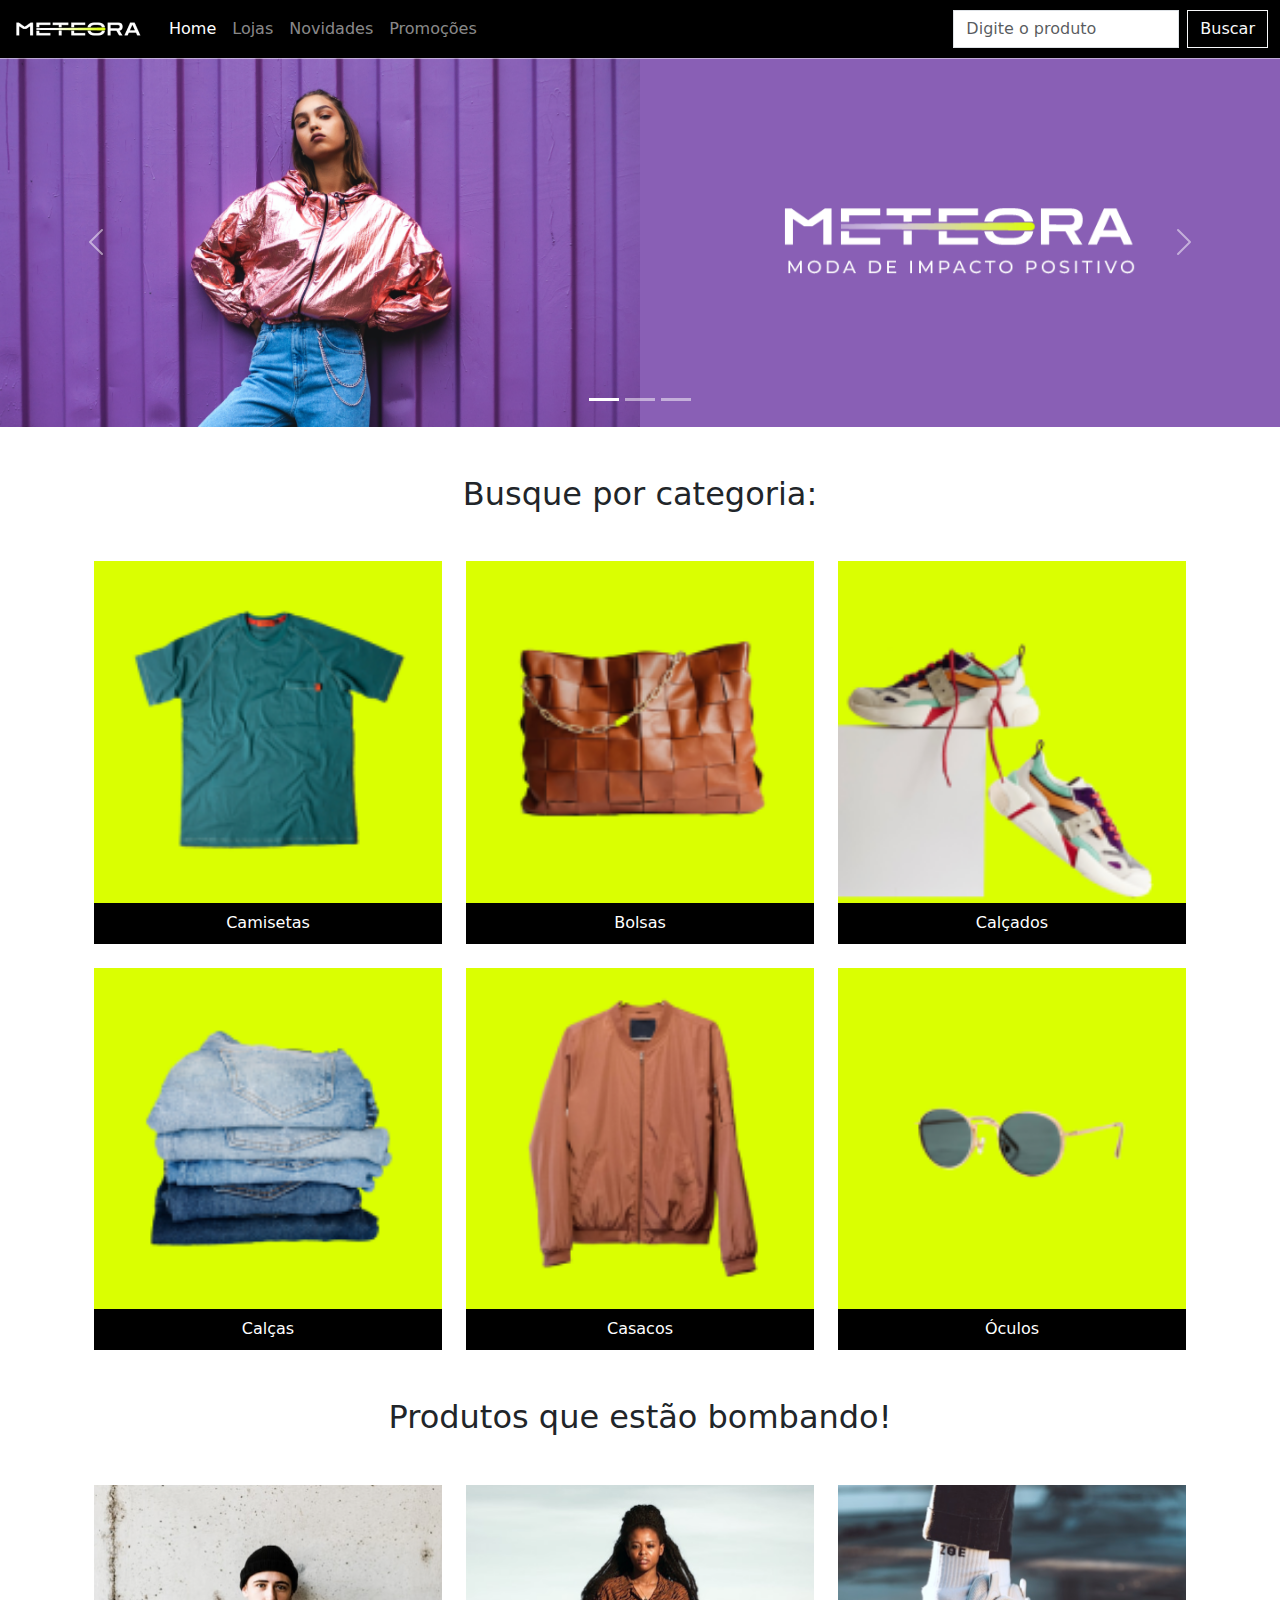
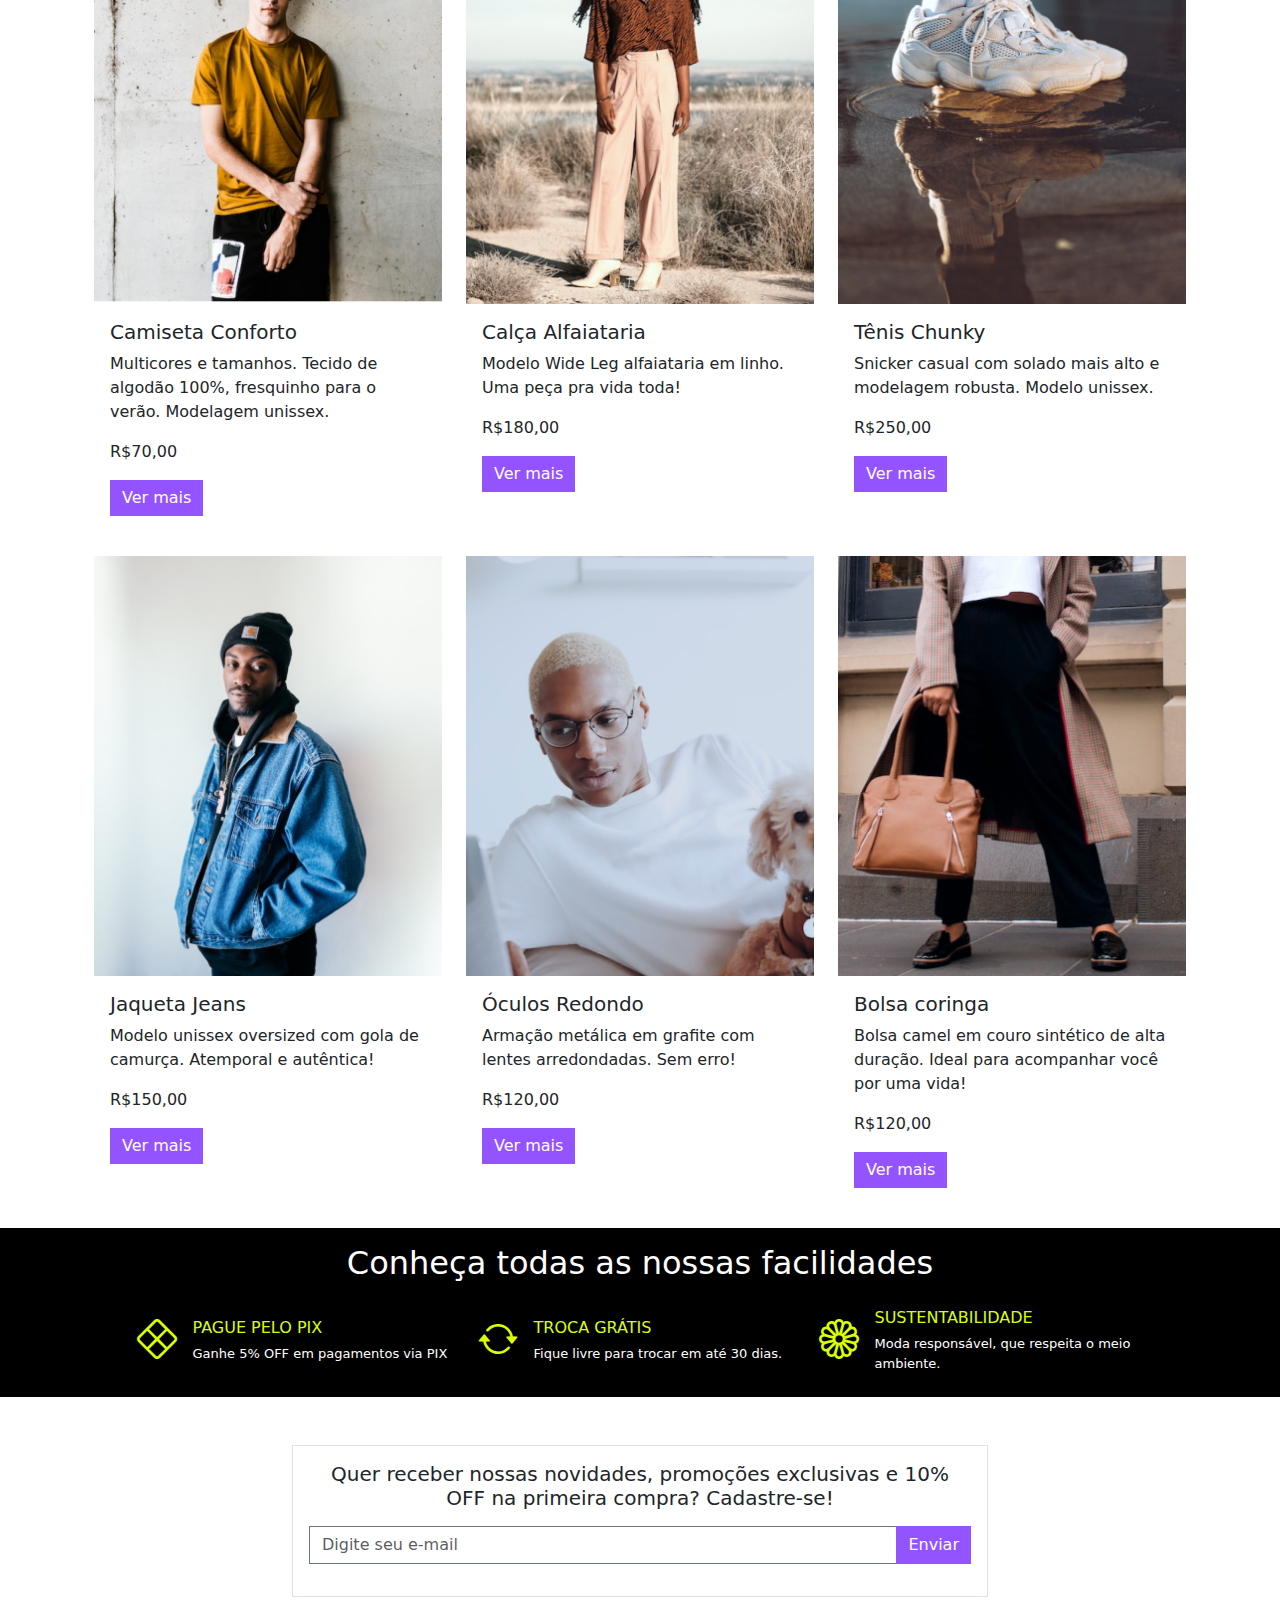
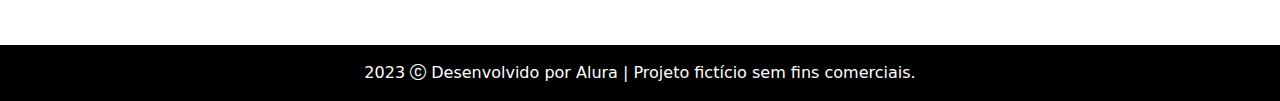
==== commit ec8a231f: "img - cards" ====
--- a/landing__page-responsiva/index.html
+++ b/landing__page-responsiva/index.html
@@ -1,537 +1,334 @@
 <!DOCTYPE html>
-<html lang="en">
-  <head>
-    <meta charset="UTF-8" />
-    <meta name="viewport" content="width=device-width, initial-scale=1.0" />
-    <title>Meteora</title>
-    <link rel="stylesheet" href="assets/styles/style.css" />
-    <link
-      rel="stylesheet"
-      href="https://cdn.jsdelivr.net/npm/bootstrap-icons@1.11.3/font/bootstrap-icons.min.css"
-    />
-    <link
-      href="https://cdn.jsdelivr.net/npm/bootstrap@5.3.3/dist/css/bootstrap.min.css"
-      rel="stylesheet"
-      integrity="sha384-QWTKZyjpPEjISv5WaRU9OFeRpok6YctnYmDr5pNlyT2bRjXh0JMhjY6hW+ALEwIH"
-      crossorigin="anonymous"
-    />
-  </head>
-
-  <body>
-    <nav class="navbar navbar-expand-md bg-body-tertiary">
-      <div class="container-fluid">
-        <a class="navbar-brand" href="#">Meteora</a>
-        <button
-          class="navbar-toggler"
-          type="button"
-          data-bs-toggle="collapse"
-          data-bs-target="#navbarSupportedContent"
-          aria-controls="navbarSupportedContent"
-          aria-expanded="false"
-          aria-label="Toggle navigation"
-        >
-          <span class="navbar-toggler-icon"></span>
-        </button>
-        <div class="collapse navbar-collapse" id="navbarSupportedContent">
-          <ul class="navbar-nav me-auto">
-            <li class="nav-item">
-              <a class="nav-link active" aria-current="page" href="#">Home</a>
-            </li>
-            <li class="nav-item">
-              <a class="nav-link" href="#">Lojas</a>
-            </li>
-            <li class="nav-item">
-              <a class="nav-link" href="#">Novidades</a>
-            </li>
-            <li class="nav-item">
-              <a class="nav-link" href="#">Promoções</a>
-            </li>
-          </ul>
-          <form class="d-flex" role="search">
-            <input
-              class="form-control me-2"
-              type="search"
-              placeholder="Digite o produto"
-              aria-label="Search"
-            />
-            <button class="btn btn-outline-success" type="submit">
-              Buscar
-            </button>
-          </form>
-        </div>
-      </div>
-    </nav>
-
-    <div
-      id="carouselExampleCaptions"
-      class="carousel slide"
-      data-bs-ride="carousel"
-    >
-      <div class="carousel-indicators">
-        <button
-          type="button"
-          data-bs-target="#carouselExampleCaptions"
-          data-bs-slide-to="0"
-          class="active"
-          aria-current="true"
-          aria-label="Slide 1"
-        ></button>
-        <button
-          type="button"
-          data-bs-target="#carouselExampleCaptions"
-          data-bs-slide-to="1"
-          aria-label="Slide 2"
-        ></button>
-        <button
-          type="button"
-          data-bs-target="#carouselExampleCaptions"
-          data-bs-slide-to="2"
-          aria-label="Slide 3"
-        ></button>
-      </div>
-      <div class="carousel-inner">
-        <div class="carousel-item active">
-          <svg
-            class="bd-placeholder-img bd-placeholder-img-lg d-block w-100"
-            width="800"
-            height="400"
-            xmlns="http://www.w3.org/2000/svg"
-            role="img"
-            aria-label="Placeholder: First slide"
-            preserveAspectRatio="xMidYMid slice"
-            focusable="false"
-          >
-            <title>Placeholder</title>
-            <rect width="100%" height="100%" fill="#777"></rect>
-            <text x="50%" y="50%" fill="#555" dy=".3em">First slide</text>
-          </svg>
-          <div class="carousel-caption d-none d-md-block">
-            <h5>First slide label</h5>
-            <p>Some representative placeholder content for the first slide.</p>
+<html lang="pt-br">
+
+<head>
+  <meta charset="UTF-8" />
+  <meta name="viewport" content="width=device-width, initial-scale=1.0" />
+  <link rel="shortcut icon" href="./assets/favicon.png" type="Image/x-icon"> <!--link:favicon -->
+  <title>Meteora</title>
+  <link rel="stylesheet" href="assets/styles/style.css" />
+  <link rel="stylesheet" href="https://cdn.jsdelivr.net/npm/bootstrap-icons@1.11.3/font/bootstrap-icons.min.css" />
+  <link href="https://cdn.jsdelivr.net/npm/bootstrap@5.3.3/dist/css/bootstrap.min.css" rel="stylesheet"
+    integrity="sha384-QWTKZyjpPEjISv5WaRU9OFeRpok6YctnYmDr5pNlyT2bRjXh0JMhjY6hW+ALEwIH" crossorigin="anonymous" />
+</head>
+
+<body>
+  <nav class="navbar navbar-expand-md bg-black navbar-dark">
+    <div class="container-fluid">
+      <a class="navbar-brand" href="#">
+        <h1 class="m-0"><img class="d-block" src="./assets/logo-meteora.png" alt="logo da loja meteora"></h1>
+      </a>
+      <button class="navbar-toggler" type="button" data-bs-toggle="collapse" data-bs-target="#navbarSupportedContent"
+        aria-controls="navbarSupportedContent" aria-expanded="false" aria-label="Toggle navigation">
+        <span class="navbar-toggler-icon"></span>
+      </button>
+      <div class="collapse navbar-collapse" id="navbarSupportedContent">
+        <ul class="navbar-nav me-auto">
+          <li class="nav-item">
+            <a class="nav-link active" aria-current="page" href="#">Home</a>
+          </li>
+          <li class="nav-item">
+            <a class="nav-link" href="#">Lojas</a>
+          </li>
+          <li class="nav-item">
+            <a class="nav-link" href="#">Novidades</a>
+          </li>
+          <li class="nav-item">
+            <a class="nav-link" href="#">Promoções</a>
+          </li>
+        </ul>
+        <form class="d-flex" role="search">
+          <input class="form-control me-2 rounded-0" type="search" placeholder="Digite o produto" aria-label="Search" />
+          <button class="btn btn-outline-light rounded-0" type="submit">
+            Buscar
+          </button>
+        </form>
+      </div>
+    </div>
+  </nav>
+
+  <div id="carouselExampleCaptions" class="carousel slide" data-bs-ride="carousel">
+    <div class="carousel-indicators">
+      <button type="button" data-bs-target="#carouselExampleCaptions" data-bs-slide-to="0" class="active"
+        aria-current="true" aria-label="Slide 1"></button>
+      <button type="button" data-bs-target="#carouselExampleCaptions" data-bs-slide-to="1"
+        aria-label="Slide 2"></button>
+      <button type="button" data-bs-target="#carouselExampleCaptions" data-bs-slide-to="2"
+        aria-label="Slide 3"></button>
+    </div>
+    <div class="carousel-inner">
+      <div class="carousel-item active">
+        <img class="w-100 img-fluid d-md-none" src="./assets/Mobile/banner1-mobile.png"
+          alt="Modelo feminina vestindo blusa rosa fluorescente, em fundo lilás">
+        <img class="w-100 img-fluid d-none d-md-block d-xl-none" src="./assets/Tablet/banner1-tablet.png"
+          alt="Modelo feminina vestindo blusa rosa fluorescente, em fundo lilás">
+        <img class="w-100 img-fluid d-none d-xl-block" src="./assets/Desktop/banner1-desktop.png"
+          alt="Modelo feminina vestindo blusa rosa fluorescente, em fundo lilás">
+
+      </div>
+      <div class="carousel-item position-relative">
+        <img class="w-100 img-fluid d-md-none" src="./assets/Mobile/banner2-mobile.png"
+          alt="Modelo feminina vestindo blusa preta, em fundo rosa">
+        <img class="w-100 img-fluid d-none d-md-block d-xl-none" src="./assets/Tablet/banner2-tablet.png"
+          alt="Modelo feminina vestindo blusa preta, em fundo rosa">
+        <img class="w-100 img-fluid d-none d-xl-block" src="./assets/Desktop/banner2-desktop.png"
+          alt="Modelo feminina vestindo blusa preta, em fundo rosa">
+        <div class="carousel-caption d-none d-md-block">
+          <h5 class="fs-1">COLEÇÃO ATEMPORAL</h5>
+          <p class="fs-4">Estilo e qualidade para durar.</p>
+        </div>
+      </div>
+      <div class="carousel-item position-relative">
+        <img class="w-100 img-fluid d-md-none" src="./assets/Mobile/banner3-mobile.png"
+          alt="Modelo masculino vestindo blusa branca, em fundo laranja">
+        <img class="w-100 img-fluid d-none d-md-block d-xl-none" src="./assets/Tablet/banner3-tablet.png"
+          alt="Modelo masculino vestindo blusa branca, em fundo laranja">
+        <img class="w-100 img-fluid d-none d-xl-block" src="./assets/Desktop/banner3-desktop.png"
+          alt="Modelo masculino vestindo blusa branca, em fundo laranja">
+        <div class="carousel-caption d-none d-md-block">
+          <h5 class="fs-1">COLEÇÃO ATEMPORAL</h5>
+          <p class="fs-4">Alto impacto visual, baixo impacto ambiental!</p>
+        </div>
+      </div>
+    </div>
+    <button class="carousel-control-prev" type="button" data-bs-target="#carouselExampleCaptions" data-bs-slide="prev">
+      <span class="carousel-control-prev-icon" aria-hidden="true"></span>
+      <span class="visually-hidden">Previous</span>
+    </button>
+    <button class="carousel-control-next" type="button" data-bs-target="#carouselExampleCaptions" data-bs-slide="next">
+      <span class="carousel-control-next-icon" aria-hidden="true"></span>
+      <span class="visually-hidden">Next</span>
+    </button>
+  </div>
+
+  <h2 class="text-center my-3 my-xl-5">Busque por categoria:</h2>
+
+  <div class="container row mx-auto g-4">
+    <div class="col-6 col-md-4 col-xxl-2">
+      <div class="card rounded-0 border-0">
+        <img class="d-md-none d-block" src="./assets/Mobile/categorias/categoria-camiseta.png" alt="Camiseta masculina de cor verde, com detalhe vermelho no bolso.">
+        <img class="d-none d-md-block d-xl-none" src="./assets/Tablet/categorias/categoria-camiseta.png" alt="Camiseta masculina de cor verde, com detalhe vermelho no bolso.">
+        <img class="d-none d-md-none d-xl-block" src="./assets/Desktop/categorias/categoria-camiseta.png" alt="Camiseta masculina de cor verde, com detalhe vermelho no bolso.">
+        <div class="card-header bg-black text-bg-dark">
+          <p class="text-center card-text">Camisetas</p>
+        </div>
+      </div>
+    </div>
+
+    <div class="col-6 col-md-4 col-xxl-2">
+      <div class="card rounded-0 border-0">
+        <img class="d-md-none d-block" src="./assets/Mobile/categorias/categoria-bolsas.png" alt="Bolsa feminina de cor marrom com detalhe dourado.">
+        <img class="d-none d-md-block d-xl-none" src="./assets/Tablet/categorias/categoria-bolsas.png" alt="Bolsa feminina de cor marrom com detalhe dourado.">
+        <img class="d-none d-md-none d-xl-block" src="./assets/Desktop/categorias/categoria-bolsa.png" alt="Bolsa feminina de cor marrom com detalhe dourado.">
+        <div class="card-header bg-black text-bg-dark">
+          <p class="text-center card-text">Bolsas</p>
+        </div>
+      </div>
+    </div> 
+
+    <div class="col-6 col-md-4 col-xxl-2">
+      <div class="card rounded-0 border-0">
+        <img class="d-md-none d-block" src="./assets/Mobile/categorias/categoria-calcados.png" alt="Tênis branco com faixas coloridas e cadarço vermelho.">
+        <img class="d-none d-md-block d-xl-none" src="./assets/Tablet/categorias/categoria-calcados.png" alt="Tênis branco com faixas coloridas e cadarço vermelho.">
+        <img class="d-none d-md-none d-xl-block" src="./assets/Desktop/categorias/categoria-calcados.png" alt="Tênis branco com faixas coloridas e cadarço vermelho.">
+        <div class="card-header bg-black text-bg-dark">
+          <p class="text-center card-text">Calçados</p>
+        </div>
+      </div>
+    </div>
+
+    <div class="col-6 col-md-4 col-xxl-2">
+      <div class="card rounded-0 border-0">
+        <img class="d-md-none d-block" src="./assets/Mobile/categorias/categoria-calcas.png" alt="Várias calças jeans dobradas uma em acima da outra.">
+        <img class="d-none d-md-block d-xl-none" src="./assets/Tablet/categorias/categoria-calcas.png" alt="Várias calças jeans dobradas uma em acima da outra.">
+        <img class="d-none d-md-none d-xl-block" src="./assets/Desktop/categorias/categoria-calcas.png" alt="Várias calças jeans dobradas uma em acima da outra.">
+        <div class="card-header bg-black text-bg-dark">
+          <p class="text-center card-text">Calças</p>
+        </div>
+      </div>
+    </div>
+
+    <div class="col-6 col-md-4 col-xxl-2">
+      <div class="card rounded-0 border-0">
+        <img class="d-md-none d-block" src="./assets/Mobile/categorias/categoria-casacos.png" alt="Casaco marrom.">
+        <img class="d-none d-md-block d-xl-none" src="./assets/Tablet/categorias/categoria-casacos.png" alt="Casaco marrom.">
+        <img class="d-none d-md-none d-xl-block" src="./assets/Desktop/categorias/categoria-casacos.png" alt="Casaco marrom.">
+        <div class="card-header bg-black text-bg-dark">
+          <p class="text-center card-text">Casacos </p>
+        </div>
+      </div>
+    </div>
+
+    <div class="col-6 col-md-4 col-xxl-2">
+      <div class="card rounded-0 border-0">
+        <img class="d-md-none d-block" src="./assets/Mobile/categorias/categoria-oculos.png" alt="Óculos aviador.">
+        <img class="d-none d-md-block d-xl-none" src="./assets/Tablet/categorias/categoria-oculos.png" alt="Óculos aviador.">
+        <img class="d-none d-md-none d-xl-block" src="./assets/Desktop/categorias/categoria-oculos.png" alt="Óculos aviador.">
+        <div class="card-header bg-black text-bg-dark">
+          <p class="text-center card-text">Óculos</p>
+        </div>
+      </div>
+    </div>
+  </div>
+
+  <h2 class="container text-center my-3 my-xl-5">Produtos que estão bombando!</h2>
+
+  <div class="container row mx-auto">
+    <div class="col-12 col-md-6 col-xl-4 pb-4">      
+        <div class="card rounded-0 border-0">
+          <img class="d-md-none d-block" src="./assets/Mobile/produtos/camiseta.png" alt="Homem com camiseta de cor mostarda.">
+          <img class="d-none d-md-block d-xl-none" src="./assets/Tablet/produtos/camiseta.png" alt="Homem com camiseta de cor mostarda.">
+          <img class="d-none d-md-none d-xl-block" src="./assets/Desktop/produtos/camiseta.png" alt="Homem com camiseta de cor mostarda.">
+        <div class="card-body">
+          <h5 class="card-title">Camiseta Conforto</h5>
+          <p class="card-text">
+            Multicores e tamanhos. Tecido de algodão 100%, fresquinho para o verão. Modelagem unissex.
+          </p>
+          <p>R$70,00</p>
+          <a href="#" class="btn btn-primary botao-lilas rounded-0 border-0">Ver mais</a>
+        </div>
+      </div>
+    </div>
+
+
+    <div class="col-12 col-md-6 col-xl-4 pb-4">  
+      <div class="card rounded-0 border-0">
+        <img class="d-md-none d-block" src="./assets/Mobile/produtos/calca.png" alt="Mulher com calça de alfaiataria bege.">
+        <img class="d-none d-md-block d-xl-none" src="./assets/Tablet/produtos/calca.png" alt="Mulher com calça de alfaiataria bege.">
+        <img class="d-none d-md-none d-xl-block" src="./assets/Desktop/produtos/calca.png" alt="Mulher com calça de alfaiataria bege.">
+        <div class="card-body">
+          <h5 class="card-title">Calça Alfaiataria</h5>
+          <p class="card-text">
+            Modelo Wide Leg alfaiataria em linho. Uma peça pra vida toda!
+          </p>
+          <p>R$180,00</p>
+          <a href="#" class="btn btn-primary botao-lilas rounded-0 border-0">Ver mais</a>
+        </div>
+      </div>
+    </div>
+
+    <div class="col-12 col-md-6 col-xl-4 pb-4">
+      <div class="card rounded-0 border-0">
+        <img class="d-md-none d-block" src="./assets/Mobile/produtos/tenis.png" alt="Tênis branco.">
+        <img class="d-none d-md-block d-xl-none" src="./assets/Tablet/produtos/tenis.png" alt="Tênis branco.">
+        <img class="d-none d-md-none d-xl-block" src="./assets/Desktop/produtos/tenis.png" alt="Tênis branco.">
+        <div class="card-body">
+          <h5 class="card-title">Tênis Chunky</h5>
+          <p class="card-text">
+            Snicker casual com solado mais alto e modelagem robusta. Modelo unissex.
+          </p>
+          <p>R$250,00</p>
+          <a href="#" class="btn btn-primary botao-lilas rounded-0 border-0">Ver mais</a>
+        </div>
+      </div>
+    </div>
+
+    <div class="col-12 col-md-6 col-xl-4 pb-4">
+      <div class="card rounded-0 border-0">
+        <img class="d-md-none d-block" src="./assets/Mobile/produtos/jaqueta-jeans.png" alt="Homem com uma jaqueta jeans.">
+        <img class="d-none d-md-block d-xl-none" src="./assets/Tablet/produtos/jaqueta-jeans.png" alt="Homem com uma jaqueta jeans.">
+        <img class="d-none d-md-none d-xl-block" src="./assets/Desktop/produtos/jaqueta-jeans.png" alt="Homem com uma jaqueta jeans.">
+        <div class="card-body">
+          <h5 class="card-title">Jaqueta Jeans</h5>
+          <p class="card-text">
+            Modelo unissex oversized com gola de camurça. Atemporal e autêntica!
+          </p>
+          <p>R$150,00</p>
+          <a href="#" class="btn btn-primary botao-lilas rounded-0 border-0">Ver mais</a>
+        </div>
+      </div>
+    </div>
+
+    <div class="col-12 col-md-6 col-xl-4 pb-4">
+      <div class="card rounded-0 border-0">
+        <img class="d-md-none d-block" src="./assets/Mobile/produtos/oculos.png" alt="Homem com um óculos de grau.">
+        <img class="d-none d-md-block d-xl-none" src="./assets/Tablet/produtos/oculos.png" alt="Homem com um óculos de grau.">
+        <img class="d-none d-md-none d-xl-block" src="./assets/Desktop/produtos/oculos.png" alt="Homem com um óculos de grau.">
+        <div class="card-body">
+          <h5 class="card-title">Óculos Redondo</h5>
+          <p class="card-text">
+            Armação metálica em grafite com lentes arredondadas. Sem erro!
+          </p>
+          <p>R$120,00</p>
+          <a href="#" class="btn btn-primary botao-lilas rounded-0 border-0">Ver mais</a>
+        </div>
+      </div>
+    </div>
+
+    <div class="col-12 col-md-6 col-xl-4 pb-4">
+      <div class="card rounded-0 border-0">
+        <img class="d-md-none d-block" src="./assets/Mobile/produtos/bolsa.png" alt="Mulher segurando uma bolsa bege com detalhes em prata.">
+        <img class="d-none d-md-block d-xl-none" src="./assets/Tablet/produtos/bolsa.png" alt="Mulher segurando uma bolsa bege com detalhes em prata.">
+        <img class="d-none d-md-none d-xl-block" src="./assets/Desktop/produtos/bolsa.png" alt="Mulher segurando uma bolsa bege com detalhes em prata.">
+        <div class="card-body">
+          <h5 class="card-title">Bolsa coringa</h5>
+          <p class="card-text">
+            Bolsa camel em couro sintético de alta duração. Ideal para acompanhar você por uma vida!
+          </p>
+          <p>R$120,00</p>
+          <a href="#" class="btn btn-primary botao-lilas rounded-0 border-0">Ver mais</a>
+        </div>
+      </div>
+    </div>
+  </div>
+
+  
+
+  <section class="pb-4 bg-black text-bg-dark">
+
+    <h2 class="text-center py-3">Conheça todas as nossas facilidades</h2>
+
+    <div class="d-flex flex-column align-items-center gap-3 justify-content-center px-3 flex-lg-row">
+      <div class="divs-facilidades d-flex align-items-center">
+        <div><i class="verde-limao bi bi-x-diamond fs-1"></i></div>
+        <div>
+          <div class="ms-3 mb-1 verde-limao">PAGUE PELO PIX</div>
+          <div class="texto-menor ms-3">Ganhe 5% OFF em pagamentos via PIX</div>
+        </div>
+      </div>
+
+      <div class="divs-facilidades d-flex align-items-center">
+        <div><i class="verde-limao bi bi-arrow-repeat fs-1"></i></div>
+        <div>
+          <div class="ms-3 mb-1 verde-limao">TROCA GRÁTIS</div>
+          <div class="texto-menor ms-3">
+            Fique livre para trocar em até 30 dias.
           </div>
         </div>
-        <div class="carousel-item">
-          <svg
-            class="bd-placeholder-img bd-placeholder-img-lg d-block w-100"
-            width="800"
-            height="400"
-            xmlns="http://www.w3.org/2000/svg"
-            role="img"
-            aria-label="Placeholder: Second slide"
-            preserveAspectRatio="xMidYMid slice"
-            focusable="false"
-          >
-            <title>Placeholder</title>
-            <rect width="100%" height="100%" fill="#666"></rect>
-            <text x="50%" y="50%" fill="#444" dy=".3em">Second slide</text>
-          </svg>
-          <div class="carousel-caption d-none d-md-block">
-            <h5>Second slide label</h5>
-            <p>Some representative placeholder content for the second slide.</p>
+      </div>
+
+      <div class="divs-facilidades d-flex align-items-center">
+        <div><i class="verde-limao bi bi-flower1 fs-1"></i></div>
+        <div>
+          <div class="ms-3 mb-1 verde-limao">SUSTENTABILIDADE</div>
+          <div class="texto-menor ms-3">
+            Moda responsável, que respeita o meio ambiente.
           </div>
         </div>
-        <div class="carousel-item">
-          <svg
-            class="bd-placeholder-img bd-placeholder-img-lg d-block w-100"
-            width="800"
-            height="400"
-            xmlns="http://www.w3.org/2000/svg"
-            role="img"
-            aria-label="Placeholder: Third slide"
-            preserveAspectRatio="xMidYMid slice"
-            focusable="false"
-          >
-            <title>Placeholder</title>
-            <rect width="100%" height="100%" fill="#555"></rect>
-            <text x="50%" y="50%" fill="#333" dy=".3em">Third slide</text>
-          </svg>
-          <div class="carousel-caption d-none d-md-block">
-            <h5>Third slide label</h5>
-            <p>Some representative placeholder content for the third slide.</p>
-          </div>
-        </div>
-      </div>
-      <button
-        class="carousel-control-prev"
-        type="button"
-        data-bs-target="#carouselExampleCaptions"
-        data-bs-slide="prev"
-      >
-        <span class="carousel-control-prev-icon" aria-hidden="true"></span>
-        <span class="visually-hidden">Previous</span>
-      </button>
-      <button
-        class="carousel-control-next"
-        type="button"
-        data-bs-target="#carouselExampleCaptions"
-        data-bs-slide="next"
-      >
-        <span class="carousel-control-next-icon" aria-hidden="true"></span>
-        <span class="visually-hidden">Next</span>
-      </button>
-    </div>
-
-    <h2 class="text-center">Busque por categoria:</h2>
-
-    <div class="container row mx-auto g-4">
-      <div class="col-6 col-md-4 col-xxl-2">
-        <div class="card">
-          <svg
-            class="bd-placeholder-img card-img-top"
-            width="100%"
-            height="180"
-            xmlns="http://www.w3.org/2000/svg"
-            role="img"
-            aria-label="Placeholder: Image cap"
-            preserveAspectRatio="xMidYMid slice"
-            focusable="false"
-          >
-            <title>Placeholder</title>
-            <rect width="100%" height="100%" fill="#868e96"></rect>
-            <text x="50%" y="50%" fill="#dee2e6" dy=".3em">Image cap</text>
-          </svg>
-          <div class="card-header">
-            <p class="text-center">Categoria</p>
-          </div>
-        </div>
-      </div>
-
-      <div class="col-6 col-md-4 col-xxl-2">
-        <div class="card">
-          <svg
-            class="bd-placeholder-img card-img-top"
-            width="100%"
-            height="180"
-            xmlns="http://www.w3.org/2000/svg"
-            role="img"
-            aria-label="Placeholder: Image cap"
-            preserveAspectRatio="xMidYMid slice"
-            focusable="false"
-          >
-            <title>Placeholder</title>
-            <rect width="100%" height="100%" fill="#868e96"></rect>
-            <text x="50%" y="50%" fill="#dee2e6" dy=".3em">Image cap</text>
-          </svg>
-          <div class="card-header">
-            <p class="text-center">Categoria</p>
-          </div>
-        </div>
-      </div>
-
-      <div class="col-6 col-md-4 col-xxl-2">
-        <div class="card">
-          <svg
-            class="bd-placeholder-img card-img-top"
-            width="100%"
-            height="180"
-            xmlns="http://www.w3.org/2000/svg"
-            role="img"
-            aria-label="Placeholder: Image cap"
-            preserveAspectRatio="xMidYMid slice"
-            focusable="false"
-          >
-            <title>Placeholder</title>
-            <rect width="100%" height="100%" fill="#868e96"></rect>
-            <text x="50%" y="50%" fill="#dee2e6" dy=".3em">Image cap</text>
-          </svg>
-          <div class="card-header">
-            <p class="text-center">Categoria</p>
-          </div>
-        </div>
-      </div>
-
-      <div class="col-6 col-md-4 col-xxl-2">
-        <div class="card">
-          <svg
-            class="bd-placeholder-img card-img-top"
-            width="100%"
-            height="180"
-            xmlns="http://www.w3.org/2000/svg"
-            role="img"
-            aria-label="Placeholder: Image cap"
-            preserveAspectRatio="xMidYMid slice"
-            focusable="false"
-          >
-            <title>Placeholder</title>
-            <rect width="100%" height="100%" fill="#868e96"></rect>
-            <text x="50%" y="50%" fill="#dee2e6" dy=".3em">Image cap</text>
-          </svg>
-          <div class="card-header">
-            <p class="text-center">Categoria</p>
-          </div>
-        </div>
-      </div>
-
-      <div class="col-6 col-md-4 col-xxl-2">
-        <div class="card">
-          <svg
-            class="bd-placeholder-img card-img-top"
-            width="100%"
-            height="180"
-            xmlns="http://www.w3.org/2000/svg"
-            role="img"
-            aria-label="Placeholder: Image cap"
-            preserveAspectRatio="xMidYMid slice"
-            focusable="false"
-          >
-            <title>Placeholder</title>
-            <rect width="100%" height="100%" fill="#868e96"></rect>
-            <text x="50%" y="50%" fill="#dee2e6" dy=".3em">Image cap</text>
-          </svg>
-          <div class="card-header">
-            <p class="text-center">Categoria</p>
-          </div>
-        </div>
-      </div>
-
-      <div class="col-6 col-md-4 col-xxl-2">
-        <div class="card">
-          <svg
-            class="bd-placeholder-img card-img-top"
-            width="100%"
-            height="180"
-            xmlns="http://www.w3.org/2000/svg"
-            role="img"
-            aria-label="Placeholder: Image cap"
-            preserveAspectRatio="xMidYMid slice"
-            focusable="false"
-          >
-            <title>Placeholder</title>
-            <rect width="100%" height="100%" fill="#868e96"></rect>
-            <text x="50%" y="50%" fill="#dee2e6" dy=".3em">Image cap</text>
-          </svg>
-          <div class="card-header">
-            <p class="text-center">Categoria</p>
-          </div>
-        </div>
-      </div>
-    </div>
-
-    <h2 class="text-center">Produtos que estão bombando!</h2>
-
-    <div class="container row mx-auto">
-      <div class="col-12 col-md-6 col-xl-4 pb-4">
-        <div class="card">
-          <svg
-            class="bd-placeholder-img card-img-top"
-            width="100%"
-            height="180"
-            xmlns="http://www.w3.org/2000/svg"
-            role="img"
-            aria-label="Placeholder: Image cap"
-            preserveAspectRatio="xMidYMid slice"
-            focusable="false"
-          >
-            <title>Placeholder</title>
-            <rect width="100%" height="100%" fill="#868e96"></rect>
-            <text x="50%" y="50%" fill="#dee2e6" dy=".3em">Image cap</text>
-          </svg>
-          <div class="card-body">
-            <h5 class="card-title">Produto</h5>
-            <p class="card-text">
-              Some quick example text to build on the card title and make up the
-              bulk of the card's content.
-            </p>
-            <p>R$30,00</p>
-            <a href="#" class="btn btn-primary">Ver mais</a>
-          </div>
-        </div>
-      </div>
-
-      <div class="col-12 col-md-6 col-xl-4 pb-4">
-        <div class="card">
-          <svg
-            class="bd-placeholder-img card-img-top"
-            width="100%"
-            height="180"
-            xmlns="http://www.w3.org/2000/svg"
-            role="img"
-            aria-label="Placeholder: Image cap"
-            preserveAspectRatio="xMidYMid slice"
-            focusable="false"
-          >
-            <title>Placeholder</title>
-            <rect width="100%" height="100%" fill="#868e96"></rect>
-            <text x="50%" y="50%" fill="#dee2e6" dy=".3em">Image cap</text>
-          </svg>
-          <div class="card-body">
-            <h5 class="card-title">Produto</h5>
-            <p class="card-text">
-              Some quick example text to build on the card title and make up the
-              bulk of the card's content.
-            </p>
-            <p>R$30,00</p>
-            <a href="#" class="btn btn-primary">Ver mais</a>
-          </div>
-        </div>
-      </div>
-
-      <div class="col-12 col-md-6 col-xl-4 pb-4">
-        <div class="card">
-          <svg
-            class="bd-placeholder-img card-img-top"
-            width="100%"
-            height="180"
-            xmlns="http://www.w3.org/2000/svg"
-            role="img"
-            aria-label="Placeholder: Image cap"
-            preserveAspectRatio="xMidYMid slice"
-            focusable="false"
-          >
-            <title>Placeholder</title>
-            <rect width="100%" height="100%" fill="#868e96"></rect>
-            <text x="50%" y="50%" fill="#dee2e6" dy=".3em">Image cap</text>
-          </svg>
-          <div class="card-body">
-            <h5 class="card-title">Produto</h5>
-            <p class="card-text">
-              Some quick example text to build on the card title and make up the
-              bulk of the card's content.
-            </p>
-            <p>R$30,00</p>
-            <a href="#" class="btn btn-primary">Ver mais</a>
-          </div>
-        </div>
-      </div>
-
-      <div class="col-12 col-md-6 col-xl-4 pb-4">
-        <div class="card">
-          <svg
-            class="bd-placeholder-img card-img-top"
-            width="100%"
-            height="180"
-            xmlns="http://www.w3.org/2000/svg"
-            role="img"
-            aria-label="Placeholder: Image cap"
-            preserveAspectRatio="xMidYMid slice"
-            focusable="false"
-          >
-            <title>Placeholder</title>
-            <rect width="100%" height="100%" fill="#868e96"></rect>
-            <text x="50%" y="50%" fill="#dee2e6" dy=".3em">Image cap</text>
-          </svg>
-          <div class="card-body">
-            <h5 class="card-title">Produto</h5>
-            <p class="card-text">
-              Some quick example text to build on the card title and make up the
-              bulk of the card's content.
-            </p>
-            <p>R$30,00</p>
-            <a href="#" class="btn btn-primary">Ver mais</a>
-          </div>
-        </div>
-      </div>
-
-      <div class="col-12 col-md-6 col-xl-4 pb-4">
-        <div class="card">
-          <svg
-            class="bd-placeholder-img card-img-top"
-            width="100%"
-            height="180"
-            xmlns="http://www.w3.org/2000/svg"
-            role="img"
-            aria-label="Placeholder: Image cap"
-            preserveAspectRatio="xMidYMid slice"
-            focusable="false"
-          >
-            <title>Placeholder</title>
-            <rect width="100%" height="100%" fill="#868e96"></rect>
-            <text x="50%" y="50%" fill="#dee2e6" dy=".3em">Image cap</text>
-          </svg>
-          <div class="card-body">
-            <h5 class="card-title">Produto</h5>
-            <p class="card-text">
-              Some quick example text to build on the card title and make up the
-              bulk of the card's content.
-            </p>
-            <p>R$30,00</p>
-            <a href="#" class="btn btn-primary">Ver mais</a>
-          </div>
-        </div>
-      </div>
-
-      <div class="col-12 col-md-6 col-xl-4 pb-4">
-        <div class="card">
-          <svg
-            class="bd-placeholder-img card-img-top"
-            width="100%"
-            height="180"
-            xmlns="http://www.w3.org/2000/svg"
-            role="img"
-            aria-label="Placeholder: Image cap"
-            preserveAspectRatio="xMidYMid slice"
-            focusable="false"
-          >
-            <title>Placeholder</title>
-            <rect width="100%" height="100%" fill="#868e96"></rect>
-            <text x="50%" y="50%" fill="#dee2e6" dy=".3em">Image cap</text>
-          </svg>
-          <div class="card-body">
-            <h5 class="card-title">Produto</h5>
-            <p class="card-text">
-              Some quick example text to build on the card title and make up the
-              bulk of the card's content.
-            </p>
-            <p>R$30,00</p>
-            <a href="#" class="btn btn-primary">Ver mais</a>
-          </div>
-        </div>
-      </div>
-    </div>
-
-    <section class="pb-4">
-
-      <h2 class="text-center">Conheça todas as nossas facilidades</h2>
-
-      <div class="d-flex flex-column align-items-center gap-3 justify-content-center px-3 flex-lg-row">
-        <div class="divs-facilidades d-flex align-items-center">
-          <div><i class="bi bi-x-diamond fs-1"></i></div>
-          <div>
-            <div class="ms-3 mb-1">PAGUE PELO PIX</div>
-            <div class="texto-menor ms-3">Ganhe 5% OFF em pagamentos via PIX</div>
-          </div>
-        </div>
-
-        <div class="divs-facilidades d-flex align-items-center">
-          <div><i class="bi bi-arrow-repeat fs-1"></i></div>
-          <div>
-            <div class="ms-3 mb-1">TROCA GRÁTIS</div>
-            <div class="texto-menor ms-3">
-              Fique livre para trocar em até 30 dias.
-            </div>
-          </div>
-        </div>
-
-        <div class="divs-facilidades d-flex align-items-center">
-          <div><i class="bi bi-flower1 fs-1"></i></div>
-          <div>
-            <div class="ms-3 mb-1">SUSTENTABILIDADE</div>
-            <div class="texto-menor ms-3">
-              Moda responsável, que respeita o meio ambiente.
-            </div>
-          </div>
-        </div>
-      </div>
-    </section>
-
-    <form class="border border-secundary m-3 p-3 text-center div-novidades mx-auto">
-      <h5>Quer receber nossas novidades, promoções exclusivas e 10% OFF na primeira compra? Cadastre-se!</h5>
-
-      <div class="input-group my-3">
-        <input type="email" class="form-control border-secondary rounded-0" placeholder="Digite seu e-mail" aria-label="Digite seu e-mail" aria-describedby="button-addon2" /> 
-        <button type="button" id="button-addon2">Enviar</button>
-      </div>
-    </form>
-
-    <footer class="text-center">
-
-      <p class="py-3">2023 <i class="bi bi-c-circle"></i> Desenvolvido por Alura | Projeto fictício sem fins comerciais.</p>
-
-    </footer>
-
-    <script
-      src="https://cdn.jsdelivr.net/npm/bootstrap@5.3.3/dist/js/bootstrap.bundle.min.js"
-      integrity="sha384-YvpcrYf0tY3lHB60NNkmXc5s9fDVZLESaAA55NDzOxhy9GkcIdslK1eN7N6jIeHz"
-      crossorigin="anonymous"></script>
-  </body>
-</html>
+      </div>
+    </div>
+  </section>
+
+  <form class="border border-secundary my-3 my-xl-5 p-3 text-center div-novidades mx-auto">
+    <h5>Quer receber nossas novidades, promoções exclusivas e 10% OFF na primeira compra? Cadastre-se!</h5>
+
+    <div class="input-group my-3">
+      <input type="email" class="form-control border-secondary rounded-0" placeholder="Digite seu e-mail"
+        aria-label="Digite seu e-mail" aria-describedby="button-addon2" />
+      <button type="button" id="button-addon2" class="btn btn-primary botao-lilas rounded-0 border-0">Enviar</button>
+    </div>
+  </form>
+
+  <footer class="text-center bg-black text-bg-dark">
+
+    <p class="card-text py-3">2023 <i class="bi bi-c-circle"></i> Desenvolvido por Alura | Projeto fictício sem fins
+      comerciais.</p>
+
+  </footer>
+
+  <script src="https://cdn.jsdelivr.net/npm/bootstrap@5.3.3/dist/js/bootstrap.bundle.min.js"
+    integrity="sha384-YvpcrYf0tY3lHB60NNkmXc5s9fDVZLESaAA55NDzOxhy9GkcIdslK1eN7N6jIeHz"
+    crossorigin="anonymous"></script>
+</body>
+
+</html>--- a/landing__page-responsiva/assets/styles/style.css
+++ b/landing__page-responsiva/assets/styles/style.css
@@ -10,10 +10,26 @@
     width: 325px;
 }
 
+.botao-lilas {
+    background-color: #9353FF !important;
+}
+
+.verde-limao {
+    color: #DAFF01;
+}
+
+.posicao{
+    top: 40%;
+}
+
 @media(min-width: 768px) {
 
     .div-novidades {
         width: 696px;
     }
 
+        .posicao{
+        top:60%;
+    }
+
 }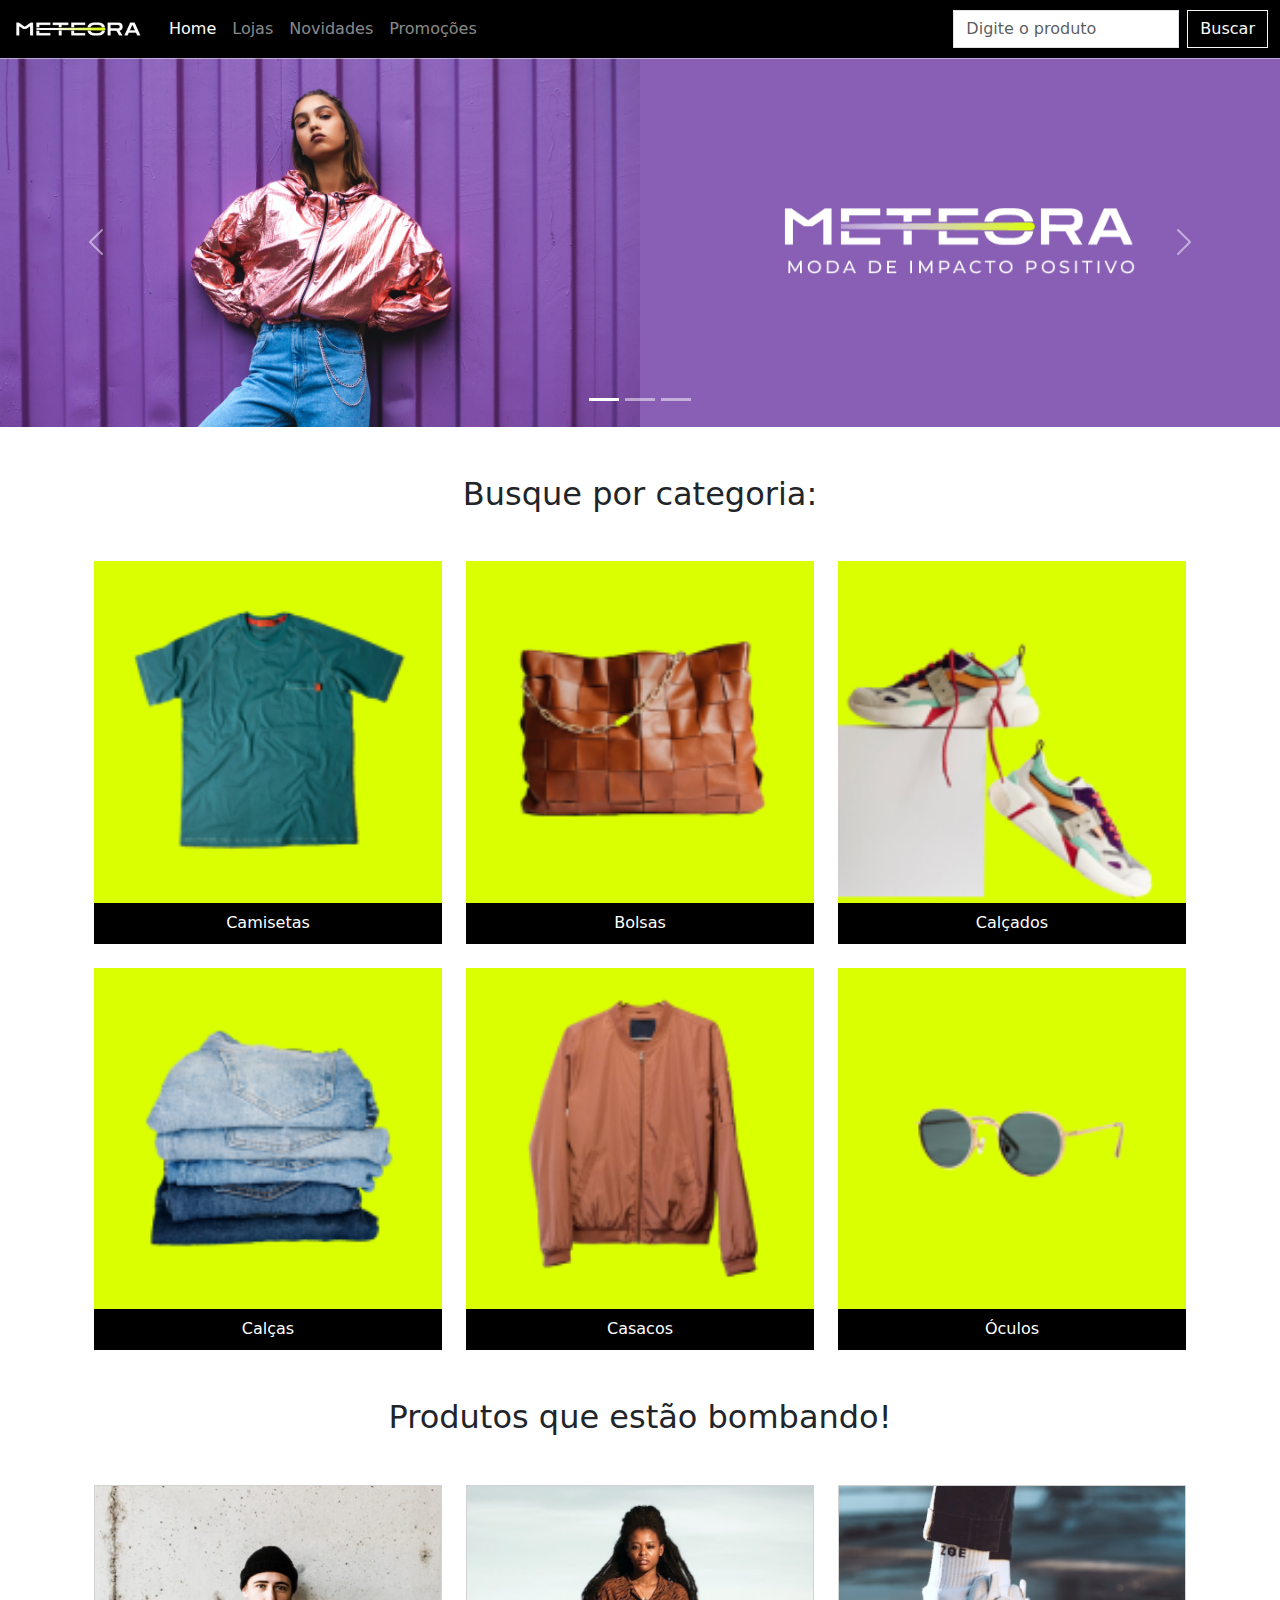
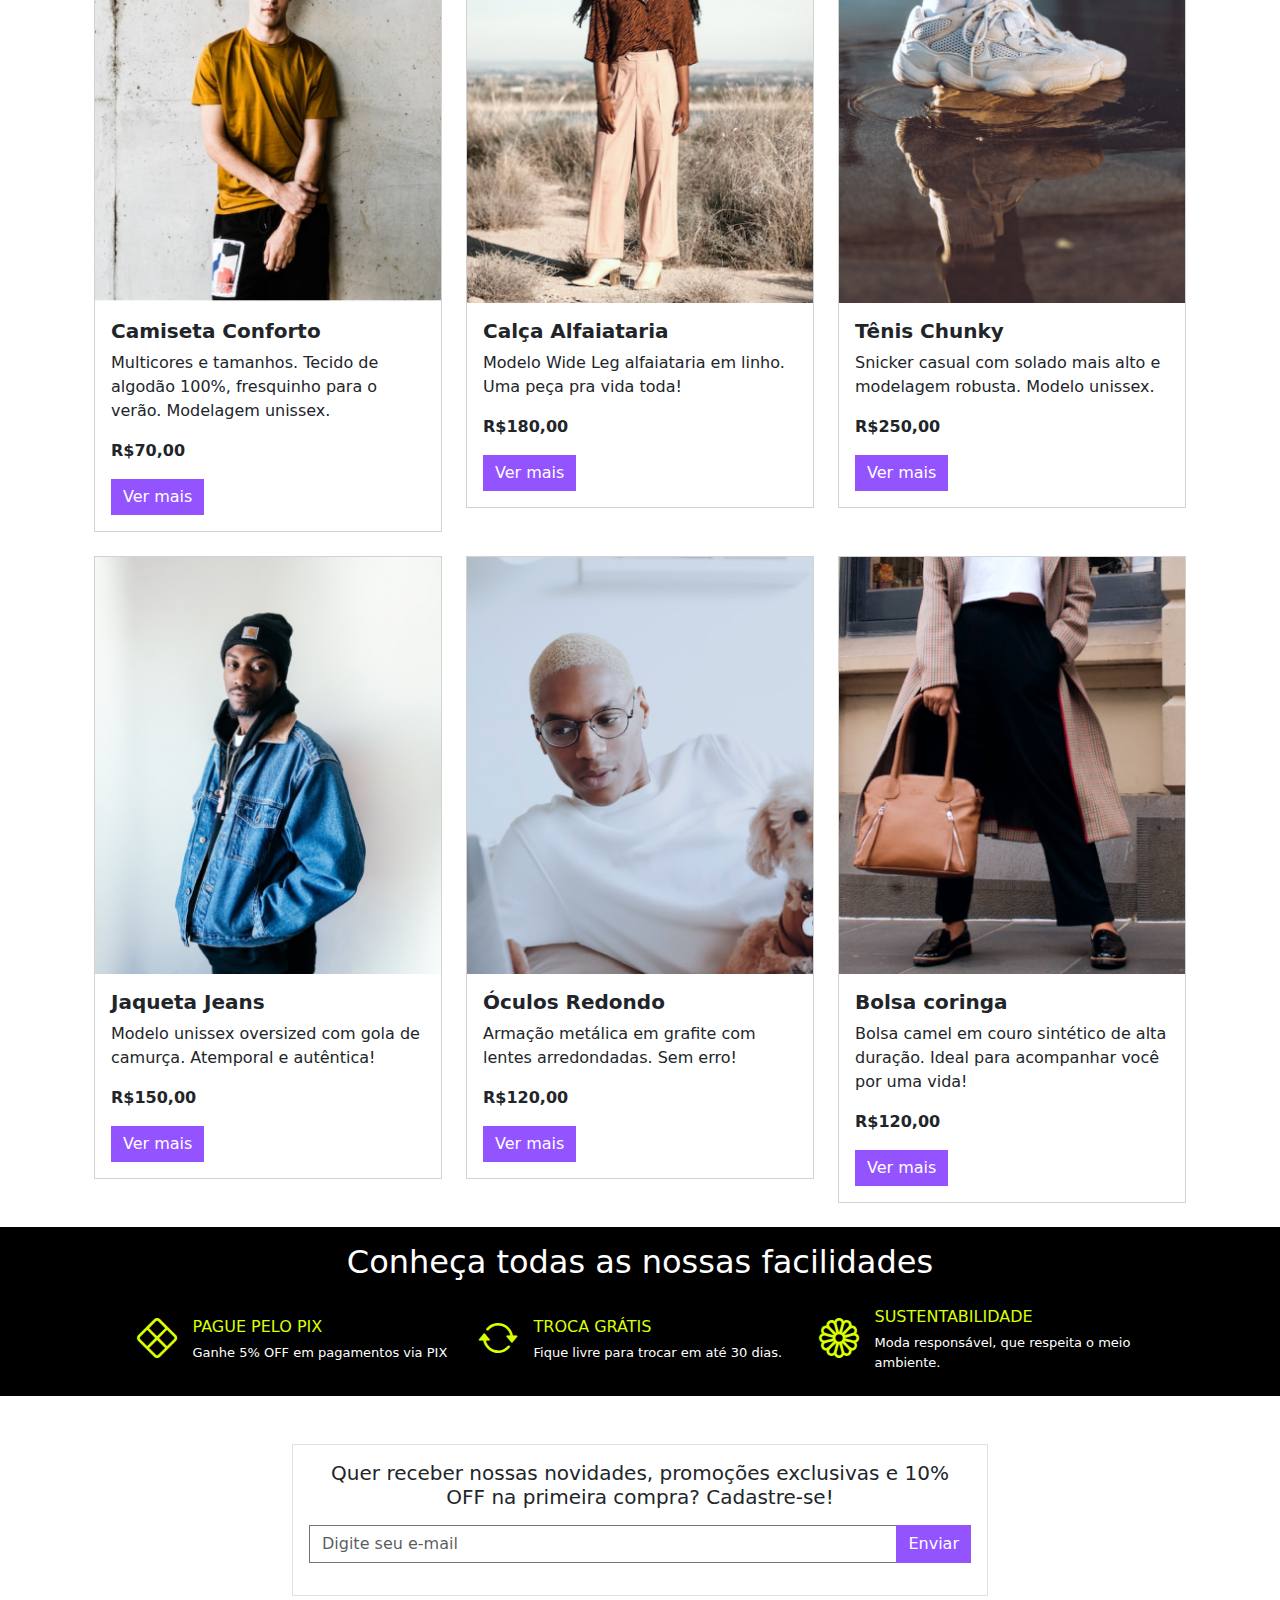
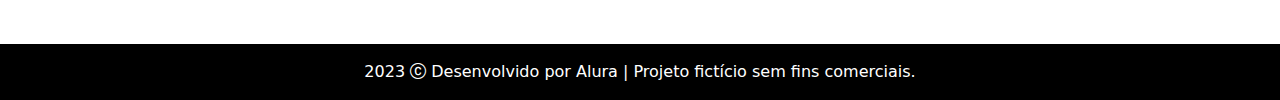
==== commit a7d86107: "projeto - final" ====
--- a/landing__page-responsiva/index.html
+++ b/landing__page-responsiva/index.html
@@ -38,7 +38,7 @@
           </li>
         </ul>
         <form class="d-flex" role="search">
-          <input class="form-control me-2 rounded-0" type="search" placeholder="Digite o produto" aria-label="Search" />
+          <input class="form-control me-2 rounded-0" type="search" placeholder="Digite o produto" aria-label="Pesquisar" />
           <button class="btn btn-outline-light rounded-0" type="submit">
             Buscar
           </button>
@@ -93,11 +93,11 @@
     </div>
     <button class="carousel-control-prev" type="button" data-bs-target="#carouselExampleCaptions" data-bs-slide="prev">
       <span class="carousel-control-prev-icon" aria-hidden="true"></span>
-      <span class="visually-hidden">Previous</span>
+      <span class="visually-hidden">Anterior</span>
     </button>
     <button class="carousel-control-next" type="button" data-bs-target="#carouselExampleCaptions" data-bs-slide="next">
       <span class="carousel-control-next-icon" aria-hidden="true"></span>
-      <span class="visually-hidden">Next</span>
+      <span class="visually-hidden">Próximo</span>
     </button>
   </div>
 
@@ -175,16 +175,16 @@
 
   <div class="container row mx-auto">
     <div class="col-12 col-md-6 col-xl-4 pb-4">      
-        <div class="card rounded-0 border-0">
-          <img class="d-md-none d-block" src="./assets/Mobile/produtos/camiseta.png" alt="Homem com camiseta de cor mostarda.">
-          <img class="d-none d-md-block d-xl-none" src="./assets/Tablet/produtos/camiseta.png" alt="Homem com camiseta de cor mostarda.">
-          <img class="d-none d-md-none d-xl-block" src="./assets/Desktop/produtos/camiseta.png" alt="Homem com camiseta de cor mostarda.">
-        <div class="card-body">
-          <h5 class="card-title">Camiseta Conforto</h5>
+        <div class="card rounded-0 ">
+          <img class="d-md-none d-block" src="./assets/Mobile/produtos/camiseta.png" alt="Homem com camiseta de cor marrom.">
+          <img class="d-none d-md-block d-xl-none" src="./assets/Tablet/produtos/camiseta.png" alt="Homem com camiseta de cor marrom.">
+          <img class="d-none d-md-none d-xl-block" src="./assets/Desktop/produtos/camiseta.png" alt="Homem com camiseta de cor marrom.">
+        <div class="card-body">
+          <h5 class="card-title fw-bold">Camiseta Conforto</h5>
           <p class="card-text">
             Multicores e tamanhos. Tecido de algodão 100%, fresquinho para o verão. Modelagem unissex.
           </p>
-          <p>R$70,00</p>
+          <p class="fw-bold">R$70,00</p>
           <a href="#" class="btn btn-primary botao-lilas rounded-0 border-0">Ver mais</a>
         </div>
       </div>
@@ -192,80 +192,80 @@
 
 
     <div class="col-12 col-md-6 col-xl-4 pb-4">  
-      <div class="card rounded-0 border-0">
+      <div class="card rounded-0">
         <img class="d-md-none d-block" src="./assets/Mobile/produtos/calca.png" alt="Mulher com calça de alfaiataria bege.">
         <img class="d-none d-md-block d-xl-none" src="./assets/Tablet/produtos/calca.png" alt="Mulher com calça de alfaiataria bege.">
         <img class="d-none d-md-none d-xl-block" src="./assets/Desktop/produtos/calca.png" alt="Mulher com calça de alfaiataria bege.">
         <div class="card-body">
-          <h5 class="card-title">Calça Alfaiataria</h5>
+          <h5 class="card-title fw-bold">Calça Alfaiataria</h5>
           <p class="card-text">
             Modelo Wide Leg alfaiataria em linho. Uma peça pra vida toda!
           </p>
-          <p>R$180,00</p>
+          <p class="fw-bold">R$180,00</p>
           <a href="#" class="btn btn-primary botao-lilas rounded-0 border-0">Ver mais</a>
         </div>
       </div>
     </div>
 
     <div class="col-12 col-md-6 col-xl-4 pb-4">
-      <div class="card rounded-0 border-0">
+      <div class="card rounded-0">
         <img class="d-md-none d-block" src="./assets/Mobile/produtos/tenis.png" alt="Tênis branco.">
         <img class="d-none d-md-block d-xl-none" src="./assets/Tablet/produtos/tenis.png" alt="Tênis branco.">
         <img class="d-none d-md-none d-xl-block" src="./assets/Desktop/produtos/tenis.png" alt="Tênis branco.">
         <div class="card-body">
-          <h5 class="card-title">Tênis Chunky</h5>
+          <h5 class="card-title fw-bold">Tênis Chunky</h5>
           <p class="card-text">
             Snicker casual com solado mais alto e modelagem robusta. Modelo unissex.
           </p>
-          <p>R$250,00</p>
+          <p class="fw-bold">R$250,00</p>
           <a href="#" class="btn btn-primary botao-lilas rounded-0 border-0">Ver mais</a>
         </div>
       </div>
     </div>
 
     <div class="col-12 col-md-6 col-xl-4 pb-4">
-      <div class="card rounded-0 border-0">
+      <div class="card rounded-0">
         <img class="d-md-none d-block" src="./assets/Mobile/produtos/jaqueta-jeans.png" alt="Homem com uma jaqueta jeans.">
         <img class="d-none d-md-block d-xl-none" src="./assets/Tablet/produtos/jaqueta-jeans.png" alt="Homem com uma jaqueta jeans.">
         <img class="d-none d-md-none d-xl-block" src="./assets/Desktop/produtos/jaqueta-jeans.png" alt="Homem com uma jaqueta jeans.">
         <div class="card-body">
-          <h5 class="card-title">Jaqueta Jeans</h5>
+          <h5 class="card-title fw-bold">Jaqueta Jeans</h5>
           <p class="card-text">
             Modelo unissex oversized com gola de camurça. Atemporal e autêntica!
           </p>
-          <p>R$150,00</p>
+          <p class="fw-bold">R$150,00</p>
           <a href="#" class="btn btn-primary botao-lilas rounded-0 border-0">Ver mais</a>
         </div>
       </div>
     </div>
 
     <div class="col-12 col-md-6 col-xl-4 pb-4">
-      <div class="card rounded-0 border-0">
+      <div class="card rounded-0">
         <img class="d-md-none d-block" src="./assets/Mobile/produtos/oculos.png" alt="Homem com um óculos de grau.">
         <img class="d-none d-md-block d-xl-none" src="./assets/Tablet/produtos/oculos.png" alt="Homem com um óculos de grau.">
         <img class="d-none d-md-none d-xl-block" src="./assets/Desktop/produtos/oculos.png" alt="Homem com um óculos de grau.">
         <div class="card-body">
-          <h5 class="card-title">Óculos Redondo</h5>
+          <h5 class="card-title fw-bold">Óculos Redondo</h5>
           <p class="card-text">
             Armação metálica em grafite com lentes arredondadas. Sem erro!
           </p>
-          <p>R$120,00</p>
+          <p class="fw-bold">R$120,00</p>
           <a href="#" class="btn btn-primary botao-lilas rounded-0 border-0">Ver mais</a>
         </div>
       </div>
     </div>
 
     <div class="col-12 col-md-6 col-xl-4 pb-4">
-      <div class="card rounded-0 border-0">
+      <div class="card rounded-0">
         <img class="d-md-none d-block" src="./assets/Mobile/produtos/bolsa.png" alt="Mulher segurando uma bolsa bege com detalhes em prata.">
         <img class="d-none d-md-block d-xl-none" src="./assets/Tablet/produtos/bolsa.png" alt="Mulher segurando uma bolsa bege com detalhes em prata.">
         <img class="d-none d-md-none d-xl-block" src="./assets/Desktop/produtos/bolsa.png" alt="Mulher segurando uma bolsa bege com detalhes em prata.">
         <div class="card-body">
-          <h5 class="card-title">Bolsa coringa</h5>
+          <h5 class="card-title fw-bold">Bolsa coringa</h5>
           <p class="card-text">
             Bolsa camel em couro sintético de alta duração. Ideal para acompanhar você por uma vida!
           </p>
-          <p>R$120,00</p>
+          <p class="fw-bold">R$120,00</p>
           <a href="#" class="btn btn-primary botao-lilas rounded-0 border-0">Ver mais</a>
         </div>
       </div>
